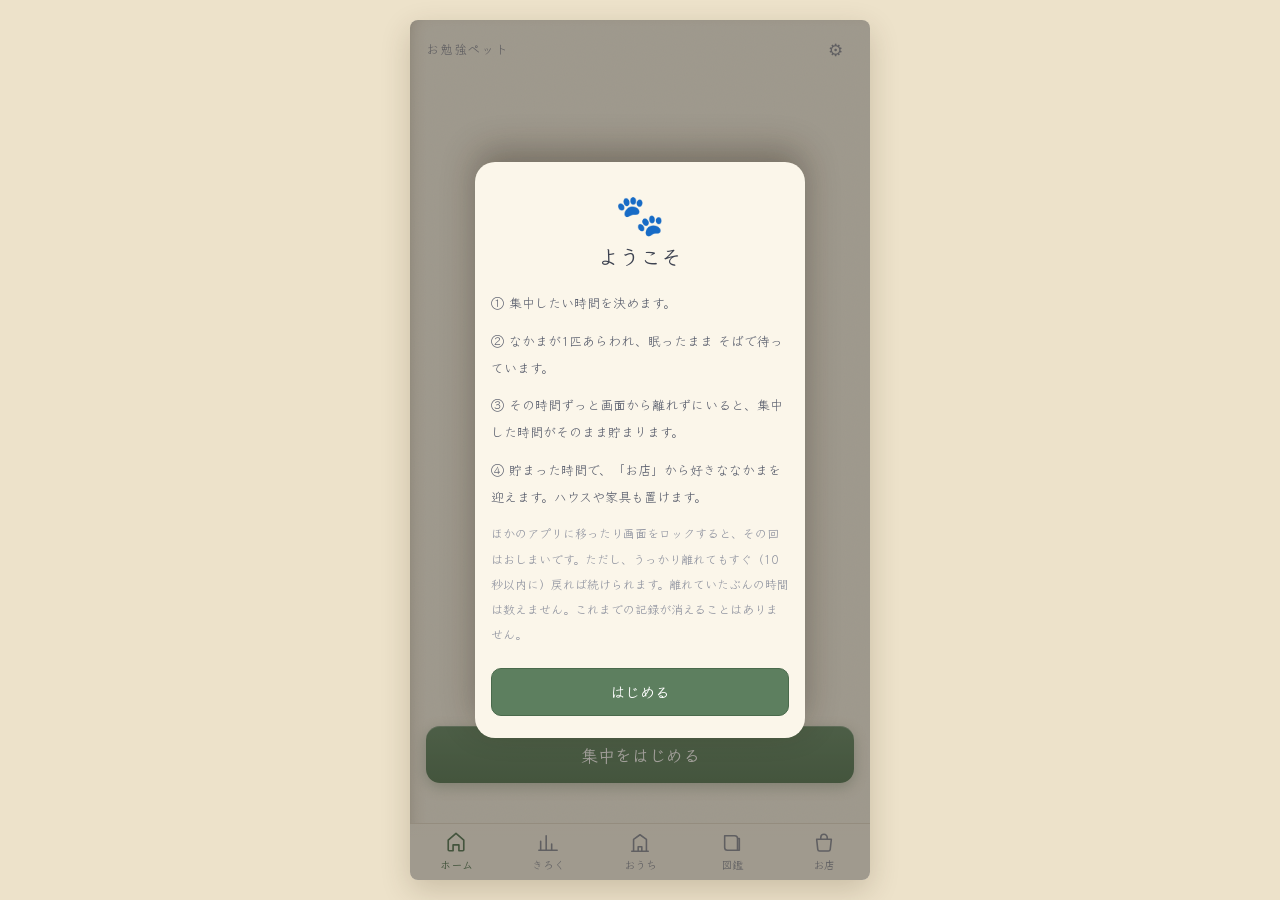
==== index.html @ 459b59aa "キャットタワーに下から登り、てっぺんと穴の2か所で休むようにした これまでは、なかまがタワーの上へ斜めに滑っていっていた。登ったようには見えず、 空を横切って現れるだけだった。  ■ 登りかた ・まず" ====
<!doctype html>
<html lang="ja">
<head>
<meta charset="utf-8">
<meta name="viewport" content="width=device-width, initial-scale=1, viewport-fit=cover">
<title>お勉強ペット</title>
<meta name="description" content="決めた時間だけ集中する。やりきると、なかまがおうちに増えていく。">
<link rel="manifest" href="manifest.webmanifest?v=2">
<link rel="apple-touch-icon" href="apple-touch-icon.png?v=2">
<!-- iPhoneでホーム画面に追加するときの名前。manifestのshort_nameより優先され、
     HTMLはネット優先で配るので、名前を変えたときすぐ反映される -->
<meta name="apple-mobile-web-app-title" content="お勉強ペット">
<meta name="apple-mobile-web-app-capable" content="yes">
<meta name="apple-mobile-web-app-status-bar-style" content="black-translucent">
<meta name="theme-color" content="#fbf6ea">
<style>
  @import url('fonts/fonts.css');
  @font-face { font-family: 'system-fallback'; src: local(''); }

  :root {
    /* 紙 */
    --paper:    #fbf6ea;
    --paper-2:  #f5eddb;
    --paper-3:  #ede2ca;
    --edge:     rgba(122, 102, 62, 0.16);
    --edge-2:   rgba(122, 102, 62, 0.30);
    /* 墨 */
    --ink:      #3d4250;
    --ink-2:    #575c6b;
    --ink-3:    #8d919e;
    --ink-4:    rgba(122, 126, 140, 0.45);
    /* 色 */
    --accent:   #5d7f5f;
    --accent-d: #4a6a4c;
    --accent-l: #86a878;
    --gold:     #a8822f;
    --warm:     #bd6f5f;
    /* 家具の輪郭。太い濃い線でかたちを立たせる */
    --line:     #3f342c;
    /* 文字寸 */
    --t-xs: 11px; --t-sm: 12px; --t-md: 13px; --t-base: 15px;
    --t-lg: 17px; --t-xl: 21px; --t-num: 44px;
    /* 余白 */
    --s1: 4px; --s2: 8px; --s3: 12px; --s4: 16px; --s5: 22px; --s6: 30px; --s7: 40px;
    /* 角 */
    --r-sm: 10px; --r-md: 14px; --r-lg: 20px; --r-full: 999px;
    /* 影 */
    --sh-1: 0 1px 2px rgba(80, 62, 30, 0.06);
    --sh-2: 0 3px 10px rgba(80, 62, 30, 0.10);
    --sh-3: 0 10px 30px rgba(60, 46, 20, 0.20);
    --ease: cubic-bezier(0.22, 0.61, 0.36, 1);
  }

  * { box-sizing: border-box; -webkit-tap-highlight-color: transparent; }
  html, body { height: 100%; overflow: hidden; }
  /* iOSは入力欄にフォーカスすると、キーボードを避けるためページごとスクロールする。
     閉じても位置が戻らず画面が固まったように見えるので、body自体を固定して
     そもそもスクロールできないようにする */
  body {
    position: fixed;
    inset: 0;
    margin: 0;
    font-family: 'Klee One', 'system-fallback', sans-serif;
    background: var(--paper-3);
    color: var(--ink-2);
    display: flex;
    align-items: center;
    justify-content: center;
    -webkit-user-select: none;
    user-select: none;
    line-height: 1.6;
  }
  button { font-family: inherit; line-height: inherit; }

  /* ============ 本体の枠（紙） ============ */
  .book { position: relative; width: min(100vw, 460px); height: min(100vh, 860px); }
  @supports (height: 100dvh) {
    /* dvh は今まさに見えている高さ。キーボードが出ても はみ出さない */
    .book { height: min(100dvh, 860px); }
  }
  .paper {
    position: absolute; inset: 0;
    background-color: var(--paper);
    background-image:
      url("data:image/svg+xml;utf8,%3Csvg xmlns='http://www.w3.org/2000/svg' width='120' height='120'%3E%3Cfilter id='n'%3E%3CfeTurbulence type='fractalNoise' baseFrequency='0.9' numOctaves='2'/%3E%3CfeColorMatrix values='0 0 0 0 0.42 0 0 0 0 0.38 0 0 0 0 0.32 0 0 0 0.045 0'/%3E%3C/filter%3E%3Crect width='120' height='120' filter='url(%23n)'/%3E%3C/svg%3E");
    box-shadow: inset 10px 0 20px -16px rgba(90, 70, 40, 0.45), var(--sh-3);
    overflow: hidden;
    display: flex;
    flex-direction: column;
  }
  @media (min-width: 480px) { .paper { border-radius: 8px; } }

  /* ============ 上部バー ============ */
  .app-head {
    flex: none;
    display: flex; align-items: center; justify-content: space-between;
    padding: calc(10px + env(safe-area-inset-top, 0px)) var(--s4) 6px;
  }
  .app-head .brand { font-size: var(--t-md); color: var(--ink-3); letter-spacing: 0.06em; }
  .icon-btn {
    width: 38px; height: 38px;
    display: grid; place-items: center;
    font-size: var(--t-lg);
    color: var(--ink-3);
    background: transparent;
    border: none;
    border-radius: var(--r-full);
    cursor: pointer;
    transition: background 0.15s var(--ease), color 0.15s var(--ease);
  }
  .icon-btn:active { background: var(--paper-3); color: var(--ink-2); }

  /* ============ ビュー切替 ============ */
  /* z-index:0 で重なりの土台をつくる。こうしないと、部屋のなかまに付けた
     大きなz-index（奥行きを出すために座標から決めている）がシートより前に出てしまう */
  .views { flex: 1; position: relative; min-height: 0; z-index: 0; }
  .view {
    position: absolute; inset: 0;
    overflow-y: auto;
    -webkit-overflow-scrolling: touch;
    padding: 0 var(--s4) var(--s7);   /* 最後の要素が下タブに隠れないだけの余白 */
    display: none;
  }
  .view.on { display: block; }
  .view.center { display: none; }
  .view.center.on { display: flex; flex-direction: column; }
  /* 部屋が残りの高さいっぱいに広がる画面。ふつうの端末ではスクロールしない。
     ただし横向きなど画面が低いときは、部屋を潰さず最低限の高さを保ち、
     スクロールで下まで届くようにする（届かないほうが困る） */
  .view.fill { display: none; }
  .view.fill.on { display: flex; flex-direction: column; }
  .view.fill { overflow-y: auto; padding-bottom: var(--s3); }
  .view.fill .room-scene { min-height: 300px; }

  .view-title { margin: var(--s2) 0 var(--s4); font-size: var(--t-xl); color: var(--ink); font-weight: 600; }
  .view-sub { margin: -12px 0 var(--s4); font-size: var(--t-sm); color: var(--ink-3); }

  /* ============ 下部タブ ============ */
  .tabbar {
    flex: none;
    display: flex;
    border-top: 1px solid var(--edge);
    background: linear-gradient(to top, var(--paper) 70%, rgba(251, 246, 234, 0.86));
    padding-bottom: env(safe-area-inset-bottom, 0px);
    backdrop-filter: blur(6px);
  }
  .tab {
    flex: 1;
    display: flex; flex-direction: column; align-items: center; gap: 2px;
    padding: 8px 2px 6px;
    min-height: 52px;
    font-size: var(--t-xs);
    color: var(--ink-3);
    background: none; border: none;
    cursor: pointer;
    transition: color 0.18s var(--ease);
  }
  .tab svg { width: 22px; height: 22px; stroke: currentColor; fill: none; stroke-width: 1.7; stroke-linecap: round; stroke-linejoin: round; transition: transform 0.22s var(--ease); }
  .tab.on { color: var(--accent); font-weight: 600; }
  .tab.on svg { transform: translateY(-1px) scale(1.06); }
  .tab:active svg { transform: scale(0.9); }

  /* ============ ホーム ============ */
  .home-hero {
    flex: 1;
    display: flex; flex-direction: column;
    align-items: center; justify-content: center;
    gap: var(--s6);
    /* 画面が高いときに上下へ間延びしすぎないよう、余白の上限を決めておく */
    padding: clamp(var(--s4), 6vh, 56px) 0;
    min-height: 0;
  }
  .dial-pet svg { animation: petBob 3.4s ease-in-out infinite; }
  .dial { position: relative; width: min(70vw, 262px); aspect-ratio: 1; flex: none; }
  .dial svg { width: 100%; height: 100%; transform: rotate(-90deg); display: block; }
  .dial .track { fill: none; stroke: var(--paper-3); stroke-width: 13; }
  .dial .fill {
    fill: none; stroke: url(#dialGrad); stroke-width: 13; stroke-linecap: round;
    transition: stroke-dashoffset 0.8s var(--ease);
  }
  .dial-inner {
    position: absolute; inset: 0;
    display: flex; flex-direction: column; align-items: center; justify-content: center; gap: 2px;
  }
  .dial-pet { width: 68px; height: 84px; }
  .dial-pet svg { width: 100%; height: 100%; transform: none; filter: drop-shadow(0 3px 4px rgba(60, 45, 25, 0.18)); }
  .dial-pet.empty {
    display: grid; place-items: center;
    font-size: 30px; color: var(--ink-4);
  }
  .dial-num { font-size: 32px; font-weight: 700; color: var(--ink); font-variant-numeric: tabular-nums; line-height: 1.1; }
  .dial-num small { font-size: var(--t-md); font-weight: 400; color: var(--ink-3); margin-left: 2px; }
  .dial-cap { font-size: var(--t-xs); color: var(--ink-3); letter-spacing: 0.08em; }

  .week { display: flex; gap: 6px; width: 100%; max-width: 300px; flex: none; }
  .week-day { flex: 1; display: flex; flex-direction: column; align-items: center; gap: 5px; }
  .week-day .wd-label { font-size: 10px; color: var(--ink-3); }
  .week-day .wd-dot {
    width: 100%; max-width: 30px; aspect-ratio: 1;
    border-radius: var(--r-full);
    background: var(--paper-3);
    border: 1px solid var(--edge);
    display: grid; place-items: center;
    font-size: 9px; color: transparent;
    transition: background 0.3s var(--ease);
  }
  .week-day.done .wd-dot { background: var(--accent-l); border-color: var(--accent); }
  .week-day.full .wd-dot { background: var(--accent); border-color: var(--accent-d); }
  .week-day.today .wd-label { color: var(--ink); font-weight: 700; }
  .week-day.today .wd-dot { box-shadow: 0 0 0 2px var(--paper), 0 0 0 3.5px var(--edge-2); }

  .streak { font-size: var(--t-md); color: var(--ink-2); text-align: center; flex: none; min-height: 1.6em; }
  .streak b { color: var(--gold); font-size: var(--t-lg); }

  .home-foot { flex: none; padding-top: var(--s2); }

  /* ============ ボタン ============ */
  .btn-primary {
    display: block; width: 100%;
    padding: 15px;
    font-size: var(--t-lg); font-weight: 600;
    color: #fff;
    background: linear-gradient(180deg, #6d9070, var(--accent));
    border: none; border-radius: var(--r-md);
    box-shadow: 0 4px 14px rgba(80, 110, 80, 0.32), inset 0 1px 0 rgba(255, 255, 255, 0.22);
    cursor: pointer;
    transition: transform 0.12s var(--ease), box-shadow 0.12s var(--ease);
  }
  .btn-primary:active { transform: translateY(2px); box-shadow: 0 2px 6px rgba(80, 110, 80, 0.3); }
  .btn-quiet {
    padding: 11px var(--s4);
    font-size: var(--t-base);
    color: var(--ink-2);
    background: var(--paper-2);
    border: 1px solid var(--edge);
    border-radius: var(--r-sm);
    cursor: pointer;
    transition: background 0.15s var(--ease);
  }
  .btn-quiet:active { background: var(--paper-3); }
  .btn-danger { color: var(--warm); }

  /* ============ シート（下から出るモーダル） ============ */
  .modal {
    position: absolute; inset: 0; z-index: 30;
    display: flex; align-items: flex-end;
    background: rgba(34, 27, 15, 0);
    visibility: hidden;
    transition: background 0.26s var(--ease), visibility 0s linear 0.26s;
  }
  .modal.show { visibility: visible; background: rgba(34, 27, 15, 0.42); transition-delay: 0s; }
  .sheet {
    width: 100%; max-height: 86%;
    overflow-y: auto;
    background: var(--paper);
    border-radius: var(--r-lg) var(--r-lg) 0 0;
    padding: var(--s5) var(--s4) calc(var(--s5) + env(safe-area-inset-bottom, 0px));
    box-shadow: 0 -12px 34px rgba(30, 22, 10, 0.32);
    transform: translateY(102%);
    transition: transform 0.3s var(--ease);
  }
  .modal.show .sheet { transform: translateY(0); }
  .sheet::before {
    content: ''; display: block; width: 38px; height: 4px; margin: -8px auto var(--s4);
    background: var(--edge-2); border-radius: var(--r-full);
  }
  .sheet h2 { margin: 0 0 var(--s1); font-size: var(--t-xl); color: var(--ink); font-weight: 600; }
  .sheet .sub { margin: 0 0 var(--s4); font-size: var(--t-sm); color: var(--ink-3); line-height: 1.7; }
  .sheet-btns { display: flex; gap: var(--s2); align-items: center; margin-top: var(--s5); }
  .sheet-btns .spacer { flex: 1; }
  .sheet-btns .primary {
    background: var(--accent); border-color: var(--accent-d); color: #fff; font-weight: 600;
  }

  /* 中央に出るカード型モーダル */
  .modal.mid { align-items: center; justify-content: center; padding: var(--s4); }
  .modal.mid .sheet {
    width: min(88%, 330px); max-height: 84%;
    border-radius: var(--r-lg);
    text-align: center;
    transform: scale(0.9); opacity: 0;
    transition: transform 0.28s var(--ease), opacity 0.2s var(--ease);
  }
  .modal.mid.show .sheet { transform: scale(1); opacity: 1; }
  .modal.mid .sheet::before { display: none; }

  /* ============ チップ群 ============ */
  .chips { display: flex; gap: var(--s2); flex-wrap: wrap; }
  .chips button {
    flex: 1 1 auto; min-width: 66px;
    padding: 13px 6px;
    font-size: var(--t-base);
    color: var(--ink-2);
    background: var(--paper-2);
    border: 1.5px solid var(--edge);
    border-radius: var(--r-sm);
    cursor: pointer;
    transition: all 0.16s var(--ease);
  }
  .chips button.active {
    background: var(--accent); border-color: var(--accent-d); color: #fff; font-weight: 600;
    box-shadow: 0 2px 8px rgba(80, 110, 80, 0.28);
  }
  .chips.grid2 { display: grid; grid-template-columns: 1fr 1fr; }
  .field-row { display: flex; align-items: center; gap: var(--s2); margin-top: var(--s3); }
  .field-row input {
    width: 84px; padding: 11px;
    font-family: inherit; font-size: var(--t-lg); text-align: center;
    color: var(--ink-2);
    background: var(--paper-2);
    border: 1.5px solid var(--edge); border-radius: var(--r-sm);
  }
  .field-row input::placeholder { color: var(--ink-4); font-size: var(--t-md); }
  .field-row span { font-size: var(--t-md); color: var(--ink-3); }
  .text-input {
    width: 100%; padding: 13px;
    font-family: inherit; font-size: var(--t-lg);
    color: var(--ink-2);
    background: var(--paper-2);
    border: 1.5px solid var(--edge); border-radius: var(--r-sm);
  }
  .label { font-size: var(--t-sm); color: var(--ink-3); margin: var(--s4) 0 var(--s2); }

  /* ---- なかまの札（タップしたときのシート）---- */
  .name-head { display: flex; align-items: center; gap: var(--s3); margin-bottom: var(--s3); }
  .name-pet { width: 64px; height: 73px; flex: none; }
  .name-pet svg { width: 100%; height: 100%; display: block; filter: drop-shadow(0 1px 2px rgba(60, 45, 25, 0.3)); }
  .name-head-txt { min-width: 0; }
  .name-facts {
    background: var(--paper-2);
    border: 1px solid var(--edge);
    border-radius: var(--r-sm);
    padding: var(--s3);
    font-size: var(--t-md);
    line-height: 1.9;
    color: var(--ink-2);
  }
  .name-facts .nf-row { display: flex; justify-content: space-between; gap: var(--s3); }
  .name-facts .nf-key { color: var(--ink-3); flex: none; }
  .name-facts .nf-val { text-align: right; }
  /* 改名はめったにしないので、小さく控えめに置く */
  .name-edit {
    display: block; margin: var(--s3) auto 0;
    padding: 7px 14px;
    font-size: var(--t-sm);
    color: var(--ink-3);
    background: none;
    border: 1px solid var(--edge);
    border-radius: var(--r-full);
    cursor: pointer;
  }
  .name-edit:active { background: var(--paper-3); }
  #nameEditBox { margin-top: var(--s3); }

  /* ============ 知らせ ============ */
  .toast {
    position: fixed; left: 50%; z-index: 90;
    top: calc(12px + env(safe-area-inset-top, 0px));
    padding: 9px 18px;
    font-size: var(--t-md);
    color: var(--paper);
    background: rgba(56, 46, 28, 0.92);
    border-radius: var(--r-full);
    box-shadow: var(--sh-2);
    opacity: 0; pointer-events: none;
    transform: translate(-50%, -12px);
    transition: opacity 0.25s var(--ease), transform 0.25s var(--ease);
  }
  .toast.show { opacity: 1; transform: translate(-50%, 0); }

  .empty-state {
    padding: var(--s7) var(--s5);
    text-align: center;
    font-size: var(--t-md);
    line-height: 2.1;
    color: var(--ink-3);
  }
  .empty-state .es-icon { font-size: 34px; opacity: 0.4; display: block; margin-bottom: var(--s3); }

  @media (prefers-reduced-motion: reduce) {
    * { animation-duration: 0.001s !important; transition-duration: 0.001s !important; }
  }
  /* ============ 集中中の全画面 ============ */
  .session {
    position: fixed; inset: 0; z-index: 50;
    display: none;
    flex-direction: column; align-items: center; justify-content: center;
    padding: calc(env(safe-area-inset-top, 0px) + var(--s5)) var(--s5) calc(env(safe-area-inset-bottom, 0px) + var(--s5));
    background: var(--sess-bg, linear-gradient(180deg, #2f3b46, #46505a));
    transition: background 2.4s linear;
    color: #fff;
  }
  .session.show { display: flex; }
  .sess-ring { position: relative; width: min(74vw, 290px); aspect-ratio: 1; }
  .sess-ring svg.ring { width: 100%; height: 100%; transform: rotate(-90deg); display: block; }
  .sess-ring .track { fill: none; stroke: rgba(255, 255, 255, 0.16); stroke-width: 6; }
  .sess-ring .fill {
    fill: none; stroke: rgba(255, 255, 255, 0.9); stroke-width: 6; stroke-linecap: round;
    transition: stroke-dashoffset 1s linear;
  }
  .sess-pet {
    position: absolute; inset: 0;
    display: grid; place-items: center;
  }
  .sess-pet svg { width: 48%; height: 48%; filter: drop-shadow(0 6px 10px rgba(0, 0, 0, 0.3)); }
  .sess-time {
    margin-top: var(--s5);
    font-size: var(--t-num); font-weight: 700;
    font-variant-numeric: tabular-nums;
    letter-spacing: 0.02em;
    text-shadow: 0 2px 8px rgba(0, 0, 0, 0.2);
  }
  .sess-label { font-size: var(--t-md); opacity: 0.72; margin-top: -2px; }
  .sess-note {
    margin-top: var(--s6);
    font-size: var(--t-sm); opacity: 0.6;
    text-align: center; line-height: 1.9; max-width: 250px;
  }
  .sess-give-up {
    margin-top: var(--s5);
    padding: 12px 26px;
    font-size: var(--t-md);
    color: rgba(255, 255, 255, 0.72);
    background: rgba(255, 255, 255, 0.1);
    border: 1px solid rgba(255, 255, 255, 0.2);
    border-radius: var(--r-full);
    cursor: pointer;
  }
  .sess-give-up:active { background: rgba(255, 255, 255, 0.18); }
  /* なでたときに ふわっと浮かぶハート */
  .sess-heart {
    position: absolute; z-index: 2;
    font-size: 20px; pointer-events: none;
    animation: heartFloat 1.5s ease-out forwards;
  }
  @keyframes heartFloat {
    0%   { transform: translate(-50%, 0) scale(0.5); opacity: 0; }
    22%  { transform: translate(-50%, -14px) scale(1.1); opacity: 1; }
    100% { transform: translate(-50%, -74px) scale(0.85); opacity: 0; }
  }
  .sess-pet { cursor: pointer; }
  .sess-pet.pat svg { animation: petPat 0.5s ease-out; }
  @keyframes petPat {
    0%, 100% { transform: scale(1) rotate(0); }
    30%      { transform: scale(1.06) rotate(-3deg); }
    65%      { transform: scale(0.98) rotate(3deg); }
  }
  /* 途中の出来事や節目を、静かに1行で知らせる */
  .sess-caption {
    margin-top: var(--s5);
    min-height: 3.2em;
    font-size: var(--t-md);
    text-align: center; line-height: 1.9; max-width: 260px;
    opacity: 0.55;
    transition: opacity 0.9s var(--ease);
  }
  .sess-caption.fade { opacity: 0; }
  .sess-caption b { display: block; font-weight: 600; opacity: 0.95; }
  .sess-pats {
    margin-top: 2px; font-size: var(--t-xs); opacity: 0.4;
    min-height: 1.4em;
  }
  /* 音の入切。画面を離れずに触れるものが1つあると、間がもつ */
  .sess-sound {
    position: absolute; z-index: 3;
    top: calc(env(safe-area-inset-top, 0px) + 12px);
    right: 14px;
    width: 42px; height: 42px;
    display: grid; place-items: center;
    font-size: 17px;
    color: rgba(255, 255, 255, 0.75);
    background: rgba(255, 255, 255, 0.1);
    border: 1px solid rgba(255, 255, 255, 0.2);
    border-radius: var(--r-full);
    cursor: pointer;
  }
  .sess-sound:active { background: rgba(255, 255, 255, 0.2); }
  .sess-sound.on { color: #fff; background: rgba(255, 255, 255, 0.22); }

  .sess-warn {
    position: absolute; left: 50%; transform: translateX(-50%);
    top: calc(env(safe-area-inset-top, 0px) + 16px);
    padding: 9px 18px;
    font-size: var(--t-md);
    color: #fff;
    background: rgba(189, 111, 95, 0.94);
    border-radius: var(--r-full);
    opacity: 0; transition: opacity 0.3s var(--ease);
    pointer-events: none;
  }
  .sess-warn.show { opacity: 1; }

  /* ============ きろく ============ */
  .stat-row { display: grid; grid-template-columns: repeat(3, 1fr); gap: var(--s2); }
  .stat {
    background: var(--paper-2);
    border: 1px solid var(--edge);
    border-radius: var(--r-md);
    padding: var(--s3) var(--s2);
    text-align: center;
  }
  .stat .st-label { font-size: 10px; color: var(--ink-3); letter-spacing: 0.06em; }
  .stat .st-value { font-size: var(--t-xl); font-weight: 700; color: var(--ink); font-variant-numeric: tabular-nums; line-height: 1.3; }
  .stat .st-value small { font-size: var(--t-sm); font-weight: 400; color: var(--ink-3); }

  .card {
    background: var(--paper-2);
    border: 1px solid var(--edge);
    border-radius: var(--r-md);
    padding: var(--s4);
    margin-top: var(--s3);
  }
  .card h3 { margin: 0 0 var(--s3); font-size: var(--t-md); color: var(--ink-3); font-weight: 400; letter-spacing: 0.06em; }

  .bars { display: flex; align-items: flex-end; gap: 6px; height: 116px; }
  .bar-col { flex: 1; display: flex; flex-direction: column; align-items: center; justify-content: flex-end; height: 100%; gap: 5px; }
  .bar-col .bc-min { font-size: 9px; color: var(--ink-3); font-variant-numeric: tabular-nums; min-height: 1.2em; }
  .bar-col .bc-bar {
    width: 100%; max-width: 26px;
    border-radius: 5px 5px 2px 2px;
    background: linear-gradient(180deg, var(--accent-l), var(--accent));
    min-height: 3px;
    transition: height 0.6s var(--ease);
  }
  .bar-col .bc-bar.zero { background: var(--paper-3); border: 1px solid var(--edge); }
  .bar-col .bc-day { font-size: 10px; color: var(--ink-3); }
  .bar-col.today .bc-day { color: var(--ink); font-weight: 700; }

  .log-list { display: flex; flex-direction: column; gap: 2px; }
  .log-row {
    display: flex; align-items: center; gap: var(--s3);
    padding: 8px 2px;
    border-bottom: 1px solid var(--edge);
  }
  .log-row:last-child { border-bottom: none; }
  .log-row .lr-pet { width: 33px; height: 37px; flex: none; }
  .log-row .lr-pet svg { width: 100%; height: 100%; filter: drop-shadow(0 1px 1.5px rgba(60, 45, 25, 0.3)); }
  .log-row .lr-main { flex: 1; min-width: 0; }
  .log-row .lr-name { font-size: var(--t-md); color: var(--ink); font-weight: 600; }
  .log-row .lr-meta { font-size: var(--t-xs); color: var(--ink-3); }
  .log-row .lr-min { font-size: var(--t-sm); color: var(--gold); font-variant-numeric: tabular-nums; flex: none; }

  /* ============ 図鑑・家具のカード ============ */
  .grid {
    display: grid;
    grid-template-columns: repeat(auto-fill, minmax(96px, 1fr));
    gap: var(--s2);
  }
  .g-card {
    background: var(--paper-2);
    border: 1px solid var(--edge);
    border-radius: var(--r-md);
    padding: var(--s3) var(--s1) var(--s2);
    text-align: center;
    display: flex; flex-direction: column; align-items: center; gap: 2px;
  }
  /* 白っぽい毛色（三毛猫・ペルシャなど）は紙の地に溶けてしまうので、うすい影で輪郭を出す */
  .g-card svg { width: 59px; height: 66px; filter: drop-shadow(0 1px 1.5px rgba(60, 45, 25, 0.34)); }
  .g-card.locked svg { filter: grayscale(1) brightness(0.86); opacity: 0.42; }
  /* 毛色をえらぶシートでは、まだ迎えていない子も本当の色で見せる（見比べて選ぶ場所なので） */
  #colorGrid .g-card.locked svg { filter: drop-shadow(0 1px 1.5px rgba(60, 45, 25, 0.34)); opacity: 0.92; }
  #colorGrid .g-card.locked .gc-name { color: var(--ink-2); }
  .g-card .gc-name { font-size: 10px; color: var(--ink-3); line-height: 1.35; min-height: 2.4em; padding: 0 2px; }
  .g-card.owned .gc-name { color: var(--ink); font-weight: 600; }
  .g-card .gc-mark { font-size: 10px; color: var(--accent); margin-top: auto; padding-top: 4px; }
  .g-card .gc-buy {
    width: calc(100% - 8px); margin-top: auto;
    padding: 7px 2px;
    font-size: 10px; color: #fff;
    background: var(--gold);
    border: none; border-radius: var(--r-sm);
    cursor: pointer;
  }
  .g-card .gc-buy:disabled { background: var(--paper-3); color: var(--ink-4); border: 1px solid var(--edge); }

  /* 図鑑の区切り見出し。ひと並びのなかで「品種」と「雑種の毛色」の境目を示す */
  .grid-head {
    grid-column: 1 / -1;
    display: flex; align-items: center; gap: var(--s2);
    margin: var(--s3) 0 2px;
    font-size: var(--t-sm); color: var(--ink-3); letter-spacing: 0.08em;
  }
  .grid-head:first-child { margin-top: 0; }
  /* 犬や鳥が増えても迷わないよう、まず種類でひとくくりにする */
  .species-head {
    font-size: 15px; color: var(--ink-1); margin: 22px 0 2px;
    padding-bottom: 6px; border-bottom: 1.5px solid var(--edge);
  }
  .species-head:first-child { margin-top: 0; }
  .species-head::after { display: none; }
  .species-head + .grid-head { margin-top: 10px; }
  .grid-head::after {
    content: ''; flex: 1; height: 1px; background: var(--edge);
  }
  .grid-head b { font-weight: 400; color: var(--ink-4); letter-spacing: 0; }

  /* 貯まった時間の帯 */
  .wallet {
    display: flex; align-items: center; justify-content: space-between;
    padding: 10px var(--s3);
    margin-bottom: var(--s3);
    background: var(--paper-2);
    border: 1px solid var(--edge);
    border-radius: var(--r-sm);
    font-size: var(--t-sm); color: var(--ink-3);
  }
  .wallet b { font-size: var(--t-lg); color: var(--gold); }

  /* ============ おうち（部屋） ============ */
  .room-tabs { display: flex; gap: var(--s1); margin-bottom: var(--s3); }
  .room-tabs button {
    flex: 1; min-width: 0;
    padding: 9px 1px;
    font-size: var(--t-xs);   /* 5部屋あるので、狭い端末でも「リビング」が省略されない字寸にする */
    white-space: nowrap; overflow: hidden; text-overflow: ellipsis;
    color: var(--ink-3);
    background: transparent;
    border: none; border-bottom: 2px solid transparent;
    cursor: pointer;
    transition: color 0.16s var(--ease), border-color 0.16s var(--ease);
  }
  .room-tabs button.active { color: var(--ink); font-weight: 600; border-bottom-color: var(--accent); }

  /* ハウスは部屋のなかに置くものになったので、棚ではなく重ねる層として扱う */
  .room-houses { position: absolute; inset: 0; }

  /* 部屋は残りの高さいっぱい。中身は絶対配置なので、min-height:0 で縮めるようにしておく */
  .room-scene { position: relative; overflow: hidden; border-radius: var(--r-md); box-shadow: var(--sh-1); flex: 1; min-height: 0; }
  /* ハウスは棚のカードではなく、部屋のなかに置いてあるものとして描く */
  .room-house-obj { position: absolute; cursor: pointer; text-align: center; }
  .room-house-obj .rh-art { width: 100%; margin: 0 auto; }
  .room-house-obj .rh-art svg { width: 100%; height: 100%; display: block; filter: drop-shadow(0 2px 3px rgba(60, 45, 25, 0.3)); }
  .room-house-obj .rh-cap {
    font-size: 9px; height: 12px; color: #5d4a2e; font-weight: 700;
    text-shadow: 0 1px 0 rgba(255, 255, 255, 0.65); line-height: 1.2;
    /* 1匹ぶんのハウスは幅が46pxしかなく、名前が2行に折れて絵から離れてしまう。
       はみ出させてでも1行に収める（真ん中ぞろえなので左右へ均等に出る） */
    white-space: nowrap;
  }
  .room-house-obj:active { transform: translateY(1px); }
  /* 部屋は1点透視の箱として描く。奥の壁・左右の壁・床の4面があると、
     置いたものが「床の上に立っている」ことが目で分かる。
     --wall-h（床が始まる高さ）と --bi（奥の壁が左右にせまくなる幅）はJSが入れる */
  .room-scene { --wall-h: 190px; --bi: 0px; }
  .room-wall, .room-side, .room-floor-bg { position: absolute; inset: 0; }
  .room-wall {
    background: var(--wall-bg);
    clip-path: polygon(var(--bi) 0, calc(100% - var(--bi)) 0,
                       calc(100% - var(--bi)) var(--wall-h), var(--bi) var(--wall-h));
  }
  /* 左右の壁。奥へ向かってすぼまる面なので、明るさを変えて奥の壁と見分ける */
  .room-side { background: var(--wall-bg); }
  .room-side.left {
    filter: brightness(0.945);
    clip-path: polygon(0 0, var(--bi) 0, var(--bi) var(--wall-h), 0 100%);
  }
  .room-side.right {
    filter: brightness(0.88);
    clip-path: polygon(100% 0, calc(100% - var(--bi)) 0,
                       calc(100% - var(--bi)) var(--wall-h), 100% 100%);
  }
  .room-floor-bg {
    background: var(--floor-bg);
    clip-path: polygon(var(--bi) var(--wall-h), calc(100% - var(--bi)) var(--wall-h),
                       100% 100%, 0 100%);
  }
  /* 床板。奥の一点へ集まる線をJSが引く。これがいちばん奥ゆきを感じさせる */
  .room-floor-lines { position: absolute; inset: 0; pointer-events: none; }
  .room-floor-lines svg { width: 100%; height: 100%; display: block; }
  /* 幅木。壁と床のつなぎ目にこれがあると、部屋が箱として立って見える */
  .room-baseboard {
    position: absolute; left: 0; right: 0; top: calc(var(--wall-h) - 9px); height: 9px;
    pointer-events: none; background: rgba(63, 52, 44, 0.17);
    border-bottom: 1.5px solid rgba(63, 52, 44, 0.3);
    clip-path: polygon(var(--bi) 0, calc(100% - var(--bi)) 0, calc(100% - var(--bi)) 100%, var(--bi) 100%);
  }
  /* 壁と床の境目に影を落として、床が奥へ続いて見えるようにする */
  .room-floor-shade {
    position: absolute; left: 0; right: 0; top: var(--wall-h); height: 46px;
    pointer-events: none;
    background: linear-gradient(180deg, rgba(60, 45, 25, 0.16), rgba(60, 45, 25, 0));
    clip-path: polygon(var(--bi) 0, calc(100% - var(--bi)) 0, 100% 100%, 0 100%);
  }
  .room-scene {
    --wall-bg: linear-gradient(180deg, #e9e0c8, #ddd0ae);
    --floor-bg: linear-gradient(180deg, #c4a06d, #cfae7d);
  }
  .room-scene.room-kitchen { --wall-bg: linear-gradient(180deg, #dce8e6, #c9dbd6); --floor-bg: linear-gradient(180deg, #c3d0cc, #d2dcd9); }
  .room-scene.room-bedroom { --wall-bg: linear-gradient(180deg, #e6dce8, #d8c9dd); --floor-bg: linear-gradient(180deg, #cdbad1, #dbcbde); }
  .room-scene.room-genkan { --wall-bg: linear-gradient(180deg, #e2ded2, #cfc7b4); --floor-bg: linear-gradient(180deg, #bdb59d, #cbc4ae); }

  /* 庭は屋外なので、壁と床ではなく空と芝生にする。空の色は窓の外と同じ変数を使う。
     囲まれた部屋ではないので、左右の壁・床板・境目の影は出さない */
  .room-scene.room-garden .room-side,
  .room-scene.room-garden .room-floor-lines,
  .room-scene.room-garden .room-baseboard,
  .room-scene.room-garden .room-floor-shade { display: none; }
  .room-scene.room-garden .room-wall {
    background: linear-gradient(180deg, var(--sky-top, #a9d6ea), var(--sky-bot, #dfeed8));
    transition: background 2s linear;
  }
  .room-scene.room-garden .room-floor-bg {
    background:
      repeating-linear-gradient(96deg, rgba(255, 255, 255, 0.07) 0 3px, transparent 3px 9px),
      repeating-linear-gradient(90deg, #8fbb6d 0, #8fbb6d 26px, #86b365 26px, #86b365 52px);
    filter: brightness(var(--land-lit, 1));
    transition: filter 2s linear;
  }
  .room-scene.room-garden .room-cloud,
  .room-scene.room-garden .room-hedge,
  .room-scene.room-garden .room-tree,
  .room-scene.room-garden .room-fence,
  .room-scene.room-garden .room-flowerbed,
  .room-scene.room-garden .room-pond {
    filter: brightness(var(--land-lit, 1));
    transition: filter 2s linear;
  }
  /* 庭の星。夜だけ見える */
  .room-garden-sky { position: absolute; top: 0; left: 0; right: 0; height: 190px; pointer-events: none; }

  /* 家具はぜんぶ自分で買って置くものにした。ここに残っているのは
     部屋そのもの（窓・ドア）と、庭の草木・空・芝生 */
  .room-window, .room-door, .room-rug,
  .room-sun, .room-cloud, .room-hedge, .room-fence,
  .room-tree, .room-flowerbed, .room-pond, .room-garden-sky { display: none; }
  .room-scene.room-garden .room-garden-sky,
  .room-scene.room-garden .room-sun,
  .room-scene.room-garden .room-cloud,
  .room-scene.room-garden .room-hedge,
  .room-scene.room-garden .room-fence,
  .room-scene.room-garden .room-tree,
  .room-scene.room-garden .room-flowerbed,
  .room-scene.room-garden .room-rug,
  .room-scene.room-garden .room-pond { display: block; }
  /* 窓は玄関と庭をのぞく部屋に出る。玄関は窓ではなくドア */
  .room-scene.room-living .room-window,
  .room-scene.room-kitchen .room-window,
  .room-scene.room-bedroom .room-window { display: block; }
  .room-scene.room-genkan .room-door { display: block; }

  /* ---- 窓の外（今の時刻に合わせた空）----
     空の色・太陽や月の位置は、JSが #roomScene に置く変数から受け取る。
     同じ変数を玄関のドアのガラスと、庭の空でも使う */
  .room-window {
    /* 窓は壁の上のほうに掛ける。壁の高さに合わせて大きさも変えないと、
       画面の低い端末で壁からはみ出して上が切れてしまう */
    position: absolute; top: calc(var(--wall-h) * 0.1); width: 80px; height: 94px;
    transform-origin: 50% 0; transform: scale(var(--wall-k, 1));
    border: 4px solid #f3ece0; border-radius: 5px;
    box-shadow: 0 2px 8px rgba(60, 45, 25, 0.2), inset 0 0 0 1px rgba(120, 100, 60, 0.18);
    overflow: hidden;
    background: #26324e;
  }
  /* 部屋ごとに家具とぶつからない場所へ置く */
  .room-scene.room-living .room-window { right: calc(var(--bi) + 18px); }
  .room-scene.room-kitchen .room-window { left: 50%; margin-left: -40px; }
  .room-scene.room-bedroom .room-window { left: 50%; margin-left: -40px; }

  .rw-sky {
    position: absolute; inset: 0;
    background: linear-gradient(180deg, var(--sky-top, #26324e), var(--sky-bot, #7fb8dd));
    transition: background 2s linear;
  }
  .rw-stars { position: absolute; inset: 0; opacity: var(--star-op, 0); transition: opacity 2s linear; }
  .rw-stars i {
    position: absolute; width: 2px; height: 2px; border-radius: 50%;
    background: #fff; box-shadow: 0 0 3px rgba(255, 255, 255, 0.9);
  }
  .rw-stars i:nth-child(1) { left: 16%; top: 14%; }
  .rw-stars i:nth-child(2) { left: 62%; top: 9%; }
  .rw-stars i:nth-child(3) { left: 38%; top: 26%; }
  .rw-stars i:nth-child(4) { left: 80%; top: 20%; width: 1.5px; height: 1.5px; }
  .rw-stars i:nth-child(5) { left: 25%; top: 40%; width: 1.5px; height: 1.5px; }
  .rw-stars i:nth-child(6) { left: 70%; top: 36%; }
  /* 太陽か月。時刻にあわせて弧を描くように動く */
  .rw-orb {
    position: absolute; width: 17px; height: 17px; border-radius: 50%;
    left: var(--orb-x, 50%); top: var(--orb-y, 30%);
    transform: translate(-50%, -50%);
    background: var(--orb-bg, #f7dd8a);
    box-shadow: 0 0 12px 3px var(--orb-glow, rgba(247, 221, 138, 0.6));
    transition: left 2s linear, top 2s linear, background 2s linear, box-shadow 2s linear;
  }
  /* 遠くの丘 */
  .rw-hill {
    position: absolute; left: -12%; right: -12%; bottom: -14px; height: 34px;
    background: radial-gradient(ellipse at 30% 100%, #4e7a52 0 60%, transparent 61%),
      radial-gradient(ellipse at 72% 100%, #436d48 0 55%, transparent 56%);
    filter: brightness(var(--land-lit, 1));
    transition: filter 2s linear;
  }
  /* 桟 */
  .rw-bars::before, .rw-bars::after { content: ''; position: absolute; background: rgba(243, 236, 224, 0.92); }
  .rw-bars::before { left: 50%; top: 0; bottom: 0; width: 3px; transform: translateX(-50%); }
  .rw-bars::after { top: 46%; left: 0; right: 0; height: 3px; }

  /* ---- 玄関のドア ---- */
  .room-door {
    /* ドアは床まで届いているのがあたりまえ。下端を床の線にそろえたうえで、
       壁の高さに合わせて縮める（縮む中心を下端にすると、床に着いたまま小さくなる） */
    position: absolute; left: 50%; margin-left: -46px;
    top: calc(var(--wall-h) - 161px);
    width: 92px; height: 152px;
    transform-origin: 50% 100%; transform: scale(var(--wall-k, 1));
    background: linear-gradient(100deg, #b58a5c, #a37a4e 55%, #96703f);
    border: 3px solid #7d5c38; border-radius: 4px 4px 2px 2px;
    box-shadow: 0 4px 10px rgba(60, 45, 25, 0.28), inset 0 0 0 6px rgba(255, 255, 255, 0.06);
  }
  /* ドアの上半分にはめたガラス。ここにも外の空が映る */
  .rd-pane {
    position: absolute; left: 14px; right: 14px; top: 14px; height: 58px;
    border: 3px solid #d8bb94; border-radius: 3px;
    overflow: hidden;
    background: #26324e;
  }
  .rd-pane .rw-orb { width: 12px; height: 12px; }
  .rd-knob {
    position: absolute; right: 11px; top: 50%; width: 10px; height: 10px;
    margin-top: -5px; border-radius: 50%;
    background: radial-gradient(circle at 35% 35%, #f3e3b0, #c9a24e);
    box-shadow: 0 1px 2px rgba(50, 35, 15, 0.5);
  }
  /* 下半分の彫り込み */
  .room-door::after {
    content: ''; position: absolute; left: 16px; right: 16px; top: 86px; bottom: 16px;
    border: 2px solid rgba(90, 66, 38, 0.5); border-radius: 3px;
  }
  /* ---- 庭 ---- */
  /* 庭の太陽（夜は月）。窓の外と同じ時刻から位置を決める。
     ただし庭の空は高さ190pxの帯なので、窓の%とは別に px でもらう */
  .room-sun {
    position: absolute; width: 38px; height: 38px;
    left: var(--orb-x, 76%); top: var(--orb-y-sky, 40px);
    transform: translate(-50%, -50%);
    background: var(--orb-bg, #f7dd8a); border-radius: 50%;
    box-shadow: 0 0 0 9px var(--orb-glow, rgba(247, 221, 138, 0.28)), 0 0 26px var(--orb-glow, rgba(247, 221, 138, 0.7));
    transition: left 2s linear, top 2s linear, background 2s linear, box-shadow 2s linear;
  }
  .room-cloud {
    position: absolute; height: 15px; border-radius: 999px;
    background: rgba(255, 255, 255, 0.85);
    animation: cloudDrift 46s linear infinite;
  }
  .room-cloud::before, .room-cloud::after {
    content: ''; position: absolute; bottom: 2px;
    background: rgba(255, 255, 255, 0.85); border-radius: 50%;
  }
  .room-cloud.c1 { top: 40px; left: 18px; width: 52px; animation-duration: 54s; }
  .room-cloud.c1::before { left: 9px; width: 20px; height: 20px; }
  .room-cloud.c1::after { left: 26px; width: 15px; height: 15px; }
  .room-cloud.c2 { top: 80px; left: 96px; width: 40px; animation-duration: 72s; animation-delay: -18s; opacity: 0.75; }
  .room-cloud.c2::before { left: 7px; width: 16px; height: 16px; }
  .room-cloud.c2::after { left: 21px; width: 12px; height: 12px; }
  /* 端で急に切れると雲に見えないので、出入りぎわは薄くする */
  @keyframes cloudDrift {
    0%   { transform: translateX(-70px); opacity: 0; }
    12%  { opacity: 0.85; }
    88%  { opacity: 0.85; }
    100% { transform: translateX(300px); opacity: 0; }
  }
  /* 遠くの生垣。空と芝生の境目をやわらげる */
  .room-hedge {
    position: absolute; left: -6px; right: -6px; top: 150px; height: 42px;
    background: radial-gradient(circle at 10px 22px, #6f9e57 0 13px, transparent 14px) repeat-x 0 0 / 26px 42px,
      linear-gradient(180deg, #6f9e57, #5e8b49);
    border-radius: 0 0 4px 4px;
  }
  /* 白い柵 */
  .room-fence {
    position: absolute; left: 0; right: 0; top: 178px; height: 26px;
    background:
      repeating-linear-gradient(90deg, #f5f0e2 0 7px, transparent 7px 22px),
      linear-gradient(180deg, transparent 6px, #f5f0e2 6px, #f5f0e2 10px, transparent 10px),
      linear-gradient(180deg, transparent 17px, #f5f0e2 17px, #f5f0e2 21px, transparent 21px);
    filter: drop-shadow(0 2px 2px rgba(60, 70, 40, 0.2));
  }
  /* 木。幹の上に葉のかたまりを3つ重ねる */
  .room-tree { position: absolute; right: 16px; top: 96px; width: 92px; height: 108px; }
  .room-tree::before {
    content: ''; position: absolute; bottom: 0; left: 41px; width: 12px; height: 46px;
    background: linear-gradient(90deg, #8a6a48, #a3805a); border-radius: 3px;
  }
  .room-tree::after {
    content: ''; position: absolute; top: 0; left: 16px; width: 62px; height: 62px;
    background: #6ea45f; border-radius: 50%;
    box-shadow: -14px 20px 0 -8px #7fb16c, 16px 22px 0 -6px #5f9450, 0 2px 6px rgba(50, 70, 40, 0.2);
  }
  /* 花壇。柵のすぐ下、なかまが歩く広場より上に置く */
  .room-flowerbed { position: absolute; left: 10px; top: 200px; width: 96px; height: 24px; }
  .room-flowerbed::before {
    content: ''; position: absolute; bottom: 0; left: 0; right: 0; height: 11px;
    background: #9a7550; border-radius: 6px; box-shadow: 0 2px 3px rgba(50, 60, 30, 0.18);
  }
  .room-flowerbed::after {
    content: ''; position: absolute; bottom: 7px; left: 7px; width: 8px; height: 8px;
    background: #e07a94; border-radius: 50%;
    box-shadow: 18px -3px 0 #f0c05a, 36px 1px 0 #d96f8c, 54px -4px 0 #e8b6d2, 72px 0 0 #f0c05a;
  }
  /* 池 */
  .room-pond {
    position: absolute; right: 14px; top: 198px; width: 78px; height: 32px;
    background: radial-gradient(ellipse at 40% 35%, #a8d8e6 0%, #7bbdd4 60%, #63a7c1 100%);
    border-radius: 50%;
    box-shadow: 0 0 0 3px #c7b48a, inset 0 3px 6px rgba(255, 255, 255, 0.45);
  }
  .room-pond::before, .room-pond::after {
    content: ''; position: absolute; border-radius: 50%;
    border: 1.5px solid rgba(255, 255, 255, 0.5);
  }
  .room-pond::before { left: 20px; top: 8px; width: 20px; height: 8px; }
  .room-pond::after { left: 44px; top: 18px; width: 12px; height: 6px; }

  /* 部屋の敷物はお店で買うラグにしたので、ここに残っているのは庭の芝生だけ。
     刈りそろえた広場で、なかまが遊ぶ場所の目印になる */
  .room-rug {
    position: absolute; left: 50%; top: 210px; bottom: 12px; transform: translateX(-50%);
    width: 92%; border-radius: 50%;
    background: radial-gradient(ellipse at center, #a2cb7d 0%, #a2cb7d 64%, #94c06e 65%, #94c06e 100%);
    box-shadow: 0 2px 5px rgba(50, 70, 40, 0.1);
  }

  /* 家具となかまは同じ面に置き、下にいるものほど手前に重ねる（奥行きを出すため） */
  .room-furniture { position: absolute; inset: 0; }
  .room-furn { position: absolute; cursor: pointer; }
  .room-furn svg { width: 100%; height: 100%; display: block; filter: drop-shadow(0 2px 3px rgba(60, 45, 25, 0.28)); }
  /* 指でつまんで動かせるようにする。touch-action を切らないと、
     引っぱったときにページのほうがスクロールしてしまう */
  .room-furn, .room-house-obj { touch-action: none; }
  .room-furn:active { transform: translateY(1px); }
  .room-furn.dragging, .room-house-obj.dragging {
    transition: none; opacity: 0.92; transform: none;
    filter: drop-shadow(0 8px 12px rgba(60, 45, 25, 0.42));
  }
  .room-pets { position: absolute; inset: 0; }
  /* 歩く速さは1匹ずつ違うので、移動にかかる時間は --walk-ms で個別に渡す */
  .room-pet {
    position: absolute; text-align: center; cursor: pointer; width: 58px;
    /* 奥へ行くほど小さく見せる。縮める中心は足もと（そこが床に着いている点）。
       上下左右の移動と同じ速さで大きさも変えないと、歩きながら伸び縮みして見える */
    transform-origin: 50% 57px;
    transition: left var(--walk-ms, 1200ms) linear, top var(--walk-ms, 1200ms) linear,
                transform var(--walk-ms, 1200ms) linear, opacity 0.2s linear;
  }
  .room-pet .rp-fig {
    display: block; width: 57px; height: 57px; margin: 0 auto;
    animation: petBreathe 2.6s ease-in-out infinite;
    animation-delay: var(--pet-delay, 0s);
  }
  /* 進む向きに体を向ける。左へ行くときだけ左右反転する */
  .room-pet.flip .rp-fig { transform: scaleX(-1); }
  /* 歩いているあいだは、呼吸よりも速く上下にはずむ */
  .room-pet.walking .rp-fig { animation: petStep 0.42s ease-in-out infinite; }
  .room-pet.flip.walking .rp-fig { animation: petStepFlip 0.42s ease-in-out infinite; }
  .room-pet:active .rp-fig { animation: none; transform: scale(0.94); }
  .room-pet.flip:active .rp-fig { transform: scaleX(-1) scale(0.94); }
  .room-pet svg { width: 100%; height: 100%; display: block; filter: drop-shadow(0 3px 3px rgba(60, 45, 25, 0.25)); }
  /* 箱のなかに入っているあいだは、名前が箱の絵にかぶるので出さない */
  .room-pet.nesting .pc-name, .room-pet.nesting .pc-breed { visibility: hidden; }
  .room-pet .pc-name { font-size: 10px; color: #6b4a20; font-weight: 700; text-shadow: 0 1px 0 rgba(255, 255, 255, 0.6); line-height: 1.2; }
  .room-pet .pc-breed { font-size: 8px; color: #7a6a4a; line-height: 1.2; }
  @keyframes petBreathe { 0%, 100% { transform: translateY(0) scaleY(1); } 50% { transform: translateY(-2px) scaleY(1.02); } }
  @keyframes petStep { 0%, 100% { transform: translateY(0) rotate(-2deg); } 50% { transform: translateY(-4px) rotate(2deg); } }
  @keyframes petStepFlip { 0%, 100% { transform: scaleX(-1) translateY(0) rotate(2deg); } 50% { transform: scaleX(-1) translateY(-4px) rotate(-2deg); } }
  /* つめとぎ中は体をのばして前後にこする */
  .room-pet.scratching .rp-fig { animation: petScratch 0.5s ease-in-out infinite; }
  @keyframes petScratch {
    0%, 100% { transform: translateY(-4px) scaleY(1.08) rotate(-3deg); }
    50%      { transform: translateY(-7px) scaleY(1.12) rotate(3deg); }
  }
  /* けんか中は小刻みに揺れる。取っ組み合いは描かず、もくもくで隠す */
  .room-pet.squabbling .rp-fig { animation: petSquabble 0.2s ease-in-out infinite; }
  .room-pet.flip.squabbling .rp-fig { animation: petSquabbleFlip 0.2s ease-in-out infinite; }
  @keyframes petSquabble {
    0%, 100% { transform: translateX(-2px) rotate(-5deg); }
    50%      { transform: translateX(2px) rotate(5deg); }
  }
  @keyframes petSquabbleFlip {
    0%, 100% { transform: scaleX(-1) translateX(-2px) rotate(5deg); }
    50%      { transform: scaleX(-1) translateX(2px) rotate(-5deg); }
  }
  /* 勝った子は胸を張ってはずむ */
  .room-pet.won .rp-fig { animation: petWin 0.5s ease-in-out 2; }
  .room-pet.flip.won .rp-fig { animation: petWinFlip 0.5s ease-in-out 2; }
  @keyframes petWin {
    0%, 100% { transform: translateY(0) scale(1); }
    40%      { transform: translateY(-9px) scale(1.06); }
  }
  @keyframes petWinFlip {
    0%, 100% { transform: scaleX(-1) translateY(0) scale(1); }
    40%      { transform: scaleX(-1) translateY(-9px) scale(1.06); }
  }
  /* 負けた子はしゅんと縮む */
  .room-pet.lost .rp-fig { animation: petLose 0.55s ease-out forwards; }
  .room-pet.flip.lost .rp-fig { animation: petLoseFlip 0.55s ease-out forwards; }
  @keyframes petLose { to { transform: translateY(4px) scale(0.9); } }
  @keyframes petLoseFlip { to { transform: scaleX(-1) translateY(4px) scale(0.9); } }
  /* 勝ち負けのしるし */
  .room-mark {
    position: absolute; pointer-events: none;
    font-size: 13px; font-weight: 700; color: #6b5334;
    text-shadow: 0 1px 0 rgba(255, 255, 255, 0.75);
    animation: markRise 1.8s ease-out forwards;
  }
  @keyframes markRise {
    0%   { transform: translateY(4px); opacity: 0; }
    20%  { transform: translateY(-2px); opacity: 1; }
    100% { transform: translateY(-22px); opacity: 0; }
  }
  /* けんかのもくもく */
  .room-puff { position: absolute; width: 64px; height: 50px; pointer-events: none; }
  .room-puff svg { width: 100%; height: 100%; display: block; animation: puffShake 0.26s ease-in-out infinite; }
  .room-puff.pop { animation: puffPop 0.32s var(--ease); }
  @keyframes puffPop { from { transform: scale(0.35); opacity: 0; } to { transform: scale(1); opacity: 1; } }
  @keyframes puffShake {
    0%, 100% { transform: rotate(-4deg) scale(1); }
    50%      { transform: rotate(4deg) scale(1.07); }
  }
  /* ごはん中はうつむいて上下する */
  .room-pet.eating .rp-fig { animation: petEat 0.72s ease-in-out infinite; }
  @keyframes petEat {
    0%, 100% { transform: translateY(0) rotate(0); }
    50%      { transform: translateY(4px) scaleY(0.94); }
  }
  .tail {
    transform-box: view-box; transform-origin: 38px 55px;   /* 枠に余白を足したぶん(+1,+1)ずらす */
    animation: tailSway 1.7s ease-in-out infinite;
    animation-delay: var(--pet-delay, 0s);
  }
  @keyframes tailSway { 0%, 100% { transform: rotate(-6deg); } 50% { transform: rotate(7deg); } }
  /* 家具を置くときだけ出るマス目。なかまより前（なかまは足もとの高さで最大500）*/
  .room-grid { position: absolute; inset: 0; z-index: 600; }
  /* マスは床の一区画。奥ほどせまい台形になるので、形はJSが切り抜きで与える */
  .rg-cell {
    position: absolute; margin: 0; padding: 0; -webkit-appearance: none; appearance: none;
    background: rgba(255, 255, 255, 0.26); border: 1.5px dashed rgba(63, 52, 44, 0.42);
    cursor: pointer;
  }
  .rg-cell:active { background: rgba(255, 255, 255, 0.5); }
  .rg-cell.taken { background: rgba(63, 52, 44, 0.14); border-style: solid; opacity: 0.5; cursor: default; }
  /* 指で動かしている最中のマス目。たたく対象ではないので、指の下を素通りさせる */
  .rg-cell.drag { pointer-events: none; background: rgba(255, 255, 255, 0.12); }
  /* いま指がのっているマス。ここに置けるなら緑、ふさがっていれば赤 */
  .rg-cell.drag.drop {
    background: rgba(122, 178, 100, 0.5); border: 2.5px solid #4e8a3a; opacity: 1;
  }
  .rg-cell.drag.drop.no {
    background: rgba(202, 116, 100, 0.42); border-color: #b0604e;
  }
  .place-bar {
    position: absolute; left: 8px; right: 8px; top: 8px; z-index: 601;
    display: flex; align-items: center; gap: 10px;
    padding: 9px 10px 9px 13px; border-radius: 12px;
    background: rgba(255, 253, 248, 0.96); border: 1px solid var(--edge);
    box-shadow: 0 4px 14px rgba(63, 52, 44, 0.16);
    font-size: 13px; color: var(--ink-1);
  }
  .place-bar[hidden] { display: none; }
  .place-bar span { flex: 1; min-width: 0; }
  .place-bar button {
    flex: none; -webkit-appearance: none; appearance: none; cursor: pointer;
    padding: 6px 12px; border-radius: 999px;
    border: 1px solid var(--edge); background: var(--paper-3); color: var(--ink-2); font-size: 13px;
  }
  .room-empty {
    position: absolute; top: 218px; left: 0; right: 0;
    margin: 0; padding: 0 var(--s5);
    text-align: center; font-size: var(--t-md); line-height: 2; color: #6b5a3a;
    text-shadow: 0 1px 0 rgba(255, 255, 255, 0.5);
  }

  /* ペットSVGの内部パーツ */
  .pet-body { transform-box: fill-box; transform-origin: bottom center; transition: transform 0.5s ease; }
  .pet-eyes, .pet-zzz, .pet-heart, .pet-sleep { transition: opacity 0.5s ease; }

  @media (prefers-reduced-motion: reduce) {
    /* 上の全体指定は時間を詰めるだけなので、くり返し動くものは個別に止める
       （詰めただけだと、雲のような無限アニメーションは逆に高速でちらつく） */
    /* 詳細度で負けると止まらないので、動きのつく組み合わせを明示して打ち消す */
    .room-pet, .room-pet .rp-fig, .tail, .room-cloud,
    .room-pet.walking .rp-fig, .room-pet.flip.walking .rp-fig,
    .room-pet.scratching .rp-fig, .room-pet.eating .rp-fig,
    .room-pet.squabbling .rp-fig, .room-pet.flip.squabbling .rp-fig,
    .room-puff, .room-puff.pop, .room-puff svg { animation: none; }
    .room-cloud { opacity: 0.85; }
  }
</style>
</head>
<body>
<div class="toast" id="toast"></div>

<div class="book">
  <div class="paper">

    <div class="app-head">
      <span class="brand">お勉強ペット</span>
      <button type="button" class="icon-btn" id="settingsBtn" aria-label="設定">⚙</button>
    </div>

    <div class="views">

      <!-- ============ ホーム ============ -->
      <div class="view center on" id="viewHome">
        <div class="home-hero">
          <div class="dial">
            <svg viewBox="0 0 200 200" aria-hidden="true">
              <defs>
                <linearGradient id="dialGrad" x1="0" y1="0" x2="1" y2="1">
                  <stop offset="0%" stop-color="#86a878"/>
                  <stop offset="100%" stop-color="#5d7f5f"/>
                </linearGradient>
              </defs>
              <circle class="track" cx="100" cy="100" r="86"/>
              <circle class="fill" id="dialFill" cx="100" cy="100" r="86"/>
            </svg>
            <div class="dial-inner">
              <div class="dial-pet" id="dialPet"></div>
              <div class="dial-num" id="dialNum">0<small>分</small></div>
              <div class="dial-cap" id="dialCap">きょうの集中</div>
            </div>
          </div>

          <div class="week" id="weekStrip"></div>
          <div class="streak" id="streakLine"></div>
        </div>
        <div class="home-foot">
          <button type="button" class="btn-primary" id="startBtn">集中をはじめる</button>
        </div>
      </div>

      <!-- ============ きろく ============ -->
      <div class="view" id="viewRecord">
        <h2 class="view-title">きろく</h2>
        <div class="stat-row">
          <div class="stat"><div class="st-label">きょう</div><div class="st-value" id="statToday">-</div></div>
          <div class="stat"><div class="st-label">この7日</div><div class="st-value" id="statWeek">-</div></div>
          <div class="stat"><div class="st-label">つづけて</div><div class="st-value" id="statStreak">-</div></div>
        </div>
        <div class="card">
          <h3>この7日間</h3>
          <div class="bars" id="barChart"></div>
        </div>
        <div class="card">
          <h3>ぜんぶで</h3>
          <div class="stat-row">
            <div class="stat" style="background:transparent;border:none;padding:0"><div class="st-label">集中した時間</div><div class="st-value" id="statTotal">-</div></div>
            <div class="stat" style="background:transparent;border:none;padding:0"><div class="st-label">なかま</div><div class="st-value" id="statPets">-</div></div>
            <div class="stat" style="background:transparent;border:none;padding:0"><div class="st-label">いちばん長く</div><div class="st-value" id="statBest">-</div></div>
          </div>
        </div>
        <div class="card">
          <h3>さいきんの集中</h3>
          <div class="log-list" id="logList"></div>
        </div>
      </div>

      <!-- ============ おうち ============ -->
      <div class="view fill" id="viewHouse">
        <div class="room-tabs" id="roomTabs">
          <button type="button" data-room="genkan">玄関</button>
          <button type="button" class="active" data-room="living">リビング</button>
          <button type="button" data-room="kitchen">キッチン</button>
          <button type="button" data-room="bedroom">寝室</button>
          <button type="button" data-room="garden">庭</button>
        </div>
        <div class="room-scene room-living" id="roomScene">
          <div class="room-wall"></div>
          <div class="room-side left"></div>
          <div class="room-side right"></div>
          <div class="room-window">
            <div class="rw-sky"></div>
            <div class="rw-stars"><i></i><i></i><i></i><i></i><i></i><i></i></div>
            <div class="rw-orb"></div>
            <div class="rw-hill"></div>
            <div class="rw-bars"></div>
          </div>
          <div class="room-door">
            <div class="rd-pane">
              <div class="rw-sky"></div>
              <div class="rw-stars"><i></i><i></i><i></i></div>
              <div class="rw-orb"></div>
            </div>
            <div class="rd-knob"></div>
          </div>
          <div class="room-garden-sky"><div class="rw-stars"><i></i><i></i><i></i><i></i><i></i><i></i></div></div>
          <div class="room-sun"></div>
          <div class="room-cloud c1"></div>
          <div class="room-cloud c2"></div>
          <div class="room-floor-bg"></div>
          <div class="room-floor-lines" id="roomFloorLines"></div>
          <div class="room-floor-shade"></div>
          <div class="room-baseboard"></div>
          <!-- 生垣・木・柵は地面をまたいで立つので、床より後ろに書いて隠れないようにする -->
          <div class="room-hedge"></div>
          <div class="room-tree"></div>
          <div class="room-fence"></div>
          <div class="room-rug" id="roomRug"></div>
          <!-- 花壇と池は芝生の上に置くものなので、床と広場より後ろに書いて重ねる -->
          <div class="room-flowerbed"></div>
          <div class="room-pond"></div>
          <div class="room-houses" id="roomHouses"></div>
          <div class="room-furniture" id="roomFurniture"></div>
          <div class="room-pets" id="roomPets"></div>
          <div class="room-empty" id="roomEmpty" style="display:none;"></div>
          <!-- 家具を置くときだけ出るマス目。なかまより前に出す必要があるので同じ部屋のなかに置く -->
          <div class="room-grid" id="roomGrid" hidden></div>
          <div class="place-bar" id="placeBar" hidden>
            <span id="placeBarText"></span>
            <button type="button" id="placeCancel">とりやめ</button>
          </div>
        </div>
      </div>

      <!-- ============ 図鑑 ============ -->
      <div class="view" id="viewRoster">
        <h2 class="view-title">図鑑</h2>
        <div class="wallet">集めたなかま<b id="walletRoster">-</b></div>
        <div class="grid" id="rosterGrid"></div>
      </div>

      <!-- ============ お店 ============ -->
      <div class="view" id="viewShop">
        <h2 class="view-title">お店</h2>
        <div class="wallet">貯まった時間<b id="walletShop">-</b></div>
        <div class="grid" id="shopGrid"></div>
      </div>

    </div>

    <nav class="tabbar" id="tabbar">
      <button type="button" class="tab on" data-view="home">
        <svg viewBox="0 0 24 24"><path d="M12 3l8 7v10a1 1 0 0 1-1 1h-4v-6H9v6H5a1 1 0 0 1-1-1V10z"/></svg>
        <span>ホーム</span>
      </button>
      <button type="button" class="tab" data-view="record">
        <svg viewBox="0 0 24 24"><path d="M4 20V10M10 20V4M16 20v-7M22 20H2"/></svg>
        <span>きろく</span>
      </button>
      <button type="button" class="tab" data-view="house">
        <svg viewBox="0 0 24 24"><path d="M3 21h18M5 21V8l7-5 7 5v13M10 21v-5h4v5"/></svg>
        <span>おうち</span>
      </button>
      <button type="button" class="tab" data-view="roster">
        <svg viewBox="0 0 24 24"><path d="M4 4h11a3 3 0 0 1 3 3v13H7a3 3 0 0 1-3-3zM18 7h2v13H7"/></svg>
        <span>図鑑</span>
      </button>
      <button type="button" class="tab" data-view="shop">
        <svg viewBox="0 0 24 24"><path d="M4 8h16l-1.2 11a2 2 0 0 1-2 1.8H7.2a2 2 0 0 1-2-1.8zM8.5 8V6a3.5 3.5 0 0 1 7 0v2"/></svg>
        <span>お店</span>
      </button>
    </nav>

    <!-- ============ 時間を決める ============ -->
    <div class="modal" id="pickerModal">
      <div class="sheet">
        <h2>何分、集中しますか？</h2>
        <p class="sub">はじめたら、この画面のままでいてください。ほかのアプリに移ったり画面をロックすると、その回はおしまいです（すぐ戻れば続けられます）。</p>
        <div class="chips" id="durationChips">
          <button type="button" data-min="15">15分</button>
          <button type="button" data-min="25">25分</button>
          <button type="button" data-min="45">45分</button>
          <button type="button" data-min="60">60分</button>
        </div>
        <div class="field-row">
          <input type="number" id="customMinutes" min="1" max="180" inputmode="numeric" placeholder="じゆう">
          <span>分（1〜180）</span>
        </div>
        <div class="sheet-btns">
          <button type="button" class="btn-quiet" id="pickerCancel">とじる</button>
          <span class="spacer"></span>
          <button type="button" class="btn-quiet primary" id="pickerStart">はじめる</button>
        </div>
      </div>
    </div>

    <!-- ============ 結果 ============ -->
    <div class="modal mid" id="resultModal">
      <div class="sheet" id="resultCard">
        <div id="resultPetSlot" style="height:96px"></div>
        <h2 id="resultTitle" style="margin-bottom:6px"></h2>
        <p class="sub" id="resultBody" style="margin-bottom:0"></p>
        <div class="sheet-btns" style="flex-direction:column;gap:var(--s2)">
          <button type="button" class="btn-quiet primary" id="resultAgain" style="width:100%">もう一回</button>
          <button type="button" class="btn-quiet" id="resultClose" style="width:100%">とじる</button>
        </div>
      </div>
    </div>

    <!-- ============ 設定 ============ -->
    <div class="modal" id="settingsModal">
      <div class="sheet">
        <h2>設定</h2>
        <p class="sub">お勉強ペットのこと</p>
        <div class="label">1日の目あて</div>
        <div class="chips" id="goalChips">
          <button type="button" data-goal="30">30分</button>
          <button type="button" data-goal="60">60分</button>
          <button type="button" data-goal="90">90分</button>
          <button type="button" data-goal="120">120分</button>
        </div>
        <div class="label">あそびかた</div>
        <p class="sub" style="margin-bottom:var(--s4)">時間を決めて集中をはじめると、なかまが1匹あらわれて そばで待っています。その時間ずっとこの画面から離れずにいると、集中した分だけ時間が貯まります。貯まった時間で「お店」から好きななかまを迎え、ハウスや家具を置いて おうちをつくっていきます。</p>
        <div class="label">ひかえ（バックアップ）</div>
        <p class="sub" id="backupStatus" style="margin-bottom:var(--s2)"></p>
        <div style="display:flex;flex-direction:column;gap:var(--s2)">
          <button type="button" class="btn-quiet" id="exportBtn">ひかえをファイルに書き出す</button>
          <button type="button" class="btn-quiet" id="importBtn">ひかえファイルから戻す</button>
        </div>
        <input id="importInput" type="file" accept="application/json,.json" style="display:none">

        <div class="label">そのほか</div>
        <div style="display:flex;flex-direction:column;gap:var(--s2)">
          <button type="button" class="btn-quiet" id="howtoBtn">はじめの説明をもう一度みる</button>
          <button type="button" class="btn-quiet" id="privacyBtn">プライバシーポリシー</button>
          <button type="button" class="btn-quiet btn-danger" id="resetBtn">なかまと記録をぜんぶ消す</button>
        </div>
        <div class="sheet-btns">
          <span class="spacer"></span>
          <button type="button" class="btn-quiet primary" id="settingsClose">とじる</button>
        </div>
      </div>
    </div>

    <!-- ============ 名前をつける ============ -->
    <div class="modal" id="nameModal">
      <div class="sheet">
        <div class="name-head">
          <div class="name-pet" id="namePetSlot"></div>
          <div class="name-head-txt">
            <h2 id="nameTitle" style="margin:0 0 2px"></h2>
            <p class="sub" id="nameModalSub" style="margin:0"></p>
          </div>
        </div>
        <div class="name-facts" id="nameFacts"></div>
        <button type="button" class="name-edit" id="nameHouseBtn">🏠 すみかをかえる</button>
        <button type="button" class="name-edit" id="nameEditBtn">✏️ 名前をかえる</button>
        <div id="nameEditBox">
          <input type="text" id="nameInput" class="text-input" maxlength="12" placeholder="なまえ（空でもOK）">
        </div>
        <div class="sheet-btns">
          <button type="button" class="btn-quiet" id="nameCancel">とじる</button>
          <span class="spacer"></span>
          <button type="button" class="btn-quiet primary" id="nameSave">きめる</button>
        </div>
      </div>
    </div>

    <!-- ============ 置いてあるハウスをどうするか ============ -->
    <div class="modal" id="houseModal">
      <div class="sheet">
        <h2 id="houseTitle">ハウス</h2>
        <p class="sub" id="houseSub"></p>
        <div class="chips grid2">
          <button type="button" id="houseExpand">広げる</button>
          <button type="button" id="houseMove">動かす</button>
        </div>
        <div class="sheet-btns">
          <span class="spacer"></span>
          <button type="button" class="btn-quiet" id="houseClose">とじる</button>
        </div>
      </div>
    </div>

    <!-- ============ なかまをどのハウスに住まわせるか ============ -->
    <div class="modal" id="livesModal">
      <div class="sheet">
        <h2 id="livesTitle">どのハウスに住みますか？</h2>
        <p class="sub" id="livesSub"></p>
        <div class="chips" id="livesChips"></div>
        <div class="sheet-btns">
          <span class="spacer"></span>
          <button type="button" class="btn-quiet" id="livesClose">とじる</button>
        </div>
      </div>
    </div>

    <!-- ============ 置いてある家具をどうするか ============ -->
    <div class="modal" id="furnModal">
      <div class="sheet">
        <h2 id="furnTitle">家具</h2>
        <p class="sub">動かすか、しまうかをえらんでください。</p>
        <div class="chips grid2">
          <button type="button" id="furnMove">動かす</button>
          <button type="button" id="furnStore">しまう</button>
        </div>
        <div class="sheet-btns">
          <span class="spacer"></span>
          <button type="button" class="btn-quiet" id="furnClose">とじる</button>
        </div>
      </div>
    </div>

    <!-- ============ 毛色を選ぶ ============ -->
    <div class="modal" id="colorModal">
      <div class="sheet">
        <h2 id="colorTitle"></h2>
        <p class="sub" id="colorSub"></p>
        <div class="wallet">貯まった時間<b id="walletColor">-</b></div>
        <div class="grid" id="colorGrid"></div>
        <div class="sheet-btns">
          <span class="spacer"></span>
          <button type="button" class="btn-quiet" id="colorClose">とじる</button>
        </div>
      </div>
    </div>

    <!-- ============ はじめの説明 ============ -->
    <div class="modal mid" id="introModal">
      <div class="sheet">
        <div style="font-size:40px;line-height:1.4">🐾</div>
        <h2 style="margin-bottom:var(--s4)">ようこそ</h2>
        <div style="text-align:left;font-size:var(--t-md);line-height:2.1;color:var(--ink-2)">
          <p style="margin:0 0 10px">① 集中したい時間を決めます。</p>
          <p style="margin:0 0 10px">② なかまが1匹あらわれ、眠ったまま そばで待っています。</p>
          <p style="margin:0 0 10px">③ その時間ずっと画面から離れずにいると、集中した時間がそのまま貯まります。</p>
          <p style="margin:0 0 10px">④ 貯まった時間で、「お店」から好きななかまを迎えます。ハウスや家具も置けます。</p>
          <p style="margin:0;color:var(--ink-3);font-size:var(--t-sm)">ほかのアプリに移ったり画面をロックすると、その回はおしまいです。ただし、うっかり離れてもすぐ（10秒以内に）戻れば続けられます。離れていたぶんの時間は数えません。これまでの記録が消えることはありません。</p>
        </div>
        <div class="sheet-btns">
          <button type="button" class="btn-quiet primary" id="introClose" style="width:100%">はじめる</button>
        </div>
      </div>
    </div>

  </div>
</div>

<!-- ============ 集中中の全画面 ============ -->
<div class="session" id="sessionScreen">
  <div class="sess-warn" id="sessWarn">あぶなかった。もどってこられました</div>
  <button type="button" class="sess-sound" id="sessSoundBtn" aria-label="雨の音">♪</button>
  <div class="sess-ring">
    <svg class="ring" viewBox="0 0 240 240" aria-hidden="true">
      <circle class="track" cx="120" cy="120" r="110"/>
      <circle class="fill" id="sessFill" cx="120" cy="120" r="110"/>
    </svg>
    <div class="sess-pet" id="sessPetSlot"></div>
  </div>
  <div class="sess-time" id="sessTime">00:00</div>
  <div class="sess-label" id="sessLabel"></div>
  <div class="sess-caption" id="sessCaption">この画面のまま、そばにいてあげて。<br>そっと なでることもできます。</div>
  <div class="sess-pats" id="sessPats"></div>
  <button type="button" class="sess-give-up" id="giveUpBtn">やめる</button>
</div>

<script>
(function () {
  'use strict';

  var $ = function (id) { return document.getElementById(id); };

  // ---- 知らせ ----
  var toastTimer = 0;
  function toast(msg) {
    var el = $('toast');
    el.textContent = msg;
    el.classList.add('show');
    clearTimeout(toastTimer);
    toastTimer = setTimeout(function () { el.classList.remove('show'); }, 1400);
  }

  // ---- localStorage の入口をここに集約する ----
  // iOS のプライベートモードやストレージ制限では getItem すら SecurityError を投げることがある。
  // 直に触ると起動処理の途中で落ちてタブ初期化も Service Worker 登録も走らなくなるため、
  // 読み書きは必ずこの3つを通し、失敗時は既定値で動き続けられるようにする
  function lsGet(key, fallback) {
    try {
      var v = localStorage.getItem(key);
      return (v === null || v === undefined) ? fallback : v;
    } catch (e) { return fallback; }
  }
  function lsSet(key, value) {
    try { localStorage.setItem(key, value); return true; }
    catch (e) { return false; }
  }
  function lsRemove(key) {
    try { localStorage.removeItem(key); return true; }
    catch (e) { return false; }
  }

  // ---- ペット。種類・品種はセッションごとにランダム。progress(0〜1)で「眠り→目覚め→懐く」を表す ----
  var PET_TYPES = ['cat'];
  var PET_VARIANTS = {
    // breed=図鑑に並ぶ「品種」、tone=その品種のなかの毛色（1色だけの品種はnull）、
    // pedigree=血統のある品種かどうか（値段が変わる）。keyは保存に使う固定IDなので変えない
    cat: [
      // ---- 品種 ----
      { key: 'american-shorthair', breed: 'アメリカンショートヘア', tone: 'シルバータビー', pedigree: true, color: '#b8b0a0', pattern: 'tabby' },
      { key: 'ash-brown',          breed: 'アメリカンショートヘア', tone: 'ブラウンタビー', pedigree: true, color: '#a98b63', pattern: 'tabby' },
      { key: 'russian-blue',       breed: 'ロシアンブルー',         tone: null,             pedigree: true, color: '#8a97a0', pattern: 'solid' },
      { key: 'scottish-fold',      breed: 'スコティッシュフォールド', tone: 'シルバー',     pedigree: true, color: '#c9bfae', pattern: 'fold' },
      { key: 'fold-cream',         breed: 'スコティッシュフォールド', tone: 'クリーム',     pedigree: true, color: '#e6d7bb', pattern: 'fold' },
      { key: 'maine-coon',         breed: 'メインクーン',           tone: 'ブラウンタビー', pedigree: true, color: '#a37a4e', pattern: 'tufted-tabby' },
      { key: 'coon-black',         breed: 'メインクーン',           tone: 'ブラック',       pedigree: true, color: '#5a534b', pattern: 'tufted-solid', eye: '#e9c257' },
      { key: 'coon-cream',         breed: 'メインクーン',           tone: 'クリーム',       pedigree: true, color: '#e0cfae', pattern: 'tufted-tabby' },
      { key: 'persian',            breed: 'ペルシャ',               tone: 'ホワイト',       pedigree: true, color: '#f3ece0', pattern: 'fluffy' },
      { key: 'persian-cream',      breed: 'ペルシャ',               tone: 'クリーム',       pedigree: true, color: '#e8d9bd', pattern: 'fluffy' },
      { key: 'persian-grey',       breed: 'ペルシャ',               tone: 'グレー',         pedigree: true, color: '#b2adaa', pattern: 'fluffy' },
      { key: 'siamese',            breed: 'シャム',                 tone: 'シールポイント', pedigree: true, color: '#f0e6d2', pattern: 'points', accent: '#5a4030' },
      { key: 'siamese-choco',      breed: 'シャム',                 tone: 'チョコポイント', pedigree: true, color: '#f2e8d8', pattern: 'points', accent: '#7a5642' },
      { key: 'siamese-blue',       breed: 'シャム',                 tone: 'ブルーポイント', pedigree: true, color: '#eceae4', pattern: 'points', accent: '#6b7480' },
      { key: 'bengal',             breed: 'ベンガル',               tone: 'ブラウン',       pedigree: true, color: '#e0a952', pattern: 'spots' },
      { key: 'bengal-snow',        breed: 'ベンガル',               tone: 'スノー',         pedigree: true, color: '#ece0cc', pattern: 'spots' },
      { key: 'abyssinian',         breed: 'アビシニアン',           tone: 'ルディ',         pedigree: true, color: '#b06a3f', pattern: 'solid' },
      { key: 'aby-red',            breed: 'アビシニアン',           tone: 'レッド',         pedigree: true, color: '#c98352', pattern: 'solid' },
      { key: 'aby-blue',           breed: 'アビシニアン',           tone: 'ブルー',         pedigree: true, color: '#9a9490', pattern: 'solid' },
      { key: 'aby-fawn',           breed: 'アビシニアン',           tone: 'フォーン',       pedigree: true, color: '#cbb69a', pattern: 'solid' },
      { key: 'somali-ruddy',       breed: 'ソマリ',                 tone: 'ルディ',         pedigree: true, color: '#b06a3f', pattern: 'fluffy' },
      { key: 'somali-red',         breed: 'ソマリ',                 tone: 'レッド',         pedigree: true, color: '#c98352', pattern: 'fluffy' },
      { key: 'somali-blue',        breed: 'ソマリ',                 tone: 'ブルー',         pedigree: true, color: '#9a9490', pattern: 'fluffy' },
      { key: 'somali-fawn',        breed: 'ソマリ',                 tone: 'フォーン',       pedigree: true, color: '#cbb69a', pattern: 'fluffy' },
      { key: 'british-shorthair',  breed: 'ブリティッシュショートヘア', tone: 'ブルー',     pedigree: true, color: '#a3a89c', pattern: 'round' },
      { key: 'bsh-cream',          breed: 'ブリティッシュショートヘア', tone: 'クリーム',   pedigree: true, color: '#ded0b4', pattern: 'round' },
      // 短足。からだつきを shape で変える
      { key: 'munchkin-tabby',     breed: 'マンチカン',             tone: '茶トラ',         pedigree: true, color: '#dda05a', pattern: 'mackerel', shape: 'short' },
      { key: 'munchkin-grey',      breed: 'マンチカン',             tone: 'グレー',         pedigree: true, color: '#a3a89c', pattern: 'solid',    shape: 'short' },
      { key: 'munchkin-cream',     breed: 'マンチカン',             tone: 'クリーム',       pedigree: true, color: '#e6d7bb', pattern: 'solid',    shape: 'short' },
      { key: 'ragdoll-seal',       breed: 'ラグドール',             tone: 'シールポイント', pedigree: true, color: '#f2ece0', pattern: 'points-fluffy', accent: '#6b4c3a', eye: '#8fb8dd' },
      { key: 'ragdoll-blue',       breed: 'ラグドール',             tone: 'ブルーポイント', pedigree: true, color: '#eceae4', pattern: 'points-fluffy', accent: '#6b7480', eye: '#8fb8dd' },
      { key: 'exotic-cream',       breed: 'エキゾチックショートヘア', tone: 'クリーム',      pedigree: true, color: '#e8d9bd', pattern: 'flat', shape: 'flat' },
      { key: 'exotic-grey',        breed: 'エキゾチックショートヘア', tone: 'グレー',        pedigree: true, color: '#b2adaa', pattern: 'flat', shape: 'flat' },
      { key: 'sphynx',             breed: 'スフィンクス',           tone: null,             pedigree: true, color: '#e2bfae', pattern: 'sphynx', shape: 'sphynx' },
      // ---- 日本でよく見る雑種の毛色。トラ3種は同じ縞で地の色だけが違う（実際そうなっている）----
      { key: 'calico',    breed: '三毛猫',   tone: null, pedigree: false, color: '#f3ece0', pattern: 'calico' },
      { key: 'chatora',   breed: '茶トラ',   tone: null, pedigree: false, color: '#dda05a', pattern: 'mackerel' },
      { key: 'kijitora',  breed: 'キジトラ', tone: null, pedigree: false, color: '#8d7a5e', pattern: 'mackerel' },
      { key: 'sabatora',  breed: 'サバトラ', tone: null, pedigree: false, color: '#9aa2a6', pattern: 'mackerel' },
      { key: 'kuro',      breed: '黒猫',     tone: null, pedigree: false, color: '#4e4740', pattern: 'solid', eye: '#e9c257' },
      { key: 'shiro',     breed: '白猫',     tone: null, pedigree: false, color: '#f7f2e8', pattern: 'solid' },
      { key: 'hachiware', breed: 'ハチワレ', tone: null, pedigree: false, color: '#4e4740', pattern: 'hachiware', eye: '#c8d48a' },
      { key: 'sabi',      breed: 'サビ猫',   tone: null, pedigree: false, color: '#c9884a', pattern: 'tortie' },
      { key: 'chashiro',  breed: '茶白',     tone: null, pedigree: false, color: '#dda05a', pattern: 'bicolor' },
      { key: 'kijishiro', breed: 'キジ白',   tone: null, pedigree: false, color: '#8d7a5e', pattern: 'mackerel-bicolor' },
      { key: 'sabashiro', breed: 'サバ白',   tone: null, pedigree: false, color: '#9aa2a6', pattern: 'mackerel-bicolor' },
      { key: 'buchi',     breed: '黒白ブチ', tone: null, pedigree: false, color: '#f7f2e8', pattern: 'buchi', tail: '#3b342c' },
      { key: 'cream',     breed: 'クリーム', tone: null, pedigree: false, color: '#eccfa0', pattern: 'solid' }
    ],
    // name は「固有の品種名」。無い子は SPECIES_NAME と tone を組み合わせて呼ぶ。
    // tone は毛色の呼び名で、品種名を持たない子を図鑑で見分けるためのもの
  };
  var SPECIES_NAME = { cat: '猫' };
  var LINE = '#3f342c';
  var clipSeq = 0;   // 模様の切り抜きに使うIDの連番   // 絵の輪郭。太めの濃い線でかたちを立たせる

  function petVariant(type, key) {
    var list = PET_VARIANTS[type] || [];
    for (var i = 0; i < list.length; i++) if (list[i].key === key) return list[i];
    return null;
  }
  function petLabel(type, key) {
    var v = petVariant(type, key);
    if (!v) return SPECIES_NAME[type] || '';
    return v.breed + (v.tone ? '・' + v.tone : '');
  }
  // 図鑑に並ぶ品種を、出てくる順に重複なく返す
  function breedList(type) {
    var seen = {}, out = [];
    (PET_VARIANTS[type] || []).forEach(function (v) {
      if (seen[v.breed]) { seen[v.breed].push(v); return; }
      seen[v.breed] = [v];
      out.push({ breed: v.breed, pedigree: !!v.pedigree, colors: seen[v.breed] });
    });
    return out;
  }
  // 集中のあいだ そばにいる子。自分のなかまがいればその中から、
  // まだ1匹もいなければ「遊びに来た子」として適当な猫を出す
  function sessionPet() {
    var mine = readGarden();
    if (mine.length) {
      var g = mine[Math.floor(Math.random() * mine.length)];
      return { type: g.type, key: g.key };
    }
    return pickPet();
  }
  function pickPet() {
    var type = PET_TYPES[Math.floor(Math.random() * PET_TYPES.length)];
    var variants = PET_VARIANTS[type];
    return { type: type, key: variants[Math.floor(Math.random() * variants.length)].key };
  }
  function catPattern(pattern, c, accent) {
    switch (pattern) {
      case 'tabby':
        return '<path d="M17 44 Q25 41 33 44 M16 50 Q25 47 34 50" stroke="rgba(0,0,0,0.38)" stroke-width="2.2" fill="none" stroke-linecap="round"/>' +
          '<path d="M20 21 L25 15 L30 21" stroke="rgba(0,0,0,0.42)" stroke-width="2" fill="none" stroke-linecap="round"/>';
      case 'tufted-tabby':
        return '<path d="M17 45 Q25 42 33 45 M17 51 Q25 48 33 51" stroke="rgba(0,0,0,0.32)" stroke-width="2.2" fill="none" stroke-linecap="round"/>';
      case 'spots':
        return ['14,42', '22,46', '30,43', '36,48', '18,54', '28,56', '34,52'].map(function (pt) {
          var xy = pt.split(',');
          return '<ellipse cx="' + xy[0] + '" cy="' + xy[1] + '" rx="3.2" ry="2.4" fill="rgba(0,0,0,0.4)"/>';
        }).join('');
      // キジ白・サバ白。トラの縞に、口もと・胸もと・あしの白が重なる
      case 'mackerel-bicolor':
        return catPattern('mackerel', c) + catPattern('bicolor', c);
      // 黒白ブチ。白い地に黒いぶちが乗る（ハチワレとは白の抜け方が違う）
      case 'buchi':
        return '<path d="M11 22 Q9 32 13 38 Q22 36 21.5 21 Q16 17 11 22 Z" fill="#3b342c"/>' +
          '<ellipse cx="33" cy="44" rx="9" ry="8" fill="#3b342c"/>' +
          '<ellipse cx="16" cy="52" rx="6.5" ry="5.5" fill="#3b342c"/>';
      // ラグドール。ポイントに長毛のふさふさを重ねる
      case 'points-fluffy':
        return catPattern('points', c, accent) + catPattern('fluffy', c);
      // 以下、体からわざとはみ出す飾り（耳のポイント・耳の房・長毛のふさふさ）は
      // outsidePattern が描く。ここには口もとなど、体のなかに収まるぶんだけを残す
      // エキゾチックショートヘアのぺちゃ顔。ほおのふくらみを描く
      case 'flat':
        return '<ellipse cx="16.5" cy="30" rx="5" ry="4.4" fill="#fff" opacity="0.16"/>' +
          '<ellipse cx="33.5" cy="30" rx="5" ry="4.4" fill="#fff" opacity="0.16"/>';
      // スフィンクス。毛が無いぶん、額と首すじのしわを描く
      case 'sphynx':
        return '<path d="M19 17.5 Q25 15.5 31 17.5 M20 21 Q25 19.5 30 21" stroke="rgba(90,60,55,0.45)" stroke-width="1.1" fill="none" stroke-linecap="round"/>' +
          '<path d="M17 38 Q25 41 33 38" stroke="rgba(90,60,55,0.3)" stroke-width="1.2" fill="none" stroke-linecap="round"/>';
      // シャムのポイント。ここは口もとだけ（耳は outsidePattern）
      case 'points':
        return '<ellipse cx="25" cy="32.5" rx="7.5" ry="5.6" fill="' + (accent || '#5a4030') + '" opacity="0.78"/>';
      // メインクーンのブラック。縞は出さない（房は earPattern が描く）
      case 'tufted-solid':
        return '';
      // 長毛のふさふさは体の外へ出るのが姿なので、ここでは何も描かない（outsidePattern が描く）
      case 'fluffy':
        return '';
      // 茶トラ・キジトラ・サバトラに共通の縞。背中から脇へ流れる細い横縞と、額の「M」
      case 'mackerel':
        return '<path d="M14 41 Q25 38 36 41 M13 47 Q25 44 37 47 M14.5 53 Q25 50.5 35.5 53" ' +
            'stroke="rgba(0,0,0,0.34)" stroke-width="2.3" fill="none" stroke-linecap="round"/>' +
          // 頂点は線の太さの半分（約1.05）だけ頭の円（上端 y=13）より内側に置く。
          // 外に出すと切り抜きで先端が平らに欠ける
          '<path d="M19.5 20 L25 14.2 L30.5 20" stroke="rgba(0,0,0,0.42)" stroke-width="2.1" fill="none" stroke-linecap="round" stroke-linejoin="round"/>' +
          '<path d="M16.5 23 L21 21.4 M33.5 23 L29 21.4" stroke="rgba(0,0,0,0.3)" stroke-width="1.8" fill="none" stroke-linecap="round"/>';
      // ハチワレ。額の真ん中から鼻すじへ白が抜け、口もと・胸もと・あしも白い
      case 'hachiware':
        return '<path d="M25 13.5 L20.6 27 Q25 30.5 29.4 27 Z" fill="#f7f2e8"/>' +
          '<ellipse cx="25" cy="32.6" rx="8" ry="5.6" fill="#f7f2e8"/>' +
          '<ellipse cx="25" cy="52" rx="9" ry="8.6" fill="#f7f2e8"/>';   // 白いあしは outsidePattern
      // 茶白。口もと・胸もと・あしが白い
      case 'bicolor':
        return '<ellipse cx="25" cy="32.6" rx="8.5" ry="6" fill="#f7f2e8"/>' +
          '<ellipse cx="25" cy="52" rx="9.5" ry="8.6" fill="#f7f2e8"/>';   // 白いあしは outsidePattern
      // サビ猫。茶の地に黒がまだらに混ざる
      case 'tortie':
        return ['13,44,5,4', '20.5,40,4.2,3.4', '30,45,5.4,4.4', '35.5,52,4.6,3.6',
                '18,54,5,4', '27.5,56,4.6,3.4', '23,48,3.6,3']
          .map(function (s) {
            var p = s.split(',');
            return '<ellipse cx="' + p[0] + '" cy="' + p[1] + '" rx="' + p[2] + '" ry="' + p[3] + '" fill="#3b342c" opacity="0.86"/>';
          }).join('') +
          '<path d="M18.5 16.5 Q15 24 17.2 30 Q22 29 22.8 19.5 Z" fill="#3b342c" opacity="0.86"/>';
      case 'calico':
        // 体の左右に茶と黒のぶち、頭には片側だけ黒のぶち。
        // 顔（鼻・ひげ・目）は上に重なるので、頭のぶちは左寄りに小さく置いて潰さない
        return '<ellipse cx="14" cy="47" rx="6" ry="9" fill="#e0a952"/>' +
          '<ellipse cx="34" cy="50" rx="6.5" ry="8" fill="#3a332a"/>' +
          '<path d="M16 19 Q13 26 15 31 Q20 30 21 22 Z" fill="#3a332a"/>';
      default:
        return '';
    }
  }
  // 体や頭の形から、わざとはみ出させる飾り。ここは切り抜かない。
  // ・メインクーンの房は耳の先から飛び出しているのが正しい姿
  // ・シャム系のポイントは耳の先まで濃い（耳は頭の円より上にある）
  // ・長毛のふさふさは体の輪郭の外へ流れる
  function pointEars(accent) {
    var pt = accent || '#5a4030';
    return '<path d="M12.5 25 L15.5 8 L23.5 20 Z" fill="' + pt + '"/>' +
      '<path d="M37.5 25 L34.5 8 L26.5 20 Z" fill="' + pt + '"/>';
  }
  // 白い前あし。体の楕円より下にあるので、切り抜きに入れると下半分が欠ける。
  // 形も位置も本体の前あしと同じなので、そのまま重ねて塗り替えるだけでよい
  function whitePaws() {
    return '<ellipse cx="16.5" cy="58.5" rx="5" ry="4.2" fill="#f7f2e8" stroke="' + LINE + '" stroke-width="1.8"/>' +
      '<ellipse cx="33.5" cy="58.5" rx="5" ry="4.2" fill="#f7f2e8" stroke="' + LINE + '" stroke-width="1.8"/>';
  }
  function fluffyTufts(c) {
    return '<path d="M9 40 q-4 -2 -3 -7 M8 47 q-4 1 -4 -4 M9 54 q-4 3 -6 0 ' +
      'M41 40 q4 -2 3 -7 M42 47 q4 1 4 -4 M41 54 q4 3 6 0" ' +
      'stroke="' + c + '" stroke-width="2.4" fill="none" stroke-linecap="round"/>';
  }
  function outsidePattern(pattern, c, accent) {
    switch (pattern) {
      case 'tufted-tabby':
      case 'tufted-solid':
        return '<path d="M14 16 L10 8 M36 16 L40 8" stroke="' + c + '" stroke-width="2.6" stroke-linecap="round"/>';
      case 'bicolor':
      case 'hachiware':
      case 'mackerel-bicolor': return whitePaws();
      case 'points': return pointEars(accent);
      case 'fluffy': return fluffyTufts(c);
      case 'points-fluffy': return pointEars(accent) + fluffyTufts(c);
      default: return '';
    }
  }
  function petBody(type, c, pattern, accent, shape, tail) {
    switch (type) {
      case 'cat':
        var clipId = 'petclip' + (++clipSeq);
        // shape でからだつきを変える。short=短足（マンチカン）、flat=ぺちゃ顔、sphynx=無毛で耳が大きい
        var isShort = shape === 'short', isFlat = shape === 'flat', isSphynx = shape === 'sphynx';
        var ears = (pattern === 'fold')
          ? '<ellipse cx="16" cy="17" rx="5" ry="3.6" fill="' + c + '" stroke="' + LINE + '" stroke-width="1.8"/>' +
            '<ellipse cx="34" cy="17" rx="5" ry="3.6" fill="' + c + '" stroke="' + LINE + '" stroke-width="1.8"/>'
          : isSphynx
          ? '<path d="M9.5 26 L13 2.5 L25.5 18 Z" fill="' + c + '" stroke="' + LINE + '" stroke-width="2" stroke-linejoin="round"/>' +
            '<path d="M40.5 26 L37 2.5 L24.5 18 Z" fill="' + c + '" stroke="' + LINE + '" stroke-width="2" stroke-linejoin="round"/>' +
            '<path d="M13.5 22 L15 9 L21.5 17 Z" fill="#e8b4b0" opacity="0.75"/>' +
            '<path d="M36.5 22 L35 9 L28.5 17 Z" fill="#e8b4b0" opacity="0.75"/>'
          : '<path d="M12 25 L15.5 7 L24 20 Z" fill="' + c + '" stroke="' + LINE + '" stroke-width="2" stroke-linejoin="round"/>' +
            '<path d="M38 25 L34.5 7 L26 20 Z" fill="' + c + '" stroke="' + LINE + '" stroke-width="2" stroke-linejoin="round"/>' +
            '<path d="M15.8 21 L17.2 12.5 L20.6 18.5 Z" fill="#f2b6bd"/>' +
            '<path d="M34.2 21 L32.8 12.5 L29.4 18.5 Z" fill="#f2b6bd"/>';
        var bodyRx = isShort ? 17.5 : (pattern === 'round' || isFlat) ? 17 : 15.5;
        var bodyRy = isShort ? 11.5 : 13.5;
        var bodyCy = isShort ? 49.5 : 47;
        var pawCy = isShort ? 58 : 58.5;
        var pawRy = isShort ? 3 : 4.2;
        var tailC = tail || c;
        return (
          // しっぽ。太い線で輪郭を引き、その上に色をのせて縁取りにする
          '<path class="tail" d="M34 55 Q48 54 47.5 42 Q47 33 40.5 30.5" fill="none" stroke="' + LINE + '" stroke-width="9.5" stroke-linecap="round"/>' +
          '<path class="tail" d="M34 55 Q48 54 47.5 42 Q47 33 40.5 30.5" fill="none" stroke="' + tailC + '" stroke-width="6" stroke-linecap="round"/>' +
          // 前あし
          '<ellipse cx="16.5" cy="' + pawCy + '" rx="5" ry="' + pawRy + '" fill="' + c + '" stroke="' + LINE + '" stroke-width="1.8"/>' +
          '<ellipse cx="33.5" cy="' + pawCy + '" rx="5" ry="' + pawRy + '" fill="' + c + '" stroke="' + LINE + '" stroke-width="1.8"/>' +
          // 体。下を暗く、胸もとを明るくして丸みを出す
          '<ellipse cx="25" cy="' + bodyCy + '" rx="' + bodyRx + '" ry="' + bodyRy + '" fill="' + c + '" stroke="' + LINE + '" stroke-width="2"/>' +
          '<ellipse cx="25" cy="' + (bodyCy + 8.5) + '" rx="' + (bodyRx - 3) + '" ry="4.5" fill="#000" opacity="0.09"/>' +
          '<ellipse cx="25" cy="' + (bodyCy + 1) + '" rx="8.5" ry="7" fill="#fff" opacity="0.2"/>' +
          ears +
          // 頭
          '<circle cx="25" cy="26" r="13" fill="' + c + '" stroke="' + LINE + '" stroke-width="2"/>' +
          // 模様は体と頭の両方にかかる（額の縞・シャムの面など）ので、必ず頭を描いたあとに重ねる
          // 体や頭にのる模様は、体の形からはみ出すことがある（三毛猫のぶち等）。
          // 体＋頭の形で切り抜いて、必ず内側に収める
          '<clipPath id="' + clipId + '">' +
            '<ellipse cx="25" cy="' + bodyCy + '" rx="' + bodyRx + '" ry="' + bodyRy + '"/>' +
            '<circle cx="25" cy="26" r="13"/>' +
          '</clipPath>' +
          '<g clip-path="url(#' + clipId + ')">' + catPattern(pattern, c, accent) + '</g>' +
          // わざとはみ出させる飾りは切り抜かない
          outsidePattern(pattern, c, accent) +
          '<ellipse cx="19.5" cy="19.5" rx="4.6" ry="3" fill="#fff" opacity="0.22"/>' +
          // ぺちゃ顔は口もとを横に広く、低く
          '<ellipse cx="25" cy="' + (isFlat ? 32.5 : 31.5) + '" rx="' + (isFlat ? 9 : 7) + '" ry="' + (isFlat ? 4 : 4.6) + '" fill="#fff" opacity="0.26"/>' +
          // 鼻・口もと・ひげ・ほお
          '<path d="M22.6 ' + (isFlat ? 30.4 : 29.4) + ' L27.4 ' + (isFlat ? 30.4 : 29.4) + ' L25 ' + (isFlat ? 32.6 : 32.3) + ' Z" fill="#d4747a" stroke="' + LINE + '" stroke-width="0.8" stroke-linejoin="round"/>' +
          '<path d="M25 32.3 q-2.6 3 -5 1.5 M25 32.3 q2.6 3 5 1.5" stroke="' + LINE + '" stroke-width="1.2" fill="none" stroke-linecap="round"/>' +
          // 無毛の子はひげを描かない
          (isSphynx ? '' : '<path d="M13 27 L3.5 25 M13 30 L3.5 31.5 M37 27 L46.5 25 M37 30 L46.5 31.5" stroke="' + LINE + '" stroke-width="1" opacity="0.5" stroke-linecap="round"/>') +
          '<ellipse cx="15.6" cy="30.6" rx="3.2" ry="2" fill="#f4a3ae" opacity="0.72"/>' +
          '<ellipse cx="34.4" cy="30.6" rx="3.2" ry="2" fill="#f4a3ae" opacity="0.72"/>'
        );
    }
    return '';
  }
  // 顔（目・閉じた目）の高さ。種類ごとに頭の位置が違うので個別に持つ
  var FACE_Y = { cat: 25 };
  // 目。色の指定がなければ黒目、あればその色の虹彩に縦長の瞳孔を描く
  function eyeArt(fy, eye) {
    if (!eye) {
      return '<ellipse cx="20" cy="' + fy + '" rx="2.4" ry="2.9" fill="' + LINE + '"/>' +
        '<ellipse cx="30" cy="' + fy + '" rx="2.4" ry="2.9" fill="' + LINE + '"/>' +
        '<circle cx="20.9" cy="' + (fy - 1) + '" r="0.9" fill="#fff"/>' +
        '<circle cx="30.9" cy="' + (fy - 1) + '" r="0.9" fill="#fff"/>';
    }
    return '<ellipse cx="20" cy="' + fy + '" rx="2.6" ry="3.1" fill="' + eye + '" stroke="' + LINE + '" stroke-width="0.7"/>' +
      '<ellipse cx="30" cy="' + fy + '" rx="2.6" ry="3.1" fill="' + eye + '" stroke="' + LINE + '" stroke-width="0.7"/>' +
      '<ellipse cx="20" cy="' + fy + '" rx="1" ry="2.2" fill="' + LINE + '"/>' +
      '<ellipse cx="30" cy="' + fy + '" rx="1" ry="2.2" fill="' + LINE + '"/>' +
      '<circle cx="21.1" cy="' + (fy - 1.4) + '" r="0.75" fill="#fff"/>' +
      '<circle cx="31.1" cy="' + (fy - 1.4) + '" r="0.75" fill="#fff"/>';
  }
  function petSVG(type, key) {
    var v = petVariant(type, key) || { color: '#c9b8a0', pattern: 'solid' };
    var fy = FACE_Y[type] || 26;
    // 描く範囲は 0〜50 / 0〜62 だが、しっぽの輪郭（太い線）や前あし、ひげが
    // そのすぐ外まで出る。切れないよう、まわりに余白をとった枠にする
    return '<svg viewBox="-1 -1 55 66" xmlns="http://www.w3.org/2000/svg">' +
      '<text class="pet-zzz" x="31" y="' + (fy - 16) + '" font-size="10" fill="#8a8d99">Zzz</text>' +
      '<g class="pet-body">' + petBody(type, v.color, v.pattern, v.accent, v.shape, v.tail) + '</g>' +
      // 眠っているあいだの閉じた目。のっぺらぼうに見えないよう、起きた目と入れ替える
      '<g class="pet-sleep"><path d="M16.8 ' + fy + ' q3.2 3.2 6.4 0 M26.8 ' + fy + ' q3.2 3.2 6.4 0" ' +
        'stroke="' + LINE + '" stroke-width="1.7" fill="none" stroke-linecap="round"/></g>' +
      // 起きているときの目。つやを一点いれると生きて見える。
      // 黒っぽい毛色は目が地に溶けるので、その子だけ瞳の色を持たせて縦長の瞳孔を描く
      '<g class="pet-eyes" opacity="0">' + eyeArt(fy, v.eye) + '</g>' +
      '<g class="pet-heart" opacity="0" transform="translate(25,8) scale(0.4)"><path d="M0 4 C -6 -3, -14 2, 0 12 C 14 2, 6 -3, 0 4 Z" fill="#e0788a"/></g>' +
    '</svg>';
  }
  // 中身を petSVG に差し替え、progress の見た目まで当てて <svg> を返す
  function fillPet(host, type, key, progress, withHeart) {
    host.innerHTML = petSVG(type, key);
    var svg = host.querySelector('svg');
    paintPet(svg, progress, withHeart);
    return svg;
  }
  // progress(0〜1): 0.3未満=眠っている(Zzz・閉じた目)、それ以上=目を開けて起きる、0.95以上=懐いてハート。
  // ハートは「いま懐いた」瞬間の合図なので、集中中と結果のときだけ出す。
  // おうちや図鑑に並ぶ子は落ち着いた状態なので、withHeart を渡さず出さない
  function paintPet(svgEl, progress, withHeart) {
    if (!svgEl) return;
    var t = Math.max(0, Math.min(1, progress));
    var asleep = t < 0.3;
    var body = svgEl.querySelector('.pet-body');
    if (body) body.style.transform = 'scaleY(' + (0.85 + 0.15 * Math.min(1, t / 0.4)).toFixed(3) + ')';
    var zzz = svgEl.querySelector('.pet-zzz'), sleep = svgEl.querySelector('.pet-sleep'),
        eyes = svgEl.querySelector('.pet-eyes'), heart = svgEl.querySelector('.pet-heart');
    if (zzz) zzz.style.opacity = asleep ? 1 : 0;
    if (sleep) sleep.style.opacity = asleep ? 1 : 0;
    if (eyes) eyes.style.opacity = asleep ? 0 : 1;
    if (heart) heart.style.opacity = (withHeart && t >= 0.95) ? 1 : 0;
  }
  function sadPet(svgEl) {
    if (!svgEl) return;
    paintPet(svgEl, 0);
    svgEl.querySelectorAll('.pet-body').forEach(function (el) {
      el.style.transition = 'filter 0.8s ease';
      el.style.filter = 'grayscale(1) brightness(0.82)';
    });
  }

  // ---- 保存 ----
  // pf:garden = [{id, minutes, completedAt, type, key, name, source}]
  // source: 'session'=集中して懐いた / 'shop'=貯まった時間で迎えた（minutesは0）
  function coreValid(g) {
    return g && typeof g === 'object' &&
      typeof g.id === 'string' && g.id &&
      Number.isFinite(g.minutes) && g.minutes >= 0 && g.minutes <= 180 &&
      Number.isFinite(g.completedAt);
  }
  function petFieldsValid(g) {
    return PET_TYPES.indexOf(g.type) !== -1 && !!petVariant(g.type, g.key);
  }
  function hashStr(s) {
    var h = 0;
    for (var i = 0; i < s.length; i++) h = (h * 31 + s.charCodeAt(i)) >>> 0;
    return h;
  }
  function deriveLegacyPet(id) {
    var h = hashStr(id);
    var type = PET_TYPES[h % PET_TYPES.length];
    var variants = PET_VARIANTS[type];
    return { type: type, key: variants[Math.floor(h / PET_TYPES.length) % variants.length].key };
  }
  // 読めなかった記録の控え。書き出し・復元は pf: で始まる印をぜんぶ運ぶので、
  // 控えもいっしょについてくる
  // 退避できたかどうかを返す。控えに書けなかったのに整えた側を書き戻すと、
  // 本体からも控えからも消えてしまうので、呼ぶ側はこの返り値を見てから書き戻すこと
  function stashDropped(key, dropped) {
    if (!dropped || !dropped.length) return true;
    var bak = [];
    try { bak = JSON.parse(lsGet(key, '[]')); } catch (e) { bak = []; }
    if (!Array.isArray(bak)) bak = [];
    return lsSet(key, JSON.stringify(bak.concat(dropped).slice(-200)));
  }
  function readGarden() {
    try {
      var raw = JSON.parse(lsGet('pf:garden', '[]'));
      if (!Array.isArray(raw)) return [];
      var dropped = raw.filter(function (g) { return !coreValid(g); });
      var filtered = raw.filter(coreValid);
      var changed = false;
      var out = filtered.map(function (g) {
        var type = g.type, key = g.key, origin = null;
        if (!petFieldsValid(g)) {
          // いま出していない種類・品種。消さずに猫として見せるが、
          // 元の記録は origin に取っておき、保存し直すときに書き戻す。
          // こうしておけば、種類を増やしたときにそのまま元の姿へ戻せる
          var p = deriveLegacyPet(g.id);
          type = p.type; key = p.key;
          origin = { type: g.type, key: g.key };
        }
        var name = (typeof g.name === 'string') ? g.name.slice(0, 12) : '';
        var source = (g.source === 'shop') ? 'shop' : 'session';
        var minutes = (source === 'shop') ? 0 : g.minutes;
        if (g.name !== name || g.source !== source || g.minutes !== minutes) changed = true;
        var paid = (Number.isFinite(g.paid) && g.paid > 0 && g.paid <= MAX_MILEAGE) ? g.paid : null;
        // 住まいは「どのハウスに所属させるか」。決めていない子は null（おまかせ）
        var house = (typeof g.house === 'string' && g.house) ? g.house : null;
        return { id: g.id, minutes: minutes, completedAt: g.completedAt, type: type, key: key, name: name, source: source, origin: origin, paid: paid, house: house };
      });
      // 読めなかった記録を捨てて上書きすると、原因が一時的なものでも二度と戻せない。
      // 捨てるぶんは必ず控えに退避してから、整えた側を書き戻す
      var stashed = stashDropped('pf:garden:bak', dropped);
      if (stashed && (changed || dropped.length)) writeGarden(out);
      return out;
    } catch (e) { return []; }
  }
  // 保存するときは、見せかけで猫にした子を元の種類へ戻して書く。
  // 名前をつけるなど別の理由で保存し直しても、元の記録が消えないようにするため
  function writeGarden(arr) {
    var stored = arr.map(function (g) {
      var o = {
        id: g.id, minutes: g.minutes, completedAt: g.completedAt,
        type: g.origin ? g.origin.type : g.type,
        key: g.origin ? g.origin.key : g.key,
        name: g.name, source: g.source
      };
      if (Number.isFinite(g.paid) && g.paid > 0) o.paid = g.paid;
      if (g.house) o.house = g.house;
      return o;
    });
    return lsSet('pf:garden', JSON.stringify(stored));
  }
  // paid = 迎えるのに使った時間。値段の決め方を変えても、
  // 迎えたときにいくら払ったかは変わらないので、そのときの額を記録に残す
  // ---- 勉強した記録 ----
  // 前は「集中し終えるとランダムでなかまが1匹もらえる」作りで、その子の記録が
  // そのまま勉強の記録も兼ねていた。もらえる仕組みをやめたので、
  // 勉強したことは なかまと切りはなして、ここに積む
  function sessValid(x) {
    return x && typeof x === 'object' && typeof x.id === 'string' && x.id &&
      Number.isFinite(x.minutes) && x.minutes > 0 && x.minutes <= 600 &&
      Number.isFinite(x.completedAt) && x.completedAt > 0;
  }
  function readSessionsRaw() {
    try {
      var raw = JSON.parse(lsGet('pf:sessions', '[]'));
      return Array.isArray(raw) ? raw.filter(sessValid) : [];
    } catch (e) { return []; }
  }
  // もらえる仕組みだったころの記録は、なかまのほうに残っている。
  // そこから勉強の記録を作り直して、これまでの積み上げが消えないようにする。
  // なかま自体はそのまま残す（すでに迎えた子を取り上げることはしない）
  function readSessions() {
    var out = readSessionsRaw();
    if (lsGet('pf:sessmig', '')) return out;
    var seen = {};
    out.forEach(function (x) { seen[x.id] = true; });
    var add = [];
    readGarden().forEach(function (g) {
      if (g.source === 'shop' || !g.minutes) return;
      var id = 's' + g.id;
      if (seen[id]) return;
      add.push({ id: id, minutes: g.minutes, completedAt: g.completedAt });
    });
    var merged = out.concat(add).sort(function (a, b) { return a.completedAt - b.completedAt; });
    // 移し替えられなかったときは印を立てない。次に開いたときにやり直す
    if (writeSessions(merged)) lsSet('pf:sessmig', '1');
    return merged;
  }
  function writeSessions(arr) {
    return lsSet('pf:sessions', JSON.stringify(arr.map(function (x) {
      return { id: x.id, minutes: x.minutes, completedAt: x.completedAt };
    })));
  }
  function addSession(minutes) {
    var arr = readSessions();
    arr.push({
      id: 's' + Date.now().toString(36) + Math.random().toString(36).slice(2, 6),
      minutes: minutes, completedAt: Date.now()
    });
    return writeSessions(arr);
  }

  function addToGarden(minutes, pet, source, paid) {
    var arr = readGarden();
    var rec = {
      id: 'g' + Date.now().toString(36) + Math.random().toString(36).slice(2, 6),
      minutes: minutes, completedAt: Date.now(), type: pet.type, key: pet.key,
      name: '', source: source || 'session'
    };
    if (Number.isFinite(paid) && paid > 0) rec.paid = paid;
    arr.push(rec);
    // 迎えた直後に名前をつけられるよう、どの子を足したか分かるように返す。
    // 失敗時は null なので、これまでどおり真偽値としても使える
    return writeGarden(arr) ? rec : null;
  }
  function renameGardenEntry(id, name) {
    var arr = readGarden();
    var hit = false;
    var clean = (name || '').trim().slice(0, 12);
    arr.forEach(function (g) { if (g.id === id) { g.name = clean; hit = true; } });
    if (!hit) return false;
    return writeGarden(arr);
  }

  // ---- 貯まった時間（分単位。値段は60分きざみ）----
  // 図鑑でなかまを迎える値段。血統のある品種は2時間、雑種の毛色は1時間
  var PRICE_PEDIGREE = 120, PRICE_MIX = 60;
  function petPrice(type, key) {
    var v = petVariant(type, key);
    return (v && v.pedigree) ? PRICE_PEDIGREE : PRICE_MIX;
  }
  var MAX_MILEAGE = Number.MAX_SAFE_INTEGER;
  function readMileage() {
    var raw = lsGet('pf:mileage', '0');
    if (!/^\d+$/.test(raw)) return 0;
    var v = parseInt(raw, 10);
    return (Number.isSafeInteger(v) && v >= 0 && v <= MAX_MILEAGE) ? v : 0;
  }
  function addMileage(minutes) {
    return lsSet('pf:mileage', String(Math.min(MAX_MILEAGE, readMileage() + minutes)));
  }
  function spendMileage(cost) {
    var v = readMileage();
    if (v < cost) return false;
    return lsSet('pf:mileage', String(v - cost));
  }
  // 「なかまを増やす」と「時間を引く」は別々の保存になるため、片方だけ成功する事故がありうる。
  // 先に増やして、引くのに失敗したら増やしたぶんを取り消す（残高が減らないまま品物だけ増えるのを防ぐ）
  function buyPet(type, key) {
    var price = petPrice(type, key);
    if (readMileage() < price) return false;
    var before = readGarden();
    var rec = addToGarden(0, { type: type, key: key }, 'shop', price);
    if (!rec) return null;
    if (!spendMileage(price)) { writeGarden(before); return null; }
    // 1匹目を迎えたときだけ、その子に合ったハウスを1つ贈る
    if (!before.length) grantFirstHouse(rec);
    return rec;
  }

  // ---- 1日の目あて ----
  var GOALS = [30, 60, 90, 120];
  function readGoal() {
    var v = parseInt(lsGet('pf:goal', '60'), 10);
    return GOALS.indexOf(v) !== -1 ? v : 60;
  }
  function writeGoal(v) {
    if (GOALS.indexOf(v) === -1) return;
    lsSet('pf:goal', String(v));
  }

  // 置き場所は部屋を区切ったマス目で持つ。部屋の広さは端末で変わるので、
  // 描くときに今の広さから実寸へ直す。どの端末でも同じ置き方に見える
  var GRID_COLS = 6, GRID_ROWS = 4;
  function isCellNum(n, max) {
    return typeof n === 'number' && isFinite(n) && n === Math.floor(n) && n >= 0 && n < max;
  }

  // ---- 部屋・ハウス ----
  var ROOMS = [
    { key: 'genkan', name: '玄関' }, { key: 'living', name: 'リビング' },
    { key: 'kitchen', name: 'キッチン' }, { key: 'bedroom', name: '寝室' },
    { key: 'garden', name: '庭' }
  ];
  var HOUSE_TYPES = {
    cat: { name: '猫ハウス', color: '#c98a52' }
  };
  // 部屋の下限の高さ。ハウスも家具も自分でマスに置くので、置いた数で高さは変わらない。
  // 大きくしすぎると背の低い端末でおうちが縦にスクロールしてしまうので、
  // ここは最低限にとどめ、あとは画面の高さいっぱいに広がるのにまかせる
  var ROOM_MIN_H = 280;
  // ハウスは1匹ぶんから始めて、あとから1匹ずつ広げる。広げると見た目も大きくなる
  var HOUSE_CAP_MAX = 6;
  var HOUSE_PRICE = 60;
  var HOUSE_EXPAND_PRICE = 40;
  var OLD_HOUSE_CAPACITY = 3;   // 前は1軒に3匹まで入った
  function isRoomKey(k) { return ROOMS.some(function (r) { return r.key === k; }); }
  function isCapNum(n) {
    return typeof n === 'number' && n === Math.floor(n) && n >= 1 && n <= HOUSE_CAP_MAX;
  }
  // 形がまともかどうかだけを見る（種類が今あるかどうかは別で判断する）
  function houseShapeValid(h) {
    return h && typeof h === 'object' && typeof h.id === 'string' && h.id &&
      typeof h.species === 'string' && h.species && isRoomKey(h.room) &&
      isCellNum(h.col, GRID_COLS) && isCellNum(h.row, GRID_ROWS) && isCapNum(h.cap) &&
      typeof h.no === 'number' && h.no >= 1;
  }
  // 前は部屋の奥に自動で並べていて、置き場所も広さも持っていなかった。
  // マス目と広さを補って、これまで置いたハウスがそのまま使えるようにする
  function houseMigrate(h, i) {
    if (!h || typeof h !== 'object') return h;
    return {
      id: h.id, species: h.species, room: h.room, col: h.col, row: h.row,
      // すでに置いてあるハウスは3匹ぶんのまま。あとから狭くすると住んでいる子が追い出される
      cap: isCapNum(h.cap) ? h.cap : OLD_HOUSE_CAPACITY,
      no: (typeof h.no === 'number' && h.no >= 1) ? h.no : i + 1
    };
  }
  // 置き場所を持たない古い記録に、その部屋のあいているマスを配る。
  // 番号順に決め打ちすると、同じく移し替えられた家具（左おく＝0,0 など）と必ず重なるので、
  // すでに使われているマスを先に集めてから、空いているところへ入れる
  function fillHouseCells(list) {
    var taken = {};
    var key = function (room, col, row) { return room + ':' + col + ',' + row; };
    var mark = function (room, col, row) { taken[key(room, col, row)] = true; };
    readFurniture().forEach(function (f) { mark(f.room, f.col, f.row); });
    list.forEach(function (h) {
      if (h && isRoomKey(h.room) && isCellNum(h.col, GRID_COLS) && isCellNum(h.row, GRID_ROWS)) {
        mark(h.room, h.col, h.row);
      }
    });
    return list.map(function (h) {
      if (!h || typeof h !== 'object') return h;
      if (isCellNum(h.col, GRID_COLS) && isCellNum(h.row, GRID_ROWS)) return h;
      if (!isRoomKey(h.room)) return h;
      var col = 0, row = 0;
      outer:
      for (var r = 0; r < GRID_ROWS; r++) {
        for (var c = 0; c < GRID_COLS; c++) {
          if (!taken[key(h.room, c, r)]) { col = c; row = r; break outer; }
        }
      }
      // ぜんぶ埋まっていたら重なってしまうが、置き場所を決められずに消すよりはよい
      mark(h.room, col, row);
      h.col = col; h.row = row;
      return h;
    });
  }
  function isLivingSpecies(s) { return PET_TYPES.indexOf(s) !== -1; }
  function houseNeedsFix(h) {
    return !h || typeof h !== 'object' ||
      !isCellNum(h.col, GRID_COLS) || !isCellNum(h.row, GRID_ROWS) ||
      !isCapNum(h.cap) || typeof h.no !== 'number' || h.no < 1;
  }
  function readHousesRaw() {
    try {
      var raw = JSON.parse(lsGet('pf:houses', '[]'));
      if (!Array.isArray(raw)) return [];
      var need = raw.some(houseNeedsFix);
      var migrated = fillHouseCells(raw.map(houseMigrate));
      var out = [], dropped = [];
      migrated.forEach(function (h, i) {
        if (houseShapeValid(h)) out.push(h); else dropped.push(raw[i]);
      });
      // 読めなかったハウスは、あとで書き込むときにまとめて消えてしまう。
      // なかまの記録と同じで、捨てるぶんは必ず控えに退避してから、整えた側を書き戻す。
      // 書き戻さずに残すと、描き直すたびに同じ記録を控えへ足しつづけ、
      // 控えの上限にぶつかって前に退避した別の記録を押し出してしまう
      var stashedH = stashDropped('pf:houses:bak', dropped);
      // 補った置き場所もここで書き戻す。読むたびに空きマスを数え直していると、
      // 家具を1つ置いただけで古いハウスが別のマスへ勝手に動いてしまう
      if (stashedH && (need || dropped.length)) lsSet('pf:houses', JSON.stringify(out));
      return out;
    } catch (e) { return []; }
  }
  function houseName(h) { return (HOUSE_TYPES[h.species] || {}).name || 'ハウス'; }
  function houseLabel(h) { return houseName(h) + h.no; }
  // 1匹ぶんふえるごとに横へ広がり、屋根もその幅なりに高くなる。
  // 絵と同じ寸法で置くので、入り口やとびらの大きさは広さによらず一定に見える
  var HOUSE_CAP_H = 12;   // 絵の下に出す名前ぶんの高さ
  function houseSize(cap) {
    var n = Math.max(1, Math.min(HOUSE_CAP_MAX, cap || 1));
    var art = 42 + (n - 1) * 3;
    // h は名前もふくめた全体の高さ。ここを絵だけの高さにすると、
    // いちばん下の段に建てたとき名前が部屋の外にはみ出して切れる
    return { w: 42 + (n - 1) * 15, art: art, h: art + HOUSE_CAP_H };
  }
  // 画面に出すのは、いま扱っている種類のハウスだけ
  function readHouses() {
    return readHousesRaw().filter(function (h) { return isLivingSpecies(h.species); });
  }
  // 出していない種類のハウスも保存には残す。種類を増やしたときに戻ってくるように
  function writeHouses(arr) {
    var hidden = readHousesRaw().filter(function (h) { return !isLivingSpecies(h.species); });
    return lsSet('pf:houses', JSON.stringify(hidden.concat(arr)));
  }
  // 通し番号は消したハウスの番号を使い回さない。「猫ハウス2」がいつまでも同じ小屋を指すように
  function nextHouseNo() {
    var mx = 0;
    readHousesRaw().forEach(function (h) { if (h.no > mx) mx = h.no; });
    return mx + 1;
  }
  function newHouse(species, room, col, row) {
    return {
      id: 'h' + Date.now().toString(36) + Math.random().toString(36).slice(2, 6),
      species: species, room: room, col: col, row: row, cap: 1, no: nextHouseNo()
    };
  }
  function buyHouse(species, room, col, row) {
    if (PET_TYPES.indexOf(species) === -1 || !isRoomKey(room)) return false;
    if (!isCellNum(col, GRID_COLS) || !isCellNum(row, GRID_ROWS)) return false;
    if (cellTaken(room, col, row, null)) return false;
    if (readMileage() < HOUSE_PRICE) return false;
    var h = newHouse(species, room, col, row);
    if (!writeHouses(readHouses().concat([h]))) return false;
    // 家具と同じで、2つ開いていると同じマスにかち合うことがある。
    // 書いたあとに読み直して、自分のぶんが1つだけ残っているのを確かめてから払う
    var after = readHouses();
    var mine = after.filter(function (x) { return x.id === h.id; }).length;
    var here = after.filter(function (x) { return x.room === room && x.col === col && x.row === row; }).length;
    if (mine !== 1 || here !== 1) { pullOutHouse(h.id); return false; }
    if (!spendMileage(HOUSE_PRICE)) { pullOutHouse(h.id); return false; }
    return true;
  }
  function pullOutHouse(id) {
    writeHouses(readHouses().filter(function (h) { return h.id !== id; }));
  }
  // 1匹ぶん広げる。広げたぶんは戻せない（狭くすると住んでいる子が追い出される）。
  // 買うときと同じ順で、先に広げて、ねらいどおりになったのを見てから払う。
  // 先に払うと、書き込みに失敗したときや別の画面と かち合ったときに引かれ損になる
  function expandHouse(id) {
    var before = readHouses();
    var h = before.filter(function (x) { return x.id === id; })[0];
    if (!h || h.cap >= HOUSE_CAP_MAX) return false;
    if (readMileage() < HOUSE_EXPAND_PRICE) return false;
    var want = h.cap + 1;
    var arr = before.map(function (x) {
      if (x.id !== id) return x;
      return { id: x.id, species: x.species, room: x.room, col: x.col, row: x.row, cap: want, no: x.no };
    });
    if (!writeHouses(arr)) return false;
    var after = readHouses().filter(function (x) { return x.id === id; })[0];
    if (!after || after.cap !== want) return false;   // 別の画面に上書きされた。払わない
    if (!spendMileage(HOUSE_EXPAND_PRICE)) { setHouseCap(id, h.cap); return false; }
    return true;
  }
  function setHouseCap(id, cap) {
    var arr = readHouses().map(function (x) {
      if (x.id !== id) return x;
      return { id: x.id, species: x.species, room: x.room, col: x.col, row: x.row, cap: cap, no: x.no };
    });
    writeHouses(arr);
  }
  // はじめて なかまを迎えたときに、その子に合ったハウスを1つだけ贈る。
  // まだ1匹もいないうちに配ると、当たらなかった種類のハウスがずっと空のままに
  // なってしまうので、1匹目が決まってから渡す
  function grantFirstHouse(pet) {
    if (lsGet('pf:gift', '')) return false;   // 贈るのは1回きり
    if (readHouses().length) { lsSet('pf:gift', '1'); return false; }
    var arr = [newHouse(pet.type, 'living', 2, 1)];
    if (!writeHouses(arr)) return false;
    lsSet('pf:gift', '1');
    return true;
  }
  function moveHouse(id, room, col, row) {
    if (!isRoomKey(room) || !isCellNum(col, GRID_COLS) || !isCellNum(row, GRID_ROWS)) return false;
    if (cellTaken(room, col, row, id)) return false;
    var arr = readHouses();
    var hit = false;
    arr.forEach(function (h) { if (h.id === id) { h.room = room; h.col = col; h.row = row; hit = true; } });
    if (!hit) return false;
    return writeHouses(arr);
  }
  // 住まいの割りふり。
  // 1) 自分でハウスを選んだ子を先に入れる（選んだ先が消えた・満員なら自動にまわす）
  // 2) 残りは新しい子から順に、置いた順のハウスへ詰める
  // 入りきらない子は unhoused（リビングをうろうろする）
  function assignPetsToHouses(garden, houses) {
    var byId = {};
    houses.forEach(function (h) { byId[h.id] = h; });
    var occupants = {};
    houses.forEach(function (h) { occupants[h.id] = []; });
    var rest = [];
    // 新しい子ほど先に住まいを取れるようにする（並びは gardenの逆順）
    garden.slice().reverse().forEach(function (g) {
      var h = g.house ? byId[g.house] : null;
      if (h && h.species === g.type && occupants[h.id].length < h.cap) occupants[h.id].push(g);
      else rest.push(g);
    });
    var housesBySpecies = {};
    houses.forEach(function (h) { (housesBySpecies[h.species] = housesBySpecies[h.species] || []).push(h); });
    var unhoused = [];
    rest.forEach(function (g) {
      var hs = housesBySpecies[g.type] || [];
      var into = null;
      for (var i = 0; i < hs.length; i++) {
        if (occupants[hs[i].id].length < hs[i].cap) { into = hs[i]; break; }
      }
      if (into) occupants[into.id].push(g);
      else unhoused.push(g);
    });
    return { occupants: occupants, unhoused: unhoused };
  }
  // なかまの住まいを決める（houseId が空なら「おまかせ」に戻す）
  function setPetHouse(petId, houseId) {
    var houses = readHouses();
    if (houseId && !houses.some(function (h) { return h.id === houseId; })) return false;
    var arr = readGarden();
    var hit = false;
    arr.forEach(function (g) {
      if (g.id !== petId) return;
      hit = true;
      g.house = houseId || null;
    });
    if (!hit) return false;
    return writeGarden(arr);
  }
  // ---- 家具 ----
  // 置いて終わりの飾りではなく、なかまの行き先になるもの。
  // 猫はときどき家具をめざして歩き、そこで登る・丸まる・爪をとぐ・食べる
  // use があるものは なかまが自分で使いに行く。無いものは置いて眺めるだけの飾り。
  // group はお店での並び。部屋ごとの決まりは無く、どれをどの部屋に置いてもよい
  var FURNITURE = {
    // perch は休める場所。fy は「絵の上から何割の高さに足をつくか」。
    // shrink があるところは、なかがくぼんでいて そこへ入りこむ場所（奥まるので小さく見える）。
    // キャットタワーは てっぺんの見晴らし台と、真ん中の箱のなかの2か所
    // 休める場所は2つ。てっぺんの見晴らし台と、真ん中の丸い穴のなか。
    // 穴のほうは、なかへ入って顔だけをのぞかせる（face に穴の位置と大きさを割合で書く）
    tower:     { name: 'キャットタワー',   price: 30, use: 'climb',   w: 52,  h: 150,
                 perch: [{ fy: 0.147 },
                          // from は、穴へ入る前に立つ高さ（箱の下の踏み台）
                          { face: { fx: 0.5, fy: 0.4333, fr: 0.2115, from: 0.587 } }],
                 group: 'なかまの道具' },
    cushion:   { name: 'クッション',       price: 15, use: 'sleep',   w: 46,  h: 22, group: 'なかまの道具' },
    scratch:   { name: 'つめとぎ',         price: 15, use: 'scratch', w: 24,  h: 56, group: 'なかまの道具' },
    bowl:      { name: 'ごはん皿',         price: 20, use: 'eat',     w: 36,  h: 16, group: 'なかまの道具' },
    sofa:      { name: 'ソファ',           price: 25, use: 'sleep',   w: 96,  h: 70, group: 'へやの家具' },
    rug:       { name: 'ラグ',             price: 12, use: 'sleep',   w: 92,  h: 44, group: 'へやの家具' },
    plant:     { name: '観葉植物',         price: 10, use: null,      w: 34,  h: 60, group: 'へやの家具' },
    vase:      { name: '花びん',           price: 8,  use: null,      w: 26,  h: 44, group: 'へやの家具' },
    lamp:      { name: 'スタンドライト',   price: 10, use: null,      w: 22,  h: 32, group: 'へやの家具' },
    counter:   { name: 'キッチン台',       price: 22, use: 'climb',   w: 86,  h: 60,
                 perch: [{ fy: 0.13 }], group: 'へやの家具' },
    shelf:     { name: '食器だな',         price: 12, use: null,      w: 80,  h: 34, group: 'へやの家具' },
    fridge:    { name: '冷蔵庫',           price: 25, use: null,      w: 46,  h: 124, group: 'へやの家具' },
    bed:       { name: 'ベッド',           price: 25, use: 'sleep',   w: 88,  h: 70, group: 'へやの家具' },
    nightstand:{ name: 'ナイトテーブル',   price: 10, use: null,      w: 30,  h: 30, group: 'へやの家具' },
    wardrobe:  { name: 'クローゼット',     price: 25, use: 'climb',   w: 54,  h: 140,
                 perch: [{ fy: 0.03 }], group: 'へやの家具' },
    shoebox:   { name: 'くつばこ',         price: 18, use: 'climb',   w: 68,  h: 74,
                 perch: [{ fy: 0.05 }], group: 'へやの家具' },
    umbrella:  { name: 'かさ立て',         price: 8,  use: null,      w: 26,  h: 54, group: 'へやの家具' },
    doormat:   { name: '玄関マット',       price: 8,  use: 'sleep',   w: 76,  h: 26, group: 'へやの家具' }
  };
  var FURN_GROUPS = ['なかまの道具', 'へやの家具'];
  // 前は4か所の決め打ちだった。そのころ置いたものを近いマスへ移しておく
  var OLD_SPOT_CELL = { nw: [0, 0], ne: [4, 0], sw: [0, 2], se: [4, 2] };
  function isFurnKind(k) { return Object.prototype.hasOwnProperty.call(FURNITURE, k); }
  function furnValid(f) {
    return f && typeof f === 'object' && typeof f.id === 'string' && f.id &&
      isFurnKind(f.kind) && isRoomKey(f.room) &&
      isCellNum(f.col, GRID_COLS) && isCellNum(f.row, GRID_ROWS);
  }
  function furnMigrate(f) {
    if (!f || typeof f !== 'object' || f.col !== undefined) return f;
    var cell = typeof f.spot === 'string' ? OLD_SPOT_CELL[f.spot] : null;
    if (!cell) return f;
    return { id: f.id, kind: f.kind, room: f.room, col: cell[0], row: cell[1] };
  }
  function readFurniture() {
    try {
      var raw = JSON.parse(lsGet('pf:furniture', '[]'));
      return Array.isArray(raw) ? raw.map(furnMigrate).filter(furnValid) : [];
    } catch (e) { return []; }
  }
  function writeFurniture(arr) { return lsSet('pf:furniture', JSON.stringify(arr)); }
  // 1マスにひとつまで（重ねて置けてしまうと何が置いてあるか分からなくなる）。
  // ハウスと家具は同じマス目を分け合う。動かすときは自分自身のマスを数えない
  function cellTaken(room, col, row, exceptId) {
    var hit = function (x) { return x.room === room && x.col === col && x.row === row && x.id !== exceptId; };
    return readFurniture().some(hit) || readHouses().some(hit);
  }
  function buyFurniture(kind, room, col, row) {
    if (!isFurnKind(kind) || !isRoomKey(room) || !isCellNum(col, GRID_COLS) || !isCellNum(row, GRID_ROWS)) return false;
    if (cellTaken(room, col, row, null)) return false;
    var price = FURNITURE[kind].price;
    if (readMileage() < price) return false;
    var id = 'f' + Date.now().toString(36) + Math.random().toString(36).slice(2, 6);
    var before = readFurniture();
    if (!writeFurniture(before.concat([{ id: id, kind: kind, room: room, col: col, row: row }]))) return false;
    // 同じアプリを2つ開いていると、読んでから書くまでのあいだに向こうが書くことがある。
    // そうなると後から書いたほうが相手を消してしまうので、書いたあとに読み直して、
    // 自分のぶんが1つだけ残っていることを確かめてから時間を払う。
    // 確かめに落ちたら自分のぶんだけ引き上げる（丸ごと戻すと相手の家具まで消してしまう）
    var after = readFurniture();
    var mine = after.filter(function (f) { return f.id === id; }).length;
    var here = after.filter(function (f) { return f.room === room && f.col === col && f.row === row; }).length;
    if (mine !== 1 || here !== 1) { pullOutFurniture(id); return false; }
    if (!spendMileage(price)) { pullOutFurniture(id); return false; }     // 引けなければ置いたぶんも戻す
    return true;
  }
  function pullOutFurniture(id) {
    writeFurniture(readFurniture().filter(function (f) { return f.id !== id; }));
  }
  // 置いたあとも動かせる。買い直しではないので時間はかからない
  function moveFurniture(id, room, col, row) {
    if (!isRoomKey(room) || !isCellNum(col, GRID_COLS) || !isCellNum(row, GRID_ROWS)) return false;
    if (cellTaken(room, col, row, id)) return false;
    var arr = readFurniture(), found = false;
    var out = arr.map(function (f) {
      if (f.id !== id) return f;
      found = true;
      return { id: f.id, kind: f.kind, room: room, col: col, row: row };
    });
    if (!found) return false;
    return writeFurniture(out);
  }
  function removeFurniture(id) {
    var arr = readFurniture();
    var out = arr.filter(function (f) { return f.id !== id; });
    if (out.length === arr.length) return false;
    return writeFurniture(out);
  }
  // 部屋の備え付けだったもの。前はどの部屋にも勝手に出ていたが、
  // お店で買って好きなマスに置くものにした。色は前の見た目を引き継いでいる
  function roomFurnSVG(kind, L) {
    var sw = ' stroke="' + L + '" stroke-width="2" stroke-linejoin="round"';
    var sw15 = ' stroke="' + L + '" stroke-width="1.5" stroke-linejoin="round"';
    switch (kind) {
      // ソファ。背もたれ・肘掛け・座面を別の面として重ねて厚みを出す
      case 'sofa':
        return '<svg viewBox="0 0 96 70" xmlns="http://www.w3.org/2000/svg">' +
          '<rect x="4" y="6" width="88" height="30" rx="8" fill="#b3c6de"' + sw + '/>' +
          '<rect x="2" y="18" width="17" height="46" rx="8" fill="#b8cae0"' + sw + '/>' +
          '<rect x="77" y="18" width="17" height="46" rx="8" fill="#a5bbd7"' + sw + '/>' +
          '<rect x="14" y="32" width="68" height="16" rx="5" fill="#a3bad9"' + sw + '/>' +
          '<rect x="14" y="46" width="68" height="16" rx="5" fill="#7e97ba"' + sw + '/>' +
        '</svg>';
      // 床に敷くラグ。まるく、ふちを濃くする
      case 'rug':
        return '<svg viewBox="0 0 92 44" xmlns="http://www.w3.org/2000/svg">' +
          '<ellipse cx="46" cy="22" rx="44" ry="20" fill="#cddab3"' + sw + '/>' +
          '<ellipse cx="46" cy="22" rx="35" ry="13.5" fill="#dbe6c9"/>' +
        '</svg>';
      // 観葉植物。葉が鉢の口までおりていて、はなれて見えない
      case 'plant':
        return '<svg viewBox="0 0 34 60" xmlns="http://www.w3.org/2000/svg">' +
          '<path d="M17 40 q-14 -6 -13 -21 q13 1 13 21 Z" fill="#83b872"' + sw + '/>' +
          '<path d="M17 40 q14 -6 13 -21 q-13 1 -13 21 Z" fill="#61985a"' + sw + '/>' +
          '<path d="M17 40 q-4 -14 0 -26 q4 12 0 26 Z" fill="#72a866"' + sw15 + '/>' +
          '<path d="M5 37 h24 l-3 20 a3 3 0 0 1 -3 2 h-12 a3 3 0 0 1 -3 -2 Z" fill="#cb9c6c"' + sw + '/>' +
          '<path d="M17 37 h12 l-3 20 a3 3 0 0 1 -3 2 h-6 Z" fill="#000" opacity="0.12"/>' +
        '</svg>';
      // 花びん。玄関に置くと空気が変わる
      case 'vase':
        return '<svg viewBox="0 0 26 44" xmlns="http://www.w3.org/2000/svg">' +
          '<path d="M13 22 q-7 -5 -6 -12 q6 1 6 12 Z" fill="#7fae6c"' + sw15 + '/>' +
          '<path d="M13 22 q6 -6 6.5 -14 q-5 3 -6.5 14 Z" fill="#8fbf7a"' + sw15 + '/>' +
          '<circle cx="7" cy="10" r="4.5" fill="#e8899a"' + sw15 + '/>' +
          '<circle cx="18.5" cy="7" r="4" fill="#f0b45e"' + sw15 + '/>' +
          '<path d="M7 20 h12 q4 6 3 13 a5 5 0 0 1 -5 8 h-8 a5 5 0 0 1 -5 -8 q-1 -7 3 -13 Z" fill="#9fc6d8"' + sw + '/>' +
          '<path d="M13 20 h6 q4 6 3 13 a5 5 0 0 1 -5 8 h-4 Z" fill="#000" opacity="0.12"/>' +
        '</svg>';
      // スタンドライト
      case 'lamp':
        return '<svg viewBox="0 0 22 32" xmlns="http://www.w3.org/2000/svg">' +
          '<rect x="9" y="14" width="4" height="14" fill="#a3805a"' + sw15 + '/>' +
          '<ellipse cx="11" cy="29" rx="7" ry="2.6" fill="#a3805a"' + sw15 + '/>' +
          '<path d="M4 15 L7 3 h8 l3 12 Z" fill="#ffe08a"' + sw + '/>' +
        '</svg>';
      // キッチン台。天板を明るく、前板を暗くして厚みを見せる
      case 'counter':
        return '<svg viewBox="0 0 86 60" xmlns="http://www.w3.org/2000/svg">' +
          '<rect x="3" y="8" width="80" height="18" rx="4" fill="#f6f0e4"' + sw + '/>' +
          '<rect x="3" y="24" width="80" height="32" rx="4" fill="#d9cdb4"' + sw + '/>' +
          '<ellipse cx="22" cy="16" rx="8" ry="4" fill="#8f9489"' + sw15 + '/>' +
          '<ellipse cx="52" cy="16" rx="8" ry="4" fill="#8f9489"' + sw15 + '/>' +
          '<path d="M10 40 H76" stroke="rgba(63,52,44,0.35)" stroke-width="2"/>' +
        '</svg>';
      // 食器だな。棚板の上にびんと鉢がのっている
      case 'shelf':
        return '<svg viewBox="0 0 80 34" xmlns="http://www.w3.org/2000/svg">' +
          '<rect x="8" y="4" width="14" height="18" rx="2" fill="#d96a5e"' + sw15 + '/>' +
          '<rect x="34" y="7" width="14" height="15" rx="2" fill="#8fbf7a"' + sw15 + '/>' +
          '<circle cx="62" cy="15" r="7" fill="#e8c98a"' + sw15 + '/>' +
          '<rect x="2" y="21" width="76" height="9" rx="3" fill="#b98a5f"' + sw + '/>' +
        '</svg>';
      // 冷蔵庫
      case 'fridge':
        return '<svg viewBox="0 0 46 124" xmlns="http://www.w3.org/2000/svg">' +
          '<rect x="3" y="3" width="40" height="118" rx="5" fill="#f6f0e4"' + sw + '/>' +
          '<path d="M23 3 h15 a5 5 0 0 1 5 5 v108 a5 5 0 0 1 -5 5 H23 Z" fill="#000" opacity="0.1"/>' +
          '<path d="M3 44 H43" stroke="' + L + '" stroke-width="2" opacity="0.55"/>' +
          '<rect x="33" y="22" width="4" height="14" rx="2" fill="#8f7a5c"' + sw15 + '/>' +
          '<rect x="33" y="54" width="4" height="14" rx="2" fill="#8f7a5c"' + sw15 + '/>' +
        '</svg>';
      // ベッド。掛けぶとん・折り返し・まくら
      case 'bed':
        return '<svg viewBox="0 0 88 70" xmlns="http://www.w3.org/2000/svg">' +
          '<rect x="3" y="8" width="82" height="34" rx="8" fill="#e59fab"' + sw + '/>' +
          '<rect x="3" y="40" width="82" height="22" rx="8" fill="#c97b8a"' + sw + '/>' +
          '<rect x="9" y="34" width="70" height="16" rx="5" fill="#eee2f0"' + sw + '/>' +
          '<rect x="9" y="12" width="28" height="20" rx="6" fill="#fbf6ea"' + sw + '/>' +
        '</svg>';
      // ナイトテーブル
      case 'nightstand':
        return '<svg viewBox="0 0 30 30" xmlns="http://www.w3.org/2000/svg">' +
          '<rect x="2" y="4" width="26" height="7" rx="3" fill="#dcc094"' + sw + '/>' +
          '<rect x="2" y="9" width="26" height="19" rx="3" fill="#c9a876"' + sw + '/>' +
          '<rect x="11" y="17" width="8" height="3" rx="1.5" fill="' + L + '" opacity="0.55"/>' +
        '</svg>';
      // クローゼット。とびらが2枚
      case 'wardrobe':
        return '<svg viewBox="0 0 54 140" xmlns="http://www.w3.org/2000/svg">' +
          '<rect x="3" y="3" width="48" height="134" rx="5" fill="#d8c6de"' + sw + '/>' +
          '<rect x="7" y="9" width="17" height="122" rx="3" fill="#ece2ee"' + sw15 + '/>' +
          '<rect x="30" y="9" width="17" height="122" rx="3" fill="#c9b2d2"' + sw15 + '/>' +
          '<rect x="19.5" y="64" width="3.5" height="13" rx="1.8" fill="#7c5f86"' + sw15 + '/>' +
          '<rect x="31" y="64" width="3.5" height="13" rx="1.8" fill="#7c5f86"' + sw15 + '/>' +
        '</svg>';
      // くつばこ。3段
      case 'shoebox':
        return '<svg viewBox="0 0 68 74" xmlns="http://www.w3.org/2000/svg">' +
          '<rect x="3" y="3" width="62" height="12" rx="4" fill="#d9b884"' + sw + '/>' +
          '<rect x="3" y="13" width="62" height="58" rx="4" fill="#c9a876"' + sw + '/>' +
          '<path d="M9 32 H59 M9 52 H59" stroke="rgba(63,52,44,0.42)" stroke-width="2"/>' +
        '</svg>';
      // かさ立て。かさが1本ささっている
      case 'umbrella':
        return '<svg viewBox="0 0 26 54" xmlns="http://www.w3.org/2000/svg">' +
          '<path d="M16 34 L13 9" stroke="#5a4a30" stroke-width="2.4" stroke-linecap="round"/>' +
          '<path d="M13 9 q-4 0 -4 3" stroke="#5a4a30" stroke-width="2" fill="none" stroke-linecap="round"/>' +
          '<path d="M4 12 q9 -12 19 -4 q-9 5 -19 4 Z" fill="#c9564a"' + sw15 + '/>' +
          '<path d="M4 22 h18 q2 5 1.5 20 a5 5 0 0 1 -5 9 h-11 a5 5 0 0 1 -5 -9 q-0.5 -15 1.5 -20 Z" fill="#8b9aa4"' + sw + '/>' +
          '<path d="M13 22 h9 q2 5 1.5 20 a5 5 0 0 1 -5 9 h-5.5 Z" fill="#000" opacity="0.14"/>' +
        '</svg>';
      // 玄関マット
      case 'doormat':
        return '<svg viewBox="0 0 76 26" xmlns="http://www.w3.org/2000/svg">' +
          '<rect x="2" y="3" width="72" height="20" rx="5" fill="#a3a89c"' + sw + '/>' +
          '<rect x="8" y="8" width="60" height="10" rx="3" fill="#8a8f7f"/>' +
        '</svg>';
      default:
        return '';
    }
  }
  function furnitureSVG(kind) {
    var L = LINE;
    var art = roomFurnSVG(kind, L);
    if (art) return art;
    if (kind === 'tower') {
      return '<svg viewBox="0 0 52 150" xmlns="http://www.w3.org/2000/svg">' +
        // 土台
        '<rect x="6" y="134" width="40" height="12" rx="3" fill="#c9a876" stroke="' + L + '" stroke-width="2"/>' +
        // 下の柱。ここは爪とぎの巻き柱になっている
        '<rect x="21" y="98" width="10" height="38" fill="#b08f66" stroke="' + L + '" stroke-width="2"/>' +
        '<path d="M22 102 h8 M22 108 h8 M22 114 h8 M22 120 h8 M22 126 h8 M22 132 h8" ' +
          'stroke="rgba(63,52,44,0.3)" stroke-width="1.4" stroke-linecap="round"/>' +
        // 途中の踏み台
        '<rect x="4" y="88" width="44" height="12" rx="3" fill="#d9b98a" stroke="' + L + '" stroke-width="2"/>' +
        // 中の柱と、丸い穴のあいた箱。この穴からなかへ入って顔をのぞかせる
        '<rect x="21" y="62" width="10" height="28" fill="#b08f66" stroke="' + L + '" stroke-width="2"/>' +
        '<rect x="6" y="50" width="40" height="30" rx="4" fill="#e0c091" stroke="' + L + '" stroke-width="2"/>' +
        '<circle cx="26" cy="65" r="11" fill="#3b2f24" stroke="' + L + '" stroke-width="1.6"/>' +
        '<circle cx="26" cy="66.5" r="8.5" fill="#000" opacity="0.22"/>' +
        // 上の柱と、いちばん上の見晴らし台
        '<rect x="21" y="26" width="10" height="26" fill="#b08f66" stroke="' + L + '" stroke-width="2"/>' +
        '<ellipse cx="26" cy="22" rx="19" ry="9" fill="#e6cba0" stroke="' + L + '" stroke-width="2"/>' +
        '<ellipse cx="26" cy="20.5" rx="12" ry="5" fill="#000" opacity="0.1"/>' +
      '</svg>';
    }
    if (kind === 'cushion') {
      return '<svg viewBox="0 0 46 22" xmlns="http://www.w3.org/2000/svg">' +
        '<ellipse cx="23" cy="12" rx="21" ry="9" fill="#d98a97" stroke="' + L + '" stroke-width="2"/>' +
        '<ellipse cx="23" cy="10" rx="14" ry="5" fill="#000" opacity="0.12"/>' +
      '</svg>';
    }
    if (kind === 'scratch') {
      return '<svg viewBox="0 0 24 56" xmlns="http://www.w3.org/2000/svg">' +
        '<rect x="3" y="46" width="18" height="8" rx="2" fill="#c9a876" stroke="' + L + '" stroke-width="2"/>' +
        '<rect x="7" y="4" width="10" height="44" rx="3" fill="#d8c49a" stroke="' + L + '" stroke-width="2"/>' +
        '<path d="M8 12 h8 M8 20 h8 M8 28 h8 M8 36 h8" stroke="rgba(63,52,44,0.35)" stroke-width="1.4"/>' +
      '</svg>';
    }
    return '<svg viewBox="0 0 36 16" xmlns="http://www.w3.org/2000/svg">' +
      '<ellipse cx="18" cy="9" rx="16" ry="6" fill="#8fb6d9" stroke="' + L + '" stroke-width="2"/>' +
      '<ellipse cx="18" cy="8" rx="10" ry="3" fill="#c9564a" opacity="0.5"/>' +
    '</svg>';
  }

  // 広げるほど横に伸びる。入り口の数がそのまま「何匹入れるか」になっていて、
  // 見ただけで広さが分かるようにしてある
  function houseSVG(species, cap) {
    var t = HOUSE_TYPES[species] || { color: '#c9b8a0' };
    var n = Math.max(1, Math.min(HOUSE_CAP_MAX, cap || 1));
    var size = houseSize(n);
    var W = size.w, H = size.art;
    var eave = H * 0.42;          // 屋根の裾。幅なりに屋根も高くなる
    var top = H * 0.40, bot = H - 4;   // 本体の上下
    var bl = 7, br = W - 7;
    // 入り口は なかまの大きさなので、ハウスが広がっても大きさは変えない。
    // 数がそのまま「何匹入れるか」になる
    var doors = '';
    var dl = 13, dr = W - 13;
    for (var i = 0; i < n; i++) {
      var cx = (n === 1) ? W / 2 : dl + (dr - dl) * (i / (n - 1));
      doors += '<path d="M' + (cx - 5) + ' ' + bot + ' v-7 a5 5 0 0 1 10 0 v7 Z" fill="#41352b" ' +
        'stroke="' + LINE + '" stroke-width="1.6" stroke-linejoin="round"/>';
    }
    return '<svg viewBox="0 0 ' + W + ' ' + H + '" xmlns="http://www.w3.org/2000/svg">' +
      // 本体（左を明るく、右を暗くして角の立体感を出す）
      '<path d="M' + bl + ' ' + top + ' H' + br + ' V' + (bot - 2) +
        ' a2 2 0 0 1 -2 2 h-' + (br - bl - 4) + ' a2 2 0 0 1 -2 -2 Z" ' +
        'fill="' + t.color + '" stroke="' + LINE + '" stroke-width="2" stroke-linejoin="round"/>' +
      '<path d="M' + (W / 2) + ' ' + top + ' H' + br + ' V' + (bot - 2) +
        ' a2 2 0 0 1 -2 2 H' + (W / 2) + ' Z" fill="#000" opacity="0.12"/>' +
      // 屋根
      '<path d="M3 ' + eave + ' L' + (W / 2) + ' 4 L' + (W - 3) + ' ' + eave + ' Z" fill="' + t.color + '" ' +
        'stroke="' + LINE + '" stroke-width="2" stroke-linejoin="round" style="filter:brightness(0.88)"/>' +
      doors +
    '</svg>';
  }

  // ---- 表記 ----
  function fmtDate(ms) {
    var d = new Date(ms);
    return (d.getMonth() + 1) + '/' + d.getDate();
  }
  function fmtClock(sec) {
    var m = Math.floor(sec / 60), s = sec % 60;
    return String(m).padStart(2, '0') + ':' + String(s).padStart(2, '0');
  }
  function fmtHours(totalMin) {
    var h = Math.floor(totalMin / 60), m = totalMin % 60;
    return h > 0 ? h + '時間' + (m ? m + '分' : '') : m + '分';
  }
  // 大きな数字＋小さな単位。統計タイルで使う
  function fmtStat(totalMin) {
    var h = Math.floor(totalMin / 60), m = totalMin % 60;
    if (h > 0) return h + '<small>時間</small>' + (m ? m + '<small>分</small>' : '');
    return m + '<small>分</small>';
  }

  // ---- 日付と集計 ----
  var WEEKDAY = ['日', '月', '火', '水', '木', '金', '土'];
  // その日の0時を表すキー（ローカル時刻。日をまたぐ集計の基準）
  function dayStart(ms) {
    var d = new Date(ms);
    d.setHours(0, 0, 0, 0);
    return d.getTime();
  }
  // 前後の日の0時。86400000msの足し引きだと夏時間の切替日に1時間ずれて
  // その日のキーと一致しなくなる（連続日数が途切れる・棒が抜ける）ので、必ず暦日で動かす
  function addDays(dayMs, n) {
    var d = new Date(dayMs);
    d.setDate(d.getDate() + n);
    d.setHours(0, 0, 0, 0);
    return d.getTime();
  }
  // 集中して得た記録だけを日ごとの合計分に畳む（shopで迎えた子は集中ではないので除く）。
  // 23:50に始めて日をまたいだ回は、またいだ境目で分けて両日に振り分ける
  // （開始時刻は保存していないので、終了時刻と長さから逆算する）
  function minutesByDay(sessions) {
    var map = {};
    sessions.forEach(function (g) {
      if (!g.minutes) return;
      var endMs = g.completedAt;
      var startMs = endMs - g.minutes * 60000;
      var cursor = dayStart(startMs);
      while (cursor < endMs) {
        var next = addDays(cursor, 1);
        var overlapMs = Math.min(endMs, next) - Math.max(startMs, cursor);
        if (overlapMs > 0) map[cursor] = (map[cursor] || 0) + overlapMs / 60000;
        cursor = next;
      }
    });
    // 分は表示のたびに丸めるのではなく、ここで一度だけ整数にそろえる
    Object.keys(map).forEach(function (k) { map[k] = Math.round(map[k]); });
    return map;
  }
  // 今日から数えて何日続いているか。今日がまだ0分でも、昨日まで続いていればその数を見せる
  function calcStreak(map) {
    var today = dayStart(Date.now());
    var cursor = map[today] > 0 ? today : addDays(today, -1);
    var n = 0;
    while (map[cursor] > 0) { n++; cursor = addDays(cursor, -1); }
    return n;
  }
  // 直近7日（古い→新しい、末尾が今日）
  function last7Days(map) {
    var today = dayStart(Date.now());
    var out = [];
    for (var i = 6; i >= 0; i--) {
      var t = addDays(today, -i);
      out.push({ t: t, minutes: map[t] || 0, label: WEEKDAY[new Date(t).getDay()], isToday: i === 0 });
    }
    return out;
  }

  // ============ ホーム ============
  var DIAL_CIRC = 2 * Math.PI * 86;
  function renderHome() {
    var garden = readGarden();
    var map = minutesByDay(readSessions());
    var today = map[dayStart(Date.now())] || 0;
    var goal = readGoal();

    var fill = $('dialFill');
    fill.style.strokeDasharray = DIAL_CIRC;
    fill.style.strokeDashoffset = DIAL_CIRC * (1 - Math.min(1, today / goal));

    $('dialNum').innerHTML = today + '<small>分</small>';
    $('dialCap').textContent = today >= goal ? '目あて達成！' : 'きょうの集中 / ' + goal + '分';

    // 中央には最後になかまになった子。まだ誰もいなければ足あとだけ置く
    var host = $('dialPet');
    if (garden.length) {
      var last = garden[garden.length - 1];
      host.className = 'dial-pet';
      fillPet(host, last.type, last.key, 1);
    } else {
      host.className = 'dial-pet empty';
      host.textContent = '🐾';
    }

    var strip = $('weekStrip');
    strip.innerHTML = '';
    last7Days(map).forEach(function (d) {
      var col = document.createElement('div');
      col.className = 'week-day' + (d.minutes > 0 ? ' done' : '') + (d.minutes >= goal ? ' full' : '') + (d.isToday ? ' today' : '');
      var lab = document.createElement('div');
      lab.className = 'wd-label';
      lab.textContent = d.label;
      var dot = document.createElement('div');
      dot.className = 'wd-dot';
      dot.title = d.minutes + '分';
      col.appendChild(lab);
      col.appendChild(dot);
      strip.appendChild(col);
    });

    var streak = calcStreak(map);
    $('streakLine').innerHTML = streak > 0
      ? '<b>' + streak + '日</b> つづいています'
      : (readSessions().length ? 'きょうから、また はじめよう' : 'はじめの1回を、はじめよう');
  }

  // ============ きろく ============
  function renderRecord() {
    var garden = readGarden();
    var sessions = readSessions();
    var map = minutesByDay(sessions);
    var days = last7Days(map);
    var today = map[dayStart(Date.now())] || 0;
    var weekMin = days.reduce(function (s, d) { return s + d.minutes; }, 0);
    var totalMin = sessions.reduce(function (s, g) { return s + g.minutes; }, 0);
    var best = sessions.reduce(function (m, g) { return Math.max(m, g.minutes); }, 0);

    $('statToday').innerHTML = fmtStat(today);
    $('statWeek').innerHTML = fmtStat(weekMin);
    $('statStreak').innerHTML = calcStreak(map) + '<small>日</small>';
    $('statTotal').innerHTML = fmtStat(totalMin);
    $('statPets').innerHTML = garden.length + '<small>匹</small>';
    $('statBest').innerHTML = best ? fmtStat(best) : '-';

    // 棒の高さは「その週の最大」か「目あて」の大きいほうを天井にする（1回だけの日が突出しないように）
    var ceiling = Math.max(readGoal(), days.reduce(function (m, d) { return Math.max(m, d.minutes); }, 0), 1);
    var chart = $('barChart');
    chart.innerHTML = '';
    days.forEach(function (d) {
      var col = document.createElement('div');
      col.className = 'bar-col' + (d.isToday ? ' today' : '');
      var min = document.createElement('div');
      min.className = 'bc-min';
      min.textContent = d.minutes ? d.minutes : '';
      var bar = document.createElement('div');
      bar.className = 'bc-bar' + (d.minutes ? '' : ' zero');
      bar.style.height = d.minutes ? Math.max(4, Math.round(d.minutes / ceiling * 78)) + 'px' : '4px';
      var day = document.createElement('div');
      day.className = 'bc-day';
      day.textContent = d.label;
      col.appendChild(min);
      col.appendChild(bar);
      col.appendChild(day);
      chart.appendChild(col);
    });

    // 一覧は「集中した回」。なかまはお店で迎えるものになったので、ここには並べない
    var list = $('logList');
    list.innerHTML = '';
    var recent = sessions.slice(-12).reverse();
    if (!recent.length) {
      list.innerHTML = '<div class="empty-state" style="padding:var(--s4) 0">まだ 集中した記録がありません。</div>';
      return;
    }
    recent.forEach(function (x) {
      var row = document.createElement('div');
      row.className = 'log-row';
      var main = document.createElement('div');
      main.className = 'lr-main';
      var d = new Date(x.completedAt);
      var nm = document.createElement('div');
      nm.className = 'lr-name';
      nm.textContent = (d.getMonth() + 1) + '月' + d.getDate() + '日（' + WEEKDAY[d.getDay()] + '）';
      var meta = document.createElement('div');
      meta.className = 'lr-meta';
      // 右に分数が出るので、ここではくり返さない
      meta.textContent = String(d.getHours()).padStart(2, '0') + ':' +
        String(d.getMinutes()).padStart(2, '0') + ' まで';
      main.appendChild(nm);
      main.appendChild(meta);
      var min = document.createElement('div');
      min.className = 'lr-min';
      min.textContent = x.minutes + '分';
      row.appendChild(main);
      row.appendChild(min);
      list.appendChild(row);
    });
  }

  // ============ おうち ============
  // 部屋は1点透視の箱として扱う。
  //   奥ゆき t: 0=いちばん奥（壁ぎわ）/ 1=いちばん手前
  //   横 u:   0=左端 / 1=右端
  // 奥へ行くほど床は狭く、置いたものは小さく、間隔も詰まって見える。
  // この決まりを1か所に閉じこめて、家具もハウスもなかまも同じ空間に立たせる
  var ROOM_BACK_INSET = 0.13;   // 奥の壁は左右にこれだけ引っこむ（画面幅に対する割合）
  var DEPTH_POW = 1.45;         // 奥ほど詰まって見えるよう、奥ゆきを曲げる強さ
  var SCALE_BACK = 0.92, SCALE_FRONT = 1.45;   // 奥と手前での大きさの比
  var WALL_RATIO = 0.38;        // 部屋の高さのうち、壁が占める割合
  var roomSpace = null;         // いまの部屋の寸法。歩く処理からも見る

  var WALL_REF = 255;   // このくらいの壁の高さを目安に、家具の大きさを決めてある
  function makeRoomSpace(sceneW, sceneH, isGarden) {
    var refWall = Math.round(Math.min(Math.max(sceneH * WALL_RATIO, 140), 260));
    // 庭は屋外で、生垣と柵が地平線の役をしている。そこに高さを合わせる
    var wallH = isGarden ? 190 : refWall;
    return {
      w: sceneW, h: sceneH,
      wallH: Math.min(wallH, Math.max(60, sceneH - 90)),   // 床が潰れない範囲で
      inset: isGarden ? 0 : Math.round(sceneW * ROOM_BACK_INSET),
      bottom: sceneH,
      // 画面が小さいと部屋も小さくなる。置いたものの大きさを部屋に合わせないと、
      // 小さい端末でキャットタワーが天井を突きぬけたように見えてしまう。
      // 庭も同じ倍率にして、部屋を移ってもなかまの大きさが変わらないようにする
      k: refWall / WALL_REF
    };
  }
  function depthAt(t) { return Math.pow(Math.min(1, Math.max(0, t)), DEPTH_POW); }
  function floorY(sp, t) { return sp.wallH + (sp.bottom - sp.wallH) * depthAt(t); }
  function floorScale(sp, t) { return (SCALE_BACK + (SCALE_FRONT - SCALE_BACK) * depthAt(t)) * sp.k; }
  // その奥ゆきでの床の左右のはし
  function floorEdges(sp, t) {
    var d = depthAt(t);
    return { l: sp.inset * (1 - d), r: sp.w - sp.inset * (1 - d) };
  }
  function floorX(sp, t, u) {
    var e = floorEdges(sp, t);
    return e.l + (e.r - e.l) * u;
  }
  // 画面のyから奥ゆきを逆に求める（なかまが歩くときに使う）
  function tFromY(sp, y) {
    var f = (y - sp.wallH) / Math.max(1, sp.bottom - sp.wallH);
    return Math.pow(Math.min(1, Math.max(0, f)), 1 / DEPTH_POW);
  }
  // 床からはみ出さないところへ引きもどす
  function clampToFloor(sp, x, y, pad) {
    var m = pad || 0;
    var yy = Math.min(sp.bottom - m, Math.max(sp.wallH + 6, y));
    var e = floorEdges(sp, tFromY(sp, yy));
    return { x: Math.min(e.r - m, Math.max(e.l + m, x)), y: yy };
  }
  var currentRoom = (function () {
    var r = lsGet('pf:currentRoom', 'living');
    return isRoomKey(r) ? r : 'living';
  })();

  // ---- 窓の外の空（今の時刻に合わせる）----
  // 色と、太陽・月の位置を #roomScene の変数に置く。窓・玄関のドアのガラス・庭の空が
  // 同じ変数を見ているので、1か所で決めればどこも同じ時間帯になる
  var SKY_STOPS = [
    { until: 4.5,  top: '#0e1730', bot: '#28344f', star: 1,    land: 0.42 },   // 深夜
    { until: 6.5,  top: '#3d4d73', bot: '#e8a67f', star: 0.35, land: 0.72 },   // 明け方
    { until: 10,   top: '#7fb8dd', bot: '#d9ecf4', star: 0,    land: 1    },   // 朝
    { until: 15.5, top: '#69ade0', bot: '#c6e3f0', star: 0,    land: 1.04 },   // 昼
    { until: 17.5, top: '#8fb0d8', bot: '#f2d3a2', star: 0,    land: 0.98 },   // 夕方
    { until: 19.5, top: '#45426f', bot: '#e08a6a', star: 0.4,  land: 0.72 },   // 日暮れ
    { until: 24.1, top: '#0e1730', bot: '#28344f', star: 1,    land: 0.42 }    // 夜
  ];
  var SUN_UP = 5.5, SUN_DOWN = 18.5;   // このあいだが昼。外は太陽、そのほかは月
  function skyNow(date) {
    var d = date || new Date();
    var h = d.getHours() + d.getMinutes() / 60;
    var s = SKY_STOPS[SKY_STOPS.length - 1];
    for (var i = 0; i < SKY_STOPS.length; i++) {
      if (h < SKY_STOPS[i].until) { s = SKY_STOPS[i]; break; }
    }
    // 昇ってから沈むまでを 0→1 とし、弧を描くように動かす
    var day = (h >= SUN_UP && h < SUN_DOWN);
    var t = day
      ? (h - SUN_UP) / (SUN_DOWN - SUN_UP)
      : ((h - SUN_DOWN + 24) % 24) / ((24 - SUN_DOWN) + SUN_UP);
    return {
      top: s.top, bot: s.bot, star: s.star, land: s.land, isDay: day,
      x: 10 + t * 80,                             // 左から右へ
      y: 82 - Math.sin(t * Math.PI) * 62,         // 真ん中で高くなる
      orb: day ? '#f9e39a' : '#e8ecf3',
      glow: day ? 'rgba(249, 227, 154, 0.55)' : 'rgba(226, 234, 246, 0.4)'
    };
  }
  function applySky() {
    var scene = $('roomScene');
    if (!scene) return;
    var s = skyNow();
    scene.style.setProperty('--sky-top', s.top);
    scene.style.setProperty('--sky-bot', s.bot);
    scene.style.setProperty('--star-op', String(s.star));
    scene.style.setProperty('--land-lit', String(s.land));
    scene.style.setProperty('--orb-x', s.x.toFixed(1) + '%');
    scene.style.setProperty('--orb-y', s.y.toFixed(1) + '%');
    // 庭の空は高さ190pxの帯。生垣(150px〜)に埋まらないよう 14〜132px に収める
    scene.style.setProperty('--orb-y-sky', (14 + s.y / 100 * 118).toFixed(0) + 'px');
    scene.style.setProperty('--orb-bg', s.orb);
    scene.style.setProperty('--orb-glow', s.glow);
  }

  var PET_FOOT = 57;   // なかまの絵の高さ。足もとの位置を出すのに使う
  // 絵のなかで顔がどこにあるか（.rp-fig のなかの位置。単位はpx）。
  // 穴からのぞかせるとき、この丸を穴にぴたりと重ねる
  var FACE_CX = 27.2, FACE_CY = 24, FACE_R = 14;
  // 顔だけを穴に見せる。まわりは切り抜いて隠すので、体は穴の奥にあるように見える
  // 位置と大きさを、動きをつけずにその場で入れ替える
  function snapTo(el, left, top, scale, z) {
    el.style.setProperty('--walk-ms', '0ms');
    el.style.left = left + 'px';
    el.style.top = top + 'px';
    el.style.transform = 'scale(' + scale.toFixed(3) + ')';
    el.style.zIndex = String(z);
  }
  function showFaceInHole(el, f, face) {
    var hx = f.x + f.w * face.fx, hy = f.y + f.h * face.fy, hr = f.w * face.fr;
    // 穴いっぱいにすると、顔を押しつけているように見える。
    // 少し小さくして、まわりに暗いふちを残すと「奥からのぞいている」ように見える
    var k = hr * 0.82 / FACE_R;
    // 縮める中心は足もと(50%, 57px)。そこからの見え方で左上を逆算する
    snapTo(el, hx - 29 - (FACE_CX - 29) * k, hy - 57 - (FACE_CY - 57) * k, k, f.z + 1);
    el.style.clipPath = 'circle(' + FACE_R + 'px at ' + FACE_CX + 'px ' + FACE_CY + 'px)';
  }
  function clearFaceInHole(el) {
    el.style.clipPath = '';
  }
  // 足もと(x, y)を床の点に合わせて置く。奥ほど小さく見えるように縮める
  function placePet(el, x, y, sp) {
    var sc = floorScale(sp, tFromY(sp, y));
    el.style.left = (x - PET_FOOT / 2) + 'px';
    el.style.top = (y - PET_FOOT) + 'px';
    el.style.transform = 'scale(' + sc.toFixed(3) + ')';
    el.style.zIndex = String(Math.round(y));   // 足もとが手前にあるものほど上に重ねる
    return el;
  }
  function buildRoomPet(g) {
    var el = document.createElement('div');
    el.className = 'room-pet';
    el.dataset.id = g.id;
    el.style.setProperty('--pet-delay', '-' + (hashStr(g.id) % 260) / 100 + 's');   // 呼吸・しっぽ揺れをずらす
    var fig = document.createElement('div');
    fig.className = 'rp-fig';
    fillPet(fig, g.type, g.key, 1);
    el.appendChild(fig);
    var v = petVariant(g.type, g.key);
    var label = petLabel(g.type, g.key);
    if (g.name) {
      var nameEl = document.createElement('div');
      nameEl.className = 'pc-name';
      nameEl.textContent = g.name;
      el.appendChild(nameEl);
    } else if (v) {
      // 名前をつけていない子は、品種（毛色があればそれも）を小さく出す
      var breedEl = document.createElement('div');
      breedEl.className = 'pc-breed';
      breedEl.textContent = v.breed;
      el.appendChild(breedEl);
    }
    // 値段は変わりうるので、迎えたときの額が残っていない古い記録では額を出さない
    var detail = (g.source === 'shop')
      ? (g.paid ? fmtHours(g.paid) + 'で迎えた' : '貯まった時間で迎えた')
      : g.minutes + '分・' + fmtDate(g.completedAt);
    el.title = [g.name, label, detail].filter(Boolean).join(' · ');
    el.addEventListener('click', function () { openNameModal(g); });
    return el;
  }
  // ハウスも家具と同じマス目に置く。どこに建てるかは自分で決める
  function renderHousesInRoom(roomHouses, assign, sp) {
    var layer = $('roomHouses');
    layer.innerHTML = '';
    roomHouses.forEach(function (h) {
      var size = houseSize(h.cap);
      var occ = (assign.occupants[h.id] || []).length;
      var a = cellAnchor(h.col, h.row, sp);
      var el = document.createElement('div');
      el.className = 'room-house-obj';
      el.dataset.id = h.id;
      var box = standOn(el, size, a, sp);
      el.style.height = '';   // 名前のぶんは中身にまかせる
      el.innerHTML = '<div class="rh-art" style="height:' + (size.art * a.scale) + 'px">' + houseSVG(h.species, h.cap) + '</div>' +
        '<div class="rh-cap">' + houseLabel(h) + '（' + occ + '/' + h.cap + '）</div>';
      el.title = houseLabel(h) + '・引っぱって動かす／タップで広げる';
      el.addEventListener('pointerdown', function (ev) { beginDragWatch(ev, el, 'house', h.id, size); });
      layer.appendChild(el);
    });
  }

  function renderHouse() {
    // 描き直すと、いまつかんでいる要素ごと作り直されて指から離れてしまう。
    // 画面が回った・部屋を移ったなどで描き直しが入ったら、つかむのをやめる
    if (dragging) {
      dragging.el.classList.remove('dragging');
      dragging = null;
      hideDragGrid();
    }
    var garden = readGarden();
    var houses = readHouses();
    var assign = assignPetsToHouses(garden, houses);
    var scene = $('roomScene');
    var petsLayer = $('roomPets');
    var housesLayer = $('roomHouses');
    var empty = $('roomEmpty');
    petsLayer.innerHTML = '';
    housesLayer.innerHTML = '';
    scene.className = 'room-scene room-' + currentRoom;
    applySky();

    var roomHouses = houses.filter(function (h) { return h.room === currentRoom; });
    var roomHouseCount = roomHouses.length;

    // この部屋にいるなかま＝この部屋にハウスがある子＋（リビングなら）まだハウスが無い子。
    // ハウスの中でじっとしているのではなく、その部屋を自由に歩き回る
    var roomHouseIds = {};
    roomHouses.forEach(function (h) { roomHouseIds[h.id] = true; });
    var floorEntries = [];
    Object.keys(assign.occupants).forEach(function (hid) {
      if (roomHouseIds[hid]) floorEntries = floorEntries.concat(assign.occupants[hid]);
    });
    if (currentRoom === 'living') floorEntries = floorEntries.concat(assign.unhoused);

    // 歩ける範囲は、実際に描かれた部屋の大きさから決める。
    // 画面の高さいっぱいに広がるので、匹数から高さを計算することはしない
    var sceneW = scene.clientWidth || 340;
    // 部屋の高さを決めてから測る（前の部屋の高さのまま測ると空間がずれる）
    scene.style.minHeight = ROOM_MIN_H + 'px';
    var sceneH = scene.clientHeight || ROOM_MIN_H;
    var isGarden = (currentRoom === 'garden');
    var sp = makeRoomSpace(sceneW, sceneH, isGarden);
    roomSpace = sp;
    // 壁の高さと奥のせまさをCSSへ渡す。壁・左右の壁・床の形がこれで決まる
    scene.style.setProperty('--wall-h', sp.wallH + 'px');
    scene.style.setProperty('--bi', sp.inset + 'px');
    scene.style.setProperty('--wall-k', sp.k.toFixed(3));
    renderFloorLines(sp, isGarden);

    // 最初の居場所はidから決める（開くたびに散らばり方が変わらないように）。
    // ただし素直にidから1点だけ選ぶと重なることがあるので、候補をいくつか出して
    // すでに置いた子からいちばん離れているものを採る。
    // 場所は床の上の（奥ゆき・横）で決め、そこから画面の位置に直す
    var placed = [];
    floorEntries.forEach(function (g) {
      var seed = hashStr(g.id);
      var bx = 0, by = 0, bestGap = -1;
      for (var k = 0; k < 8; k++) {
        var r1 = (Math.imul(seed ^ (k * 0x9e3779b9), 0x85ebca6b) >>> 0) / 4294967296;
        var r2 = (Math.imul(seed ^ (k * 0xc2b2ae35), 0x27d4eb2f) >>> 0) / 4294967296;
        var t = 0.12 + r2 * 0.82;
        var cy = floorY(sp, t);
        var cx = floorX(sp, t, 0.08 + r1 * 0.84);
        var gap = Infinity;
        placed.forEach(function (q) {
          var d = Math.sqrt((q[0] - cx) * (q[0] - cx) + (q[1] - cy) * (q[1] - cy));
          if (d < gap) gap = d;
        });
        if (gap > bestGap) { bestGap = gap; bx = cx; by = cy; }
        if (gap >= 58) break;
      }
      placed.push([bx, by]);
      petsLayer.appendChild(placePet(buildRoomPet(g), bx, by, sp));
    });
    renderHousesInRoom(roomHouses, assign, sp);
    renderFurniture(sp);
    renderPlaceGrid();
    startPetLife(sp);

    // 家具だけ置いた部屋を「何もありません」と言わない
    var isEmpty = (roomHouseCount === 0 && floorEntries.length === 0 && furnPlaced.length === 0);
    empty.style.display = isEmpty ? 'block' : 'none';
    empty.innerHTML = garden.length === 0
      ? 'まだ なかまがいません。<br>集中して時間を貯め、「お店」で迎えてください。'
      : 'この部屋にはまだ何もありません。<br>「お店」でハウスや家具を置いてみよう。';
  }

  // ---- 家具を部屋に置く ----
  // マス目で持っているので、描くときに今の部屋の広さから実寸へ直す。
  // 端末の幅が変わっても同じ置き方に見える
  var furnPlaced = [];   // { id, kind, use, x, y, w, h } 画面に出ている実寸で持つ
  // マスの足もと（横は真ん中、奥ゆきはマスのやや手前寄り）。
  // 手前寄りにしておくと、後ろの段に置いたものと重なりにくい
  function cellAnchor(col, row, sp) {
    var t = (row + 0.82) / GRID_ROWS;
    var u = (col + 0.5) / GRID_COLS;
    return { x: floorX(sp, t, u), y: floorY(sp, t), scale: floorScale(sp, t), t: t, u: u };
  }
  // 置いたものは「床の上に立っている」ように、足もとを床の点に合わせて置く。
  // 高さは上へ伸びるので、背の高いものは壁までとどく
  function standOn(el, def, a, sp) {
    var w = def.w * a.scale, h = def.h * a.scale;
    var x = Math.min(sp.w - 2 - w / 2, Math.max(2 + w / 2, a.x));
    el.style.left = (x - w / 2) + 'px';
    el.style.top = (a.y - h) + 'px';
    el.style.width = w + 'px';
    el.style.height = h + 'px';
    el.style.zIndex = String(Math.round(a.y));   // 足もとが手前にあるものほど上に重ねる
    return { x: x - w / 2, y: a.y - h, w: w, h: h };
  }
  function renderFurniture(sp) {
    var layer = $('roomFurniture');
    layer.innerHTML = '';
    furnPlaced = [];
    readFurniture().filter(function (f) { return f.room === currentRoom; }).forEach(function (f) {
      var def = FURNITURE[f.kind];
      var a = cellAnchor(f.col, f.row, sp);
      var el = document.createElement('div');
      el.className = 'room-furn';
      el.dataset.id = f.id;
      var box = standOn(el, def, a, sp);
      el.innerHTML = furnitureSVG(f.kind);
      el.title = def.name + '・引っぱって動かす／タップでしまう';
      el.addEventListener('pointerdown', function (ev) { beginDragWatch(ev, el, 'furn', f.id, def, f.kind); });
      layer.appendChild(el);
      // なかまが使いに行く先は、画面に出ている大きさで持つ（奥のものは小さい）
      furnPlaced.push({
        id: f.id, kind: f.kind, use: def.use, perch: def.perch || [{ fy: 0.06 }],
        x: box.x, y: box.y, w: box.w, h: box.h,
        // 登ったなかまは、この家具と同じ奥ゆきにいる。大きさと重なり順はここから取る
        scale: a.scale, z: Math.round(a.y)
      });
    });
  }

  // 奥の一点へ集まる床板を引く。これがいちばん奥ゆきを感じさせる
  function renderFloorLines(sp, isGarden) {
    var host = $('roomFloorLines');
    if (isGarden) { host.innerHTML = ''; return; }
    var n = 9, out = '';
    for (var i = 1; i < n; i++) {
      var u = i / n;
      var bx = sp.inset + (sp.w - sp.inset * 2) * u;   // 奥のはし
      var fx = sp.w * u;                                // 手前のはし
      out += '<line x1="' + bx.toFixed(1) + '" y1="' + sp.wallH + '" x2="' + fx.toFixed(1) +
        '" y2="' + sp.bottom + '" stroke="rgba(60,45,25,0.13)" stroke-width="1.5"/>';
    }
    // 左右の壁と床のつなぎ目（幅木の続き）。ここが見えると床の広がりが分かる
    out += '<path d="M' + sp.inset + ' ' + sp.wallH + ' L0 ' + sp.bottom +
      ' M' + (sp.w - sp.inset) + ' ' + sp.wallH + ' L' + sp.w + ' ' + sp.bottom + '" ' +
      'stroke="rgba(63,52,44,0.3)" stroke-width="2.5" fill="none"/>';
    // 板の継ぎ目。奥ほど詰まって見えるよう、奥ゆきの決まりに合わせて置く
    for (var k = 1; k <= 4; k++) {
      var t = k / 5;
      var y = floorY(sp, t), e = floorEdges(sp, t);
      out += '<line x1="' + e.l.toFixed(1) + '" y1="' + y.toFixed(1) + '" x2="' + e.r.toFixed(1) +
        '" y2="' + y.toFixed(1) + '" stroke="rgba(60,45,25,0.08)" stroke-width="1.5"/>';
    }
    host.innerHTML = '<svg viewBox="0 0 ' + sp.w + ' ' + sp.h + '" preserveAspectRatio="none" ' +
      'xmlns="http://www.w3.org/2000/svg">' + out + '</svg>';
  }

  // ---- なかまの暮らし ----
  // 1匹ずつ別々の間合いで「歩く→ひと休み→たまに昼寝」をくり返す。
  // 全員を1つのタイマーで動かすと歩調がそろって作り物に見えるので、必ず1匹ごとに持つ
  var lifeTimers = [];
  var lifeBounds = null;
  var reduceMotion = window.matchMedia && window.matchMedia('(prefers-reduced-motion: reduce)').matches;
  var WALK_SPEED = 26;    // 1秒あたりに進むピクセル。ゆっくり歩かせる
  var CLIMB_SPEED = 16;   // 登り降りは歩くより遅い

  function stopPetLife() {
    lifeTimers.forEach(clearTimeout);
    lifeTimers = [];
    furnBusy = {}; petBusy = {};   // 途中で止めた使用中の状態を持ち越さない
    document.querySelectorAll('#roomPets > .room-pet').forEach(function (el) {
      el.classList.remove('scratching', 'eating', 'walking');
    });
  }
  function later(fn, ms) { lifeTimers.push(setTimeout(fn, ms)); }

  // なかまごとの「いまの予定」の番号。けんかなど別の出来事に取られたら番号を進め、
  // 前の予定のタイマーが後から動いて二重に歩き出すのを防ぐ
  function genOf(el) { return el.dataset.gen || '0'; }
  function bumpGen(el) {
    el.dataset.gen = String(parseInt(genOf(el), 10) + 1);
    return el.dataset.gen;
  }
  function alive(el, gen) { return el.isConnected && genOf(el) === gen; }

  // なかまの暮らしは、部屋の空間（1点透視の寸法）の上で動く
  function startPetLife(sp) {
    stopPetLife();
    lifeBounds = sp;
    if (reduceMotion) return;   // 動きを控える設定のときは、その場にいてもらう
    document.querySelectorAll('#roomPets > .room-pet').forEach(function (el) {
      el.dataset.gen = '0';
      later(function () { petAct(el, genOf(el)); }, 400 + Math.random() * 4000);   // 出だしをばらけさせる
    });
    scheduleSquabble();
  }

  // ---- けんか ----
  // ときどき2匹が near寄って小競り合いをする。取っ組み合いは描かず、もくもくで隠して
  // 終わったら気まずそうに離れる。めったに起きないほうが見たときにうれしい
  function scheduleSquabble() {
    later(function () { trySquabble(); scheduleSquabble(); }, 30000 + Math.random() * 40000);
  }
  function freePets() {
    return [].slice.call(document.querySelectorAll('#roomPets > .room-pet'))
      .filter(function (el) { return !petBusy[el.dataset.id]; });
  }
  function puffSVG() {
    return '<svg viewBox="0 0 64 50" xmlns="http://www.w3.org/2000/svg">' +
      '<circle cx="20" cy="30" r="13" fill="#efe6d2" stroke="' + LINE + '" stroke-width="2"/>' +
      '<circle cx="44" cy="30" r="14" fill="#efe6d2" stroke="' + LINE + '" stroke-width="2"/>' +
      '<circle cx="32" cy="21" r="14" fill="#efe6d2" stroke="' + LINE + '" stroke-width="2"/>' +
      '<circle cx="32" cy="27" r="16" fill="#efe6d2"/>' +
      // ぐるぐると星をのぞかせて、じゃれ合っている感じにする
      '<path d="M25 27 q4 -5 8 -1 q3 3 -1 5 q-3 1 -4 -2" stroke="' + LINE + '" stroke-width="1.8" fill="none" stroke-linecap="round"/>' +
      '<path d="M40 22 l2 4 l4 1 l-3 3 l1 4 l-4 -2 l-4 2 l1 -4 l-3 -3 l4 -1 Z" fill="#f0c05a" stroke="' + LINE + '" stroke-width="1.2" stroke-linejoin="round"/>' +
      '<circle cx="13" cy="16" r="2.6" fill="#efe6d2" stroke="' + LINE + '" stroke-width="1.5"/>' +
      '<circle cx="53" cy="14" r="3.2" fill="#efe6d2" stroke="' + LINE + '" stroke-width="1.5"/>' +
    '</svg>';
  }
  function trySquabble() {
    if (!lifeBounds || !petLifeShouldRun()) return;
    var free = freePets();
    if (free.length < 2) return;
    var i = Math.floor(Math.random() * free.length);
    var a = free[i];
    free.splice(i, 1);
    // いちばん近い子を相手に選ぶ。遠くから呼び寄せると不自然なので
    var ax = parseFloat(a.style.left) || 0, ay = parseFloat(a.style.top) || 0;
    var b = free.reduce(function (best, el) {
      var dx = (parseFloat(el.style.left) || 0) - ax, dy = (parseFloat(el.style.top) || 0) - ay;
      var d = dx * dx + dy * dy;
      return (!best || d < best.d) ? { el: el, d: d } : best;
    }, null).el;
    startSquabble(a, b);
  }
  function startSquabble(a, b) {
    var ga = bumpGen(a), gb = bumpGen(b);   // それぞれの前の予定を捨てる
    petBusy[a.dataset.id] = true;
    petBusy[b.dataset.id] = true;
    // 昼寝の途中で呼ばれることがある。目を閉じたまま滑っていかないよう起こしておく
    paintPet(a.querySelector('svg'), 1);
    paintPet(b.querySelector('svg'), 1);
    function done() {
      delete petBusy[a.dataset.id];
      delete petBusy[b.dataset.id];
    }
    var mid = settleTarget(
      ((parseFloat(a.style.left) || 0) + (parseFloat(b.style.left) || 0)) / 2,
      ((parseFloat(a.style.top) || 0) + (parseFloat(b.style.top) || 0)) / 2,
      lifeBounds);
    var mx = mid.x, my = mid.y;
    var arrived = 0;
    function onArrive() {
      if (++arrived < 2) return;
      if (!alive(a, ga) || !alive(b, gb)) { done(); return; }
      a.classList.add('squabbling');
      b.classList.add('squabbling');
      var puff = document.createElement('div');
      puff.className = 'room-puff pop';
      puff.style.left = (mx + 29 - 32) + 'px';
      puff.style.top = (my - 6) + 'px';
      puff.style.zIndex = String(Math.round(my) + 2);
      puff.innerHTML = puffSVG();
      $('roomPets').appendChild(puff);
      later(function () {
        puff.remove();
        a.classList.remove('squabbling');
        b.classList.remove('squabbling');
        done();
        // 決着は3通り。どちらかが勝つか、引き分け
        var roll = Math.random();
        if (roll < 0.36) settle(a, ga, b, gb, mx, my);
        else if (roll < 0.72) settle(b, gb, a, ga, mx, my);
        else drawGame(a, ga, b, gb, mx, my);
      }, 2200 + Math.random() * 900);
    }
    // 向かい合わせに立たせる
    moveTo(a, ga, mx - 30, my, onArrive);
    moveTo(b, gb, mx + 30, my, onArrive);
  }

  // 頭の上に出す小さなしるし
  function showMark(el, text) {
    var m = document.createElement('div');
    m.className = 'room-mark';
    m.textContent = text;
    m.style.left = ((parseFloat(el.style.left) || 0) + 22) + 'px';
    m.style.top = ((parseFloat(el.style.top) || 0) - 8) + 'px';
    m.style.zIndex = String(Math.round(parseFloat(el.style.top) || 0) + 3);
    $('roomPets').appendChild(m);
    later(function () { m.remove(); }, 1900);
  }
  // 決着がついた場合。勝った子は胸を張ってその場に残り、負けた子はしゅんとして離れる
  function settle(win, gw, lose, gl, mx, my) {
    if (alive(win, gw)) {
      win.classList.add('won');
      showMark(win, '♪');
      later(function () {
        win.classList.remove('won');
        if (alive(win, gw)) petAct(win, gw);
      }, 1100);
    }
    if (alive(lose, gl)) {
      lose.classList.add('lost');
      showMark(lose, '…');
      // しゅんとしたあと、少し離れたところへ足早に逃げる
      later(function () {
        lose.classList.remove('lost');
        if (!alive(lose, gl)) return;
        var away = (parseFloat(lose.style.left) || 0) < mx ? -100 : 100;
        moveTo(lose, gl, mx + away, my + 20, function () { petAct(lose, gl); }, 46);
      }, 900);
    }
  }
  // 引き分け。どちらもそっぽを向いて、反対の方へ離れていく
  function drawGame(a, ga, b, gb, mx, my) {
    if (alive(a, ga)) showMark(a, 'ふん');
    if (alive(b, gb)) showMark(b, 'ふん');
    later(function () {
      if (alive(a, ga)) moveTo(a, ga, mx - 82, my + 14, function () { petAct(a, ga); });
      if (alive(b, gb)) moveTo(b, gb, mx + 82, my - 14, function () { petAct(b, gb); });
    }, 700);
  }
  // 見ていない画面で動かし続けても意味がないので、おうち以外に移ったら止める
  function petLifeShouldRun() { return currentView === 'house' && !document.hidden; }

  // いま誰かが使っている家具。同じ家具に2匹が重なって乗らないようにする
  var furnBusy = {};
  var petBusy = {};   // その子がいま別の出来事（家具・けんか）に取られているか
  function freeFurniture(el) {
    // 飾りだけの家具（花びんなど）はめざさない
    return furnPlaced.filter(function (f) {
      return f.use && (!furnBusy[f.id] || furnBusy[f.id] === el.dataset.id);
    });
  }
  function petAct(el, gen) {
    if (!lifeBounds || !alive(el, gen)) return;
    if (petBusy[el.dataset.id]) return;   // けんかなど、別の出来事に取られている
    if (!petLifeShouldRun()) { later(function () { petAct(el, gen); }, 1500); return; }
    var roll = Math.random();
    // 家具があるときは、そこそこの割合で家具をめざす。置いたものが使われないと意味がない
    var open = freeFurniture(el);
    if (open.length && roll < 0.42) { petUseFurniture(el, gen, open[Math.floor(Math.random() * open.length)]); return; }
    if (roll < 0.52) petNap(el, gen);
    else if (roll < 0.64) later(function () { petAct(el, gen); }, 1800 + Math.random() * 4000);   // その場でひと休み
    else petWalk(el, gen);
  }

  // 家具まで歩いて、その家具に合った動きをする
  function petUseFurniture(el, gen, f) {
    furnBusy[f.id] = el.dataset.id;
    petBusy[el.dataset.id] = true;
    function release() {
      if (furnBusy[f.id] === el.dataset.id) delete furnBusy[f.id];
      delete petBusy[el.dataset.id];
    }
    var tx = f.x + f.w / 2 - 29;                       // なかまの絵は幅58pxなので中心を合わせる
    // 家具の上にいても、その子は家具と同じ奥ゆきにいる。
    // 乗った高さから大きさを出すと急に縮み、重なり順も家具の後ろへ回ってしまう
    var perch = { scale: f.scale, z: f.z + 1 };
    function giveUp() { release(); later(function () { petAct(el, gen); }, 1500); }
    function sleepThen(after) {
      var svg = el.querySelector('svg');
      paintPet(svg, 0);   // 目を閉じてZzzを出す
      later(function () {
        paintPet(svg, 1);
        after();
      }, 7000 + Math.random() * 9000);
    }
    // 登るものは、まず足もとまで歩いてから、まっすぐ上へ登る。
    // いきなり上をめざすと、空を斜めに滑っていくように見えてしまう
    if (f.use === 'climb') {
      var baseY = f.y + f.h - PET_FOOT;                 // 家具のすぐ前、床の上
      var spots = f.perch || [{ fy: 0.06 }];
      var spot = spots[Math.floor(Math.random() * spots.length)];
      var perchY = f.y + f.h * spot.fy - PET_FOOT;
      // 穴のなかで休む子は、まず穴の高さまで登り、そこから なかへ入る
      var toY = spot.face ? (f.y + f.h * spot.face.from - PET_FOOT) : perchY;
      moveTo(el, gen, tx, baseY, function () {
        if (!alive(el, gen) || !petLifeShouldRun()) { giveUp(); return; }
        moveTo(el, gen, tx, toY, function () {
          if (!alive(el, gen) || !petLifeShouldRun()) { giveUp(); return; }
          if (!spot.face) { restHere(); return; }
          // 穴へもぐりこむ。いちど姿を消してから、顔だけを穴にのぞかせる
          el.classList.add('nesting');
          el.style.opacity = '0';
          later(function () {
            if (!alive(el, gen)) { el.style.opacity = ''; el.classList.remove('nesting'); release(); return; }
            showFaceInHole(el, f, spot.face);
            el.style.opacity = '';
            restHere();
          }, 240);
        }, CLIMB_SPEED, perch);
      });
      function restHere() {
        sleepThen(function () {
          if (!alive(el, gen)) {
            clearFaceInHole(el); el.style.opacity = ''; el.classList.remove('nesting'); release(); return;
          }
          if (spot.face) {
            // 穴から出る。こちらもいちど姿を消してから、棚の上に戻る
            el.style.opacity = '0';
            later(function () {
              clearFaceInHole(el);
              el.classList.remove('nesting');
              el.style.opacity = '';
              if (!alive(el, gen)) { release(); return; }
              climbDown();
            }, 240);
            // 消えている間に、穴の前へ位置を戻しておく
            later(function () { snapTo(el, tx, toY, perch.scale, perch.z); }, 200);
            return;
          }
          climbDown();
        });
      }
      function climbDown() {
        // 降りるときも、飛びおりずに足もとまで戻ってから歩き出す
        moveTo(el, gen, tx, baseY, function () {
          release();
          later(function () { petAct(el, gen); }, 600 + Math.random() * 1200);
        }, CLIMB_SPEED, perch);
      }
      return;
    }
    // 登らないものは足もとへ行って使う
    moveTo(el, gen, tx, f.y + f.h - 44, function () {
      if (!alive(el, gen) || !petLifeShouldRun()) { giveUp(); return; }
      if (f.use === 'scratch' || f.use === 'eat') {
        var cls = (f.use === 'scratch') ? 'scratching' : 'eating';
        el.classList.add(cls);
        later(function () {
          el.classList.remove(cls);
          release();
          later(function () { petAct(el, gen); }, 600);
        }, 2600 + Math.random() * 1500);
      } else {
        // クッションやソファの上では丸くなって眠る
        sleepThen(function () {
          release();
          later(function () { petAct(el, gen); }, 800 + Math.random() * 1500);
        });
      }
    }, null, perch);
  }

  // 行き先を床のなかへ引きもどし、その奥ゆきでの大きさを返す。
  // 位置は絵の左上で持っているので、いちど足もとに直してから判断する
  function settleTarget(tx, ty, sp) {
    // 家具の上に乗るぶんは、床のいちばん奥より上に出てよい
    var footY = Math.min(sp.bottom, Math.max(sp.wallH - 70, ty + PET_FOOT));
    var t = tFromY(sp, footY);
    var e = floorEdges(sp, t);
    var footX = Math.min(e.r - 8, Math.max(e.l + 8, tx + PET_FOOT / 2));
    return { x: footX - PET_FOOT / 2, y: footY - PET_FOOT, scale: floorScale(sp, t) };
  }
  // 指定の場所まで歩いて、着いたら done を呼ぶ
  // perch を渡すと、大きさと重なり順をそこから取る（家具の上に乗るとき）
  function moveTo(el, gen, tx, ty, done, speed, perch) {
    // 家具の上をめざすときは床へ引きもどさない。
    // 引きもどすと、背の高い家具のてっぺんまで登れなくなる
    var g = perch
      ? { x: tx, y: ty, scale: perch.scale }
      : settleTarget(tx, ty, lifeBounds);
    tx = g.x; ty = g.y;
    el.style.transform = 'scale(' + g.scale.toFixed(3) + ')';
    var x0 = parseFloat(el.style.left) || 0, y0 = parseFloat(el.style.top) || 0;
    var dist = Math.sqrt((tx - x0) * (tx - x0) + (ty - y0) * (ty - y0));
    var ms = Math.max(300, Math.round(dist / (speed || WALK_SPEED) * 1000));
    el.style.setProperty('--walk-ms', ms + 'ms');
    el.classList.toggle('flip', tx < x0);
    el.classList.add('walking');
    el.style.left = tx + 'px';
    el.style.top = ty + 'px';
    el.style.zIndex = String((perch && perch.z) || Math.round(ty + PET_FOOT));
    later(function () {
      if (!alive(el, gen)) return;   // 途中で別の出来事に取られていたら、この予定は捨てる
      el.classList.remove('walking');
      done();
    }, ms + 150);
  }

  // ほかの子とどれだけ離れているか。近すぎる行き先は選ばないようにするために使う
  function nearestGap(el, x, y) {
    var min = Infinity;
    document.querySelectorAll('#roomPets > .room-pet').forEach(function (o) {
      if (o === el) return;
      var ox = parseFloat(o.style.left) || 0, oy = parseFloat(o.style.top) || 0;
      var d = Math.sqrt((ox - x) * (ox - x) + (oy - y) * (oy - y));
      if (d < min) min = d;
    });
    return min;
  }
  function petWalk(el, gen) {
    var sp = lifeBounds;
    var x0 = parseFloat(el.style.left) || 0, y0 = parseFloat(el.style.top) || 0;
    // 遠くへ一気に行かず、今いる場所のまわりを選ぶ。床の外へは出ない。
    // 重なって見えないよう、ほかの子から離れた行き先を何回か引き直して選ぶ
    var tx = x0, ty = y0, best = -1, sc = 1;
    for (var i = 0; i < 5; i++) {
      var g = settleTarget(x0 + (Math.random() - 0.5) * 190, y0 + (Math.random() - 0.5) * 110, sp);
      var gap = nearestGap(el, g.x, g.y);
      if (gap > best) { best = gap; tx = g.x; ty = g.y; sc = g.scale; }
      if (gap >= 56) break;   // じゅうぶん離れていれば、それ以上は探さない
    }
    var dist = Math.sqrt((tx - x0) * (tx - x0) + (ty - y0) * (ty - y0));
    if (dist < 6) { later(function () { petAct(el, gen); }, 1500); return; }
    var ms = Math.round(dist / WALK_SPEED * 1000);
    el.style.setProperty('--walk-ms', ms + 'ms');
    el.classList.toggle('flip', tx < x0);
    el.classList.add('walking');
    el.style.left = tx + 'px';
    el.style.top = ty + 'px';
    el.style.transform = 'scale(' + sc.toFixed(3) + ')';
    el.style.zIndex = String(Math.round(ty + PET_FOOT));
    later(function () {
      if (!alive(el, gen)) return;
      el.classList.remove('walking');
      petAct(el, gen);
    }, ms + 200);
  }

  function petNap(el, gen) {
    var svg = el.querySelector('svg');
    paintPet(svg, 0);   // 目を閉じてZzzを出す
    later(function () {
      paintPet(svg, 1);
      later(function () { petAct(el, gen); }, 800 + Math.random() * 2000);
    }, 5000 + Math.random() * 8000);
  }

  // ============ 図鑑 ============
  // 図鑑は「品種」ごとに1枚。毛色が何色もある品種は、たたいて毛色を選ぶ
  function ownedMap() {
    var owned = {};
    readGarden().forEach(function (g) { owned[g.type + ':' + g.key] = true; });
    return owned;
  }
  // 1色の毛色カードをつくる（図鑑の一覧でも、毛色えらびのシートでも同じ見た目にする）
  // canBuy=false のときは図鑑（見るだけ）。お店だけで迎えられるようにする
  function buildColorCard(type, v, owned, mileage, onBuy, canBuy) {
    var isOwned = !!owned[type + ':' + v.key];
    var price = petPrice(type, v.key);
    var card = document.createElement('div');
    card.className = 'g-card' + (isOwned ? ' owned' : ' locked');
    var host = document.createElement('div');
    fillPet(host, type, v.key, 1);
    card.appendChild(host.firstChild);
    var nameEl = document.createElement('div');
    nameEl.className = 'gc-name';
    nameEl.textContent = v.tone || v.breed;
    card.appendChild(nameEl);
    if (isOwned) {
      var mark = document.createElement('div');
      mark.className = 'gc-mark';
      mark.textContent = 'なかま';
      card.appendChild(mark);
    } else if (canBuy) {
      var buyBtn = document.createElement('button');
      buyBtn.type = 'button';
      buyBtn.className = 'gc-buy';
      buyBtn.textContent = fmtHours(price) + 'で迎える';
      buyBtn.disabled = mileage < price;
      buyBtn.addEventListener('click', function () {
        var got = buyPet(type, v.key);
        if (!got) { toast('迎えられませんでした'); return; }
        toast('迎えました');
        onBuy();
        offerNaming(got.id);
      });
      card.appendChild(buyBtn);
    } else {
      var yet = document.createElement('div');
      yet.className = 'gc-mark';
      yet.style.color = 'var(--ink-4)';
      yet.textContent = 'まだ';
      card.appendChild(yet);
    }
    return card;
  }

  function renderRoster() { renderBreedGrid($('rosterGrid'), false); }
  function renderShopPets(grid) { renderBreedGrid(grid, true); }

  // 図鑑（canBuy=false）とお店のなかま欄（canBuy=true）で同じ並びを使う
  function renderBreedGrid(grid, canBuy) {
    var owned = ownedMap();
    var mileage = readMileage();
    if (!canBuy) {
      var have = 0, all = 0;
      PET_TYPES.forEach(function (t) {
        (PET_VARIANTS[t] || []).forEach(function (v) { all++; if (owned[t + ':' + v.key]) have++; });
      });
      $('walletRoster').textContent = have + ' / ' + all + '毛色';
      grid.innerHTML = '';   // お店では他の欄に続けて足すので、消すのは図鑑のときだけ
    }
    PET_TYPES.forEach(function (type) {
      var breeds = breedList(type);
      // まず種類の見出し（猫／のちに犬・鳥…）。そのなかを品種と雑種に分ける
      var sHead = document.createElement('div');
      sHead.className = 'grid-head species-head';
      var sHave = 0, sAll = 0;
      breeds.forEach(function (b) {
        sAll += b.colors.length;
        b.colors.forEach(function (v) { if (owned[type + ':' + v.key]) sHave++; });
      });
      sHead.innerHTML = (SPECIES_NAME[type] || '') + ' <b>' + sHave + '/' + sAll + '毛色</b>';
      grid.appendChild(sHead);
      // 「品種」と「雑種の毛色」はくくり方が違うので、境目に見出しを入れる
      var groups = [
        { label: '品種', items: breeds.filter(function (b) { return b.pedigree; }) },
        { label: '雑種の毛色', items: breeds.filter(function (b) { return !b.pedigree; }) }
      ];
      groups.forEach(function (grp) {
      if (!grp.items.length) return;
      var head = document.createElement('div');
      head.className = 'grid-head';
      var haveCount = grp.items.filter(function (b) {
        return b.colors.some(function (v) { return owned[type + ':' + v.key]; });
      }).length;
      head.innerHTML = grp.label + ' <b>' + haveCount + '/' + grp.items.length + '</b>';
      grid.appendChild(head);
      grp.items.forEach(function (b) {
        // 1色だけの品種は、そのまま迎えるボタンつきのカードにする
        if (b.colors.length === 1) {
          grid.appendChild(buildColorCard(type, b.colors[0], owned, mileage, function () {
            renderShop(); renderHome();
          }, canBuy));
          return;
        }
        var have = b.colors.filter(function (v) { return owned[type + ':' + v.key]; });
        var card = document.createElement('div');
        card.className = 'g-card' + (have.length ? ' owned' : ' locked');
        var host = document.createElement('div');
        // 持っている毛色があればその姿、無ければ代表の毛色を灰色で見せる
        fillPet(host, type, (have[0] || b.colors[0]).key, 1);
        card.appendChild(host.firstChild);
        var nameEl = document.createElement('div');
        nameEl.className = 'gc-name';
        nameEl.textContent = b.breed;
        card.appendChild(nameEl);
        var btn = document.createElement('button');
        btn.type = 'button';
        btn.className = 'gc-buy';
        btn.style.background = 'var(--paper-3)';
        btn.style.color = 'var(--ink-2)';
        btn.style.border = '1px solid var(--edge)';
        btn.textContent = '毛色 ' + have.length + '/' + b.colors.length;
        btn.addEventListener('click', function () { openColorPick(type, b, canBuy); });
        card.appendChild(btn);
        grid.appendChild(card);
      });
      });
    });
  }

  // ---- 毛色えらび ----
  var colorModal = $('colorModal');
  function openColorPick(type, b, canBuy) {
    var owned = ownedMap();
    var mileage = readMileage();
    $('colorTitle').textContent = b.breed;
    $('colorSub').textContent = b.pedigree
      ? 'この品種には ' + b.colors.length + ' つの毛色があります。'
      : '毛色をえらんでください。';
    $('walletColor').parentNode.style.display = canBuy ? '' : 'none';   // 図鑑では残高を出さない
    $('walletColor').textContent = fmtHours(mileage);
    var grid = $('colorGrid');
    grid.innerHTML = '';
    b.colors.forEach(function (v) {
      grid.appendChild(buildColorCard(type, v, owned, mileage, function () {
        renderShop();
        renderHome();
        openColorPick(type, b, canBuy);   // 迎えたあとも同じ品種の毛色を見比べられるようにする
      }, canBuy));
    });
    openModal(colorModal);
  }
  $('colorClose').addEventListener('click', function () { closeModal(colorModal); });
  dismissOnBackdrop(colorModal);

  // ============ ハウスを置く（お店） ============
  function renderShop() {
    var houses = readHouses();
    var counts = {};
    houses.forEach(function (h) { counts[h.species] = (counts[h.species] || 0) + 1; });
    var mileage = readMileage();
    $('walletShop').textContent = fmtHours(mileage);
    var grid = $('shopGrid');
    grid.innerHTML = '';

    // なかま（品種ごと。毛色が何色もある品種はたたいて選ぶ）
    renderShopPets(grid);

    var fh = document.createElement('div');
    fh.className = 'grid-head species-head';
    fh.textContent = 'ハウス';
    grid.appendChild(fh);
    PET_TYPES.forEach(function (species) {
      var t = HOUSE_TYPES[species];
      var card = document.createElement('div');
      card.className = 'g-card' + (counts[species] ? ' owned' : '');
      card.innerHTML = houseSVG(species, 1);
      var nameEl = document.createElement('div');
      nameEl.className = 'gc-name';
      nameEl.textContent = t.name + (counts[species] ? '（' + counts[species] + '）' : '');
      card.appendChild(nameEl);
      var buyBtn = document.createElement('button');
      buyBtn.type = 'button';
      buyBtn.className = 'gc-buy';
      buyBtn.textContent = fmtHours(HOUSE_PRICE) + 'で置く';
      buyBtn.disabled = mileage < HOUSE_PRICE;
      // 家具と同じで、部屋えらびは挟まない。おうちへ移って建てるマスを直にたたく
      buyBtn.addEventListener('click', function () { startPlacing({ what: 'house', species: species, cap: 1 }); });
      card.appendChild(buyBtn);
      grid.appendChild(card);
    });

    // 家具。「なかまの道具」は なかまが自分で使いに行くもの、
    // 「へやの家具」は部屋の飾り（ソファのように なかまも使うものもある）
    var placed = readFurniture();
    var gh = document.createElement('div');
    gh.className = 'grid-head species-head';
    gh.textContent = '家具';
    grid.appendChild(gh);
    FURN_GROUPS.forEach(function (group) {
    var groupHead = document.createElement('div');
    groupHead.className = 'grid-head';
    groupHead.textContent = group;
    grid.appendChild(groupHead);
    Object.keys(FURNITURE).filter(function (k) { return FURNITURE[k].group === group; }).forEach(function (kind) {
      var def = FURNITURE[kind];
      var have = placed.filter(function (f) { return f.kind === kind; }).length;
      var card = document.createElement('div');
      card.className = 'g-card' + (have ? ' owned' : '');
      card.innerHTML = furnitureSVG(kind);
      var svg = card.querySelector('svg');
      svg.style.width = '48px';
      svg.style.height = '52px';
      var nameEl = document.createElement('div');
      nameEl.className = 'gc-name';
      nameEl.textContent = def.name + (have ? '（' + have + '）' : '');
      card.appendChild(nameEl);
      var btn = document.createElement('button');
      btn.type = 'button';
      btn.className = 'gc-buy';
      btn.textContent = def.price + '分で置く';
      btn.disabled = mileage < def.price;
      // 部屋えらびは挟まない。おうちに移って、置きたいマスを直にたたく
      btn.addEventListener('click', function () { startPlacing({ what: 'furn', kind: kind }); });
      card.appendChild(btn);
      grid.appendChild(card);
    });
    });
  }

  // ---- ハウスと家具をマスに置く ----
  // id が無ければ新しく置く（このとき時間を払う）、id があればもう置いてあるものを動かす。
  // どちらもマスをたたくまで確定しない。とりやめれば時間は減らない
  var placing = null;
  function placingName() {
    if (!placing) return '';
    if (placing.what === 'house') return (HOUSE_TYPES[placing.species] || {}).name || 'ハウス';
    return (FURNITURE[placing.kind] || {}).name || '家具';
  }
  function placingSize() {
    if (!placing) return { w: 40, h: 40 };
    if (placing.what === 'house') return houseSize(placing.cap || 1);
    return FURNITURE[placing.kind] || { w: 40, h: 40 };
  }
  function startPlacing(p) {
    placing = p;
    switchView('house');
    renderHouse();
  }
  function stopPlacing() {
    if (!placing) return;
    placing = null;
    renderPlaceGrid();
  }
  function renderPlaceGrid() {
    var layer = $('roomGrid'), bar = $('placeBar');
    layer.innerHTML = '';
    if (!placing || !roomSpace) { layer.hidden = true; bar.hidden = true; return; }
    var label = placingName();
    if (!label) { layer.hidden = true; bar.hidden = true; return; }
    layer.hidden = false;
    bar.hidden = false;
    $('placeBarText').textContent = label + 'を置くマスをえらんでください';
    for (var row = 0; row < GRID_ROWS; row++) {
      for (var col = 0; col < GRID_COLS; col++) {
        layer.appendChild(buildPlaceCell(col, row, roomSpace, null));
      }
    }
  }
  // 指で動かしている最中は、どこへ置こうとしているかが分かるようにマス目を出す。
  // たたいて選ぶわけではないので、枠は指の下を素通りさせる
  function showDragGrid(exceptId) {
    var layer = $('roomGrid');
    layer.innerHTML = '';
    if (!roomSpace) return;
    layer.hidden = false;
    for (var row = 0; row < GRID_ROWS; row++) {
      for (var col = 0; col < GRID_COLS; col++) {
        var cell = buildPlaceCell(col, row, roomSpace, exceptId);
        cell.classList.add('drag');
        cell.disabled = false;   // 見せるだけ。押せなくする必要はない
        layer.appendChild(cell);
      }
    }
  }
  function hideDragGrid() {
    var layer = $('roomGrid');
    layer.innerHTML = '';
    layer.hidden = true;
  }
  // いま指がのっているマスだけを塗る。置けるなら緑、ふさがっていれば赤
  function clearDropCells() {
    var layer = $('roomGrid');
    for (var i = 0; i < layer.children.length; i++) {
      layer.children[i].classList.remove('drop', 'no');
    }
  }
  function markDropCell(col, row, ok) {
    clearDropCells();
    var cell = $('roomGrid').children[row * GRID_COLS + col];
    if (!cell) return;
    cell.classList.add('drop');
    if (!ok) cell.classList.add('no');
  }
  // その点が床の上かどうか。壁の上や部屋の外で離したときに、
  // いちばん近い端のマスへ勝手に置いてしまわないために見る
  function pointOnFloor(sp, x, y, pad) {
    var m = pad || 0;
    if (y < sp.wallH - m || y > sp.bottom + m) return false;
    var e = floorEdges(sp, tFromY(sp, y));
    return x >= e.l - m && x <= e.r + m;
  }
  // 画面の点が、床のどのマスにあたるか
  function cellFromPoint(sp, x, y) {
    var t = tFromY(sp, y);
    var row = Math.min(GRID_ROWS - 1, Math.max(0, Math.floor(t * GRID_ROWS)));
    var e = floorEdges(sp, t);
    var u = (x - e.l) / Math.max(1, e.r - e.l);
    var col = Math.min(GRID_COLS - 1, Math.max(0, Math.floor(u * GRID_COLS)));
    return { col: col, row: row };
  }
  // マスは床の一区画なので、四角ではなく台形になる。
  // 四隅を出して、その形に切り抜いた枠を置く
  function buildPlaceCell(col, row, sp, exceptId) {
    var taken = cellTaken(currentRoom, col, row,
      (exceptId !== null && exceptId !== undefined) ? exceptId : (placing && placing.id) || null);
    var t0 = row / GRID_ROWS, t1 = (row + 1) / GRID_ROWS;
    var u0 = col / GRID_COLS, u1 = (col + 1) / GRID_COLS;
    var pts = [
      [floorX(sp, t0, u0), floorY(sp, t0)],
      [floorX(sp, t0, u1), floorY(sp, t0)],
      [floorX(sp, t1, u1), floorY(sp, t1)],
      [floorX(sp, t1, u0), floorY(sp, t1)]
    ];
    var xs = pts.map(function (q) { return q[0]; }), ys = pts.map(function (q) { return q[1]; });
    var x0 = Math.min.apply(null, xs), y0 = Math.min.apply(null, ys);
    var w = Math.max(1, Math.max.apply(null, xs) - x0), h = Math.max(1, Math.max.apply(null, ys) - y0);
    var poly = pts.map(function (q) {
      return ((q[0] - x0) / w * 100).toFixed(2) + '% ' + ((q[1] - y0) / h * 100).toFixed(2) + '%';
    }).join(', ');
    var cell = document.createElement('button');
    cell.type = 'button';
    cell.className = 'rg-cell' + (taken ? ' taken' : '');
    cell.disabled = taken;
    cell.style.left = x0 + 'px';
    cell.style.top = y0 + 'px';
    cell.style.width = w + 'px';
    cell.style.height = h + 'px';
    cell.style.clipPath = 'polygon(' + poly + ')';
    // 手前の段ほど枠が大きい。奥の段を上に重ねて、たたく先を取り合わないようにする
    cell.style.zIndex = String(GRID_ROWS - row);
    cell.setAttribute('aria-label',
      '左から' + (col + 1) + '・おくから' + (row + 1) + 'のマス' + (taken ? '（ふさがっています）' : ''));
    cell.addEventListener('click', function () { commitPlace(col, row); });
    return cell;
  }
  function commitPlace(col, row) {
    var p = placing;
    if (!p) return;
    var moving = !!p.id;
    var ok;
    if (p.what === 'house') {
      ok = moving ? moveHouse(p.id, currentRoom, col, row) : buyHouse(p.species, currentRoom, col, row);
    } else {
      ok = moving ? moveFurniture(p.id, currentRoom, col, row) : buyFurniture(p.kind, currentRoom, col, row);
    }
    if (!ok) { toast('置けませんでした'); return; }
    placing = null;
    renderShop();
    renderHouse();
    renderHome();
    toast(moving ? '動かしました' : '置きました');
  }
  $('placeCancel').addEventListener('click', stopPlacing);

  // ---- 指でつまんで動かす ----
  // 置いてあるものは、たたけばメニュー、引っぱればその場で動かせる。
  // どちらかは指が動いたかどうかで決める（少しでも動いたら「動かす」とみなす）
  var DRAG_SLOP = 6;   // これ以上動いたら、たたいたのではなく引っぱったと見る
  var dragging = null;
  function beginDragWatch(ev, el, what, id, def, kind) {
    if (placing || ev.button === 1 || ev.button === 2) return;   // 置いている最中は割りこませない
    if (dragging) return;   // すでに別の指がつかんでいる。あとから触った指は見ない
    if (!roomSpace) return;
    dragging = {
      el: el, what: what, id: id, def: def, kind: kind, moved: false,
      pointerId: ev.pointerId,        // この指だけを追う
      room: currentRoom,              // つかんだときの部屋。ここ以外へは置かない
      startX: ev.clientX, startY: ev.clientY, scene: $('roomScene'),
      col: null, row: null, ok: false
    };
    try { el.setPointerCapture(ev.pointerId); } catch (e) {}
  }
  function dragMove(ev) {
    var d = dragging;
    if (!d || ev.pointerId !== d.pointerId) return;
    if (!d.moved) {
      if (Math.abs(ev.clientX - d.startX) < DRAG_SLOP && Math.abs(ev.clientY - d.startY) < DRAG_SLOP) return;
      d.moved = true;
      d.el.classList.add('dragging');
      d.el.style.zIndex = '900';   // 引っぱっている間はいちばん手前
      showDragGrid(d.id);
    }
    ev.preventDefault();
    var r = d.scene.getBoundingClientRect();
    var x = ev.clientX - r.left, y = ev.clientY - r.top;
    var sp = roomSpace;
    // 指の位置を足もとに見立てて、その奥ゆきの大きさで置く
    var t = tFromY(sp, y);
    var sc = floorScale(sp, t);
    var w = d.def.w * sc, h = d.def.h * sc;
    d.el.style.left = (x - w / 2) + 'px';
    d.el.style.top = (y - h) + 'px';
    d.el.style.width = w + 'px';
    if (d.what === 'house') {
      var art = d.el.querySelector('.rh-art');
      if (art) art.style.height = (d.def.art * sc) + 'px';
    } else {
      d.el.style.height = h + 'px';
    }
    // 床の外（壁の上・部屋の外）では、どのマスも選ばない
    if (!pointOnFloor(sp, x, y, 12)) {
      d.col = null; d.row = null; d.ok = false;
      clearDropCells();
      return;
    }
    var c = cellFromPoint(sp, x, y);
    d.col = c.col; d.row = c.row;
    d.ok = !cellTaken(currentRoom, c.col, c.row, d.id);
    markDropCell(c.col, c.row, d.ok);
  }
  function dragEnd(ev) {
    var d = dragging;
    if (!d || ev.pointerId !== d.pointerId) return;
    dragging = null;
    try { d.el.releasePointerCapture(ev.pointerId); } catch (e) {}
    d.el.classList.remove('dragging');
    hideDragGrid();
    if (!d.moved) {
      // 動かしていない＝たたいただけ。メニューを開く
      if (d.what === 'house') openHouseMenu(d.id);
      else openFurnMenu(d.id, d.kind);
      return;
    }
    // つかんだあとに部屋を移っていたら、その部屋へ勝手に持っていかない
    var ok = false;
    if (d.ok && d.col !== null && d.room === currentRoom) {
      ok = (d.what === 'house')
        ? moveHouse(d.id, d.room, d.col, d.row)
        : moveFurniture(d.id, d.room, d.col, d.row);
    }
    renderHouse();   // 置けても置けなくても描き直す（置けなければ元の場所へ戻る）
    if (!ok) toast('そこには置けません');
  }
  function dragCancel(ev) {
    var d = dragging;
    if (!d) return;
    if (ev && ev.pointerId !== undefined && ev.pointerId !== d.pointerId) return;
    dragging = null;
    d.el.classList.remove('dragging');
    hideDragGrid();
    // おうちを見ていないときに描き直すと、見えていない画面をいじることになる。
    // 戻ってきたときに描き直されるので、ここでは何もしない
    if (currentView === 'house') renderHouse();
  }
  // つまんだものを離す・取り消すのは、部屋のどこで起きても拾えるようにする
  window.addEventListener('pointermove', dragMove, { passive: false });
  window.addEventListener('pointerup', dragEnd);
  window.addEventListener('pointercancel', dragCancel);

  // ---- 置いてあるハウスをどうするか ----
  var houseModal = $('houseModal');
  var houseTargetId = null;
  function openHouseMenu(id) {
    if (placing) return;   // 置いている最中はマスをたたくのが先
    var h = readHouses().filter(function (x) { return x.id === id; })[0];
    if (!h) return;
    houseTargetId = id;
    var occ = (assignPetsToHouses(readGarden(), readHouses()).occupants[id] || []).length;
    $('houseTitle').textContent = houseLabel(h);
    var full = h.cap >= HOUSE_CAP_MAX;
    $('houseSub').textContent = 'いま ' + occ + ' 匹／' + h.cap + ' 匹ぶん。' +
      (full ? 'これ以上は広げられません。' : '広げると もう1匹ぶん入ります。');
    var ex = $('houseExpand');
    ex.textContent = full ? '広げる（いっぱい）' : '広げる（+1匹・' + fmtHours(HOUSE_EXPAND_PRICE) + '）';
    ex.disabled = full || readMileage() < HOUSE_EXPAND_PRICE;
    openModal(houseModal);
  }
  $('houseExpand').addEventListener('click', function () {
    var id = houseTargetId;
    closeModal(houseModal);
    houseTargetId = null;
    if (!expandHouse(id)) { toast('広げられませんでした'); return; }
    renderHouse(); renderShop(); renderHome();
    toast('広げました');
  });
  $('houseMove').addEventListener('click', function () {
    var id = houseTargetId;
    var h = readHouses().filter(function (x) { return x.id === id; })[0];
    closeModal(houseModal);
    houseTargetId = null;
    if (!h) { toast('見つかりませんでした'); return; }
    startPlacing({ what: 'house', id: h.id, species: h.species, cap: h.cap });
  });
  $('houseClose').addEventListener('click', function () { closeModal(houseModal); houseTargetId = null; });
  dismissOnBackdrop(houseModal, function () { houseTargetId = null; });

  // ---- なかまのすみかをえらぶ ----
  var livesModal = $('livesModal');
  var livesPetId = null;
  function openLivesPick(g) {
    livesPetId = g.id;
    var houses = readHouses().filter(function (h) { return h.species === g.type; });
    var occ = assignPetsToHouses(readGarden(), readHouses()).occupants;
    $('livesTitle').textContent = (g.name || 'この子') + 'のすみか';
    $('livesSub').textContent = houses.length
      ? 'いっぱいのハウスにはえらべません。'
      : 'まだハウスがありません。「お店」で建ててください。';
    var chips = $('livesChips');
    chips.innerHTML = '';
    // 「おまかせ」に戻す道も残す。空いたハウスへ勝手に入ってくれる
    chips.appendChild(buildLivesChip(null, 'おまかせ', !g.house, false));
    houses.forEach(function (h) {
      var here = (occ[h.id] || []);
      var inThis = here.some(function (x) { return x.id === g.id; });
      var full = !inThis && here.length >= h.cap;
      chips.appendChild(buildLivesChip(h.id, houseLabel(h) + '（' + here.length + '/' + h.cap + '）',
        g.house === h.id, full));
    });
    openModal(livesModal);
  }
  function buildLivesChip(houseId, label, active, disabled) {
    var b = document.createElement('button');
    b.type = 'button';
    b.textContent = label;
    if (active) b.classList.add('active');
    b.disabled = disabled;
    b.addEventListener('click', function () {
      var pid = livesPetId;
      closeModal(livesModal);
      livesPetId = null;
      if (!setPetHouse(pid, houseId)) { toast('決められませんでした'); return; }
      closeName();
      renderHouse(); renderHome();
      toast(houseId ? 'すみかを決めました' : 'おまかせにしました');
    });
    return b;
  }
  $('livesClose').addEventListener('click', function () { closeModal(livesModal); livesPetId = null; });
  dismissOnBackdrop(livesModal, function () { livesPetId = null; });

  // ---- 置いてある家具をどうするか ----
  var furnModal = $('furnModal');
  var furnTargetId = null;
  function openFurnMenu(id, kind) {
    if (placing) return;   // 置いている最中はマスをたたくのが先
    furnTargetId = id;
    $('furnTitle').textContent = (FURNITURE[kind] || {}).name || '家具';
    openModal(furnModal);
  }
  $('furnMove').addEventListener('click', function () {
    var id = furnTargetId;
    var f = readFurniture().filter(function (x) { return x.id === id; })[0];
    closeModal(furnModal);
    furnTargetId = null;
    if (!f) { toast('見つかりませんでした'); return; }
    startPlacing({ what: 'furn', id: f.id, kind: f.kind });
  });
  $('furnStore').addEventListener('click', function () {
    var id = furnTargetId;
    closeModal(furnModal);
    furnTargetId = null;
    // しまっても払った時間は戻らない。置き直すだけなら「動かす」で済むと伝える
    if (!confirm('しまいますか？（払った時間は戻りません。場所を変えるだけなら「動かす」を使ってください）')) return;
    if (removeFurniture(id)) { renderHouse(); renderShop(); toast('しまいました'); }
    else toast('しまえませんでした');
  });
  $('furnClose').addEventListener('click', function () { closeModal(furnModal); furnTargetId = null; });
  dismissOnBackdrop(furnModal, function () { furnTargetId = null; });

  // ============ モーダルの開閉 ============
  // 開いているシートを覚えておき、集中をはじめるときに全部閉じる
  function openModal(el) { el.classList.add('show'); }
  function closeModal(el) {
    el.classList.remove('show');
    // キーボードでずれたままになることがあるので、閉じたら必ず先頭へ戻す
    if (window.scrollY || window.scrollX) window.scrollTo(0, 0);
  }
  function closeAllModals() {
    document.querySelectorAll('.modal.show').forEach(function (m) { m.classList.remove('show'); });
  }
  // 背景（シート外）を押したら閉じる
  function dismissOnBackdrop(el, onClose) {
    el.addEventListener('click', function (e) {
      if (e.target !== el) return;
      closeModal(el);
      if (onClose) onClose();
    });
  }

  // ============ タブ切替 ============
  var VIEWS = { home: 'viewHome', record: 'viewRecord', house: 'viewHouse', roster: 'viewRoster', shop: 'viewShop' };
  var RENDERERS = { home: renderHome, record: renderRecord, house: renderHouse, roster: renderRoster, shop: renderShop };
  var currentView = 'home';
  function switchView(name) {
    // 家具を置いている最中におうちを離れたら、置くのはとりやめ。
    // 戻ってきたときにマス目だけ残っていると何をしていたのか分からなくなる
    if (placing && name !== 'house') { placing = null; renderPlaceGrid(); }
    // つまんだまま別のタブへ移ったときも同じ。そのまま指を離すと、
    // 見えていないところで置き場所が変わってしまう
    if (dragging) dragCancel();
    if (!VIEWS[name]) return;
    currentView = name;
    Object.keys(VIEWS).forEach(function (k) {
      $(VIEWS[k]).classList.toggle('on', k === name);
    });
    document.querySelectorAll('#tabbar .tab').forEach(function (b) {
      b.classList.toggle('on', b.dataset.view === name);
    });
    if (name !== 'house') stopPetLife();   // 見えていない部屋で歩かせ続けない
    RENDERERS[name]();
    var v = $(VIEWS[name]);
    if (v) v.scrollTop = 0;
  }
  document.querySelectorAll('#tabbar .tab').forEach(function (b) {
    b.addEventListener('click', function () { switchView(b.dataset.view); });
  });

  // ============ 部屋タブ ============
  document.querySelectorAll('#roomTabs button').forEach(function (b) {
    b.addEventListener('click', function () {
      var room = b.dataset.room;
      if (!isRoomKey(room)) return;
      currentRoom = room;
      lsSet('pf:currentRoom', room);
      document.querySelectorAll('#roomTabs button').forEach(function (x) {
        x.classList.toggle('active', x.dataset.room === room);
      });
      renderHouse();
    });
  });

  // 画面を回したり幅が変わると、部屋の寸法（壁の高さ・床の台形）が変わる。
  // 描き直さないと、家具やなかまが床の外に取り残され、マスのたたく場所もずれる
  var resizeTimer = null;
  function onRoomResize() {
    if (resizeTimer) clearTimeout(resizeTimer);
    resizeTimer = setTimeout(function () {
      resizeTimer = null;
      if (currentView === 'house') renderHouse();
    }, 180);
  }
  window.addEventListener('resize', onRoomResize);
  window.addEventListener('orientationchange', onRoomResize);

  // 部屋えらびのシートは無くした。ハウスも家具も、置きたい部屋を開いて
  // マスを直にたたくほうが手数が少なく、置いた姿もその場で見える

  // ============ 時間を決める ============
  var pickerModal = $('pickerModal');
  var chosenMinutes = 25;
  function selectChip(min) {
    chosenMinutes = min;
    document.querySelectorAll('#durationChips button').forEach(function (b) {
      b.classList.toggle('active', parseInt(b.dataset.min, 10) === min);
    });
    $('customMinutes').value = '';
  }
  document.querySelectorAll('#durationChips button').forEach(function (b) {
    b.addEventListener('click', function () { selectChip(parseInt(b.dataset.min, 10)); });
  });
  $('customMinutes').addEventListener('input', function (e) {
    var v = parseInt(e.target.value, 10);
    if (v > 0) {
      chosenMinutes = Math.min(180, v);
      document.querySelectorAll('#durationChips button').forEach(function (b) { b.classList.remove('active'); });
    }
  });
  $('startBtn').addEventListener('click', function () {
    selectChip(chosenMinutes || 25);
    openModal(pickerModal);
  });
  $('pickerCancel').addEventListener('click', function () { closeModal(pickerModal); });
  dismissOnBackdrop(pickerModal);
  $('pickerStart').addEventListener('click', function () {
    if (!chosenMinutes || chosenMinutes < 1) return;
    lsSet('pf:lastMinutes', String(chosenMinutes));
    closeAllModals();
    startSession(chosenMinutes);
  });

  // ============ 集中セッション ============
  // 経過時間は performance.now()（単調増加）で測る。Date.now() は時計合わせ等で
  // 前後することがあり、それだと早すぎる成功や終わらない集中になりかねない。
  // 一方「どれだけ離れていたか」は、裏に回っている間もタイマーが動かないため
  // 復帰時に Date.now() の差で見る（用途が違うので使い分ける）
  var GRACE_MS = 10000;        // 1回の離脱で許す長さ。うっかり通知を踏んだ程度なら戻ってこられる
  var GRACE_TOTAL_MS = 30000;  // 1セッションで許す離脱の合計。短い離脱を繰り返す抜け道をふさぐ
  var GRACE_COUNT = 3;         // 1セッションで許す離脱の回数
  var SESS_CIRC = 2 * Math.PI * 110;
  var sessionScreen = $('sessionScreen');
  var session = null;   // { minutes, totalMs, startPerf, active, svg, pet, hiddenPerf, hiddenWall, awayMs, awayTotalMs, awayCount, warned }
  var wakeLock = null;

  // ---- 雨の音 ----
  // 音のファイルは持たず、その場で雑音をつくって鳴らす（読み込みも通信もいらない）。
  // 低い音ほど強い雑音（茶色雑音）を、ゆっくり開閉するフィルタに通すと雨だれのように聞こえる
  var audioCtx = null, ambient = null;
  function soundOn() { return lsGet('pf:sound', '0') === '1'; }
  function paintSoundBtn() {
    var b = $('sessSoundBtn');
    var on = soundOn();
    b.classList.toggle('on', on);
    b.textContent = on ? '♪' : '♪';
    b.style.opacity = on ? '1' : '0.55';
    b.setAttribute('aria-label', on ? '雨の音を止める' : '雨の音を鳴らす');
  }
  function startAmbient() {
    if (!soundOn() || ambient) return;
    try {
      var AC = window.AudioContext || window.webkitAudioContext;
      if (!AC) return;
      if (!audioCtx) audioCtx = new AC();
      if (audioCtx.state === 'suspended') audioCtx.resume();
      var len = Math.floor(audioCtx.sampleRate * 2);
      var buf = audioCtx.createBuffer(1, len, audioCtx.sampleRate);
      var d = buf.getChannelData(0), last = 0;
      for (var i = 0; i < len; i++) {
        var white = Math.random() * 2 - 1;
        last = (last + 0.02 * white) / 1.02;
        d[i] = last * 3.2;
      }
      var src = audioCtx.createBufferSource();
      src.buffer = buf; src.loop = true;
      var filter = audioCtx.createBiquadFilter();
      filter.type = 'lowpass';
      filter.frequency.value = 820;
      var lfo = audioCtx.createOscillator();       // フィルタをゆっくり開け閉めして、雨脚の強弱をつくる
      lfo.frequency.value = 0.07;
      var lfoGain = audioCtx.createGain();
      lfoGain.gain.value = 260;
      lfo.connect(lfoGain); lfoGain.connect(filter.frequency);
      var gain = audioCtx.createGain();
      gain.gain.value = 0;
      src.connect(filter); filter.connect(gain); gain.connect(audioCtx.destination);
      src.start(); lfo.start();
      gain.gain.linearRampToValueAtTime(0.11, audioCtx.currentTime + 2.5);   // だしぬけに鳴らさない
      ambient = { src: src, lfo: lfo, gain: gain };
    } catch (e) { ambient = null; }
  }
  function stopAmbient() {
    if (!ambient) return;
    var n = ambient;
    ambient = null;
    try {
      var t = audioCtx.currentTime;
      n.gain.gain.cancelScheduledValues(t);
      n.gain.gain.setValueAtTime(n.gain.gain.value, t);
      n.gain.gain.linearRampToValueAtTime(0, t + 0.6);
    } catch (e) {}
    setTimeout(function () { try { n.src.stop(); n.lfo.stop(); } catch (e) {} }, 900);
  }
  $('sessSoundBtn').addEventListener('click', function () {
    var next = !soundOn();
    lsSet('pf:sound', next ? '1' : '0');
    paintSoundBtn();
    if (next) startAmbient(); else stopAmbient();
  });

  // ---- 集中中の出来事 ----
  // 静かなだけの画面は見ていられないので、ときどき なかまが何かする。
  // 目を離す理由を減らすためのもので、操作は求めない
  var PET_MOMENTS = [
    'ちいさく のびをした', 'あくびを した', 'ねがえりを うった',
    'しっぽが ゆれている', 'ちらっと こちらを見た', 'まるくなって 息をしている',
    'ひげが ぴくりと 動いた', 'みみが ぴくっとした', 'ゆめを 見ているみたい',
    'すこし こちらに寄ってきた', 'まえあしを そろえて座りなおした'
  ];
  // 節目のことば。progressがこの値をまたいだときに一度だけ出す
  var MILESTONES = [
    { at: 0.25, text: '四分の一。すこし 目をあけた' },
    { at: 0.50, text: 'はんぶん。となりで 落ちついてきた' },
    { at: 0.75, text: 'あと 四分の一。ずっと そばにいる' },
    { at: 0.95, text: 'もうすこし' }
  ];
  var captionTimer = 0, momentTimer = 0;
  function showCaption(text, strong) {
    var el = $('sessCaption');
    clearTimeout(captionTimer);
    el.classList.add('fade');
    captionTimer = setTimeout(function () {
      el.innerHTML = strong ? '<b>' + text + '</b>' : text;
      el.classList.remove('fade');
    }, 500);
  }
  function scheduleMoment() {
    clearTimeout(momentTimer);
    momentTimer = setTimeout(function () {
      if (session && session.active && !document.hidden) {
        showCaption(PET_MOMENTS[Math.floor(Math.random() * PET_MOMENTS.length)]);
      }
      scheduleMoment();
    }, 42000 + Math.random() * 38000);
  }
  function stopMoments() {
    clearTimeout(momentTimer);
    clearTimeout(captionTimer);
  }
  // なでる。ハートが浮かんで、なかまが少し身じろぎする
  $('sessPetSlot').addEventListener('click', function (e) {
    if (!session || !session.active) return;
    session.pats++;
    var slot = $('sessPetSlot');
    slot.classList.remove('pat');
    void slot.offsetWidth;   // アニメーションをかけ直すために一度戻す
    slot.classList.add('pat');
    var rect = slot.getBoundingClientRect();
    var h = document.createElement('div');
    h.className = 'sess-heart';
    h.textContent = '♡';
    h.style.left = ((e.clientX || (rect.left + rect.width / 2)) - rect.left) + 'px';
    h.style.top = ((e.clientY || (rect.top + rect.height / 2)) - rect.top) + 'px';
    slot.appendChild(h);
    setTimeout(function () { h.remove(); }, 1600);
    $('sessPats').textContent = 'なでた回数 ' + session.pats;
  });

  function setSessionBg(progress) {
    // 夜（はじまり）から朝（おわり）へゆっくり明ける
    var stops = [
      [0.00, '#2f3b46', '#46505a'],
      [0.45, '#4a4f63', '#6b6473'],
      [0.75, '#7d6f74', '#b08d78'],
      [1.00, '#8fa9b8', '#e0c090']
    ];
    var t = Math.max(0, Math.min(1, progress));
    var a = stops[0], b = stops[stops.length - 1];
    for (var i = 0; i < stops.length - 1; i++) {
      if (t >= stops[i][0] && t <= stops[i + 1][0]) { a = stops[i]; b = stops[i + 1]; break; }
    }
    var span = b[0] - a[0];
    var f = span > 0 ? (t - a[0]) / span : 0;
    sessionScreen.style.setProperty('--sess-bg',
      'linear-gradient(180deg, ' + mixHex(a[1], b[1], f) + ', ' + mixHex(a[2], b[2], f) + ')');
  }
  function mixHex(h1, h2, f) {
    var c1 = parseInt(h1.slice(1), 16), c2 = parseInt(h2.slice(1), 16);
    var r = Math.round(((c1 >> 16) & 255) + (((c2 >> 16) & 255) - ((c1 >> 16) & 255)) * f);
    var g = Math.round(((c1 >> 8) & 255) + (((c2 >> 8) & 255) - ((c1 >> 8) & 255)) * f);
    var b = Math.round((c1 & 255) + ((c2 & 255) - (c1 & 255)) * f);
    return 'rgb(' + r + ',' + g + ',' + b + ')';
  }

  function startSession(minutes) {
    var pet = sessionPet();
    var svg = fillPet($('sessPetSlot'), pet.type, pet.key, 0, true);
    $('sessLabel').textContent = minutes + '分に挑戦中';
    $('sessTime').textContent = fmtClock(minutes * 60);
    var fill = $('sessFill');
    fill.style.strokeDasharray = SESS_CIRC;
    fill.style.strokeDashoffset = SESS_CIRC;
    $('sessWarn').classList.remove('show');
    $('sessCaption').classList.remove('fade');
    $('sessCaption').innerHTML = 'この画面のまま、そばにいてあげて。<br>そっと なでることもできます。';
    $('sessPats').textContent = '';
    paintSoundBtn();
    setSessionBg(0);
    session = {
      minutes: minutes, totalMs: minutes * 60000, startPerf: performance.now(),
      active: true, svg: svg, pet: pet, pats: 0, mile: 0,
      // awayMs=経過から差し引く長さ / awayTotalMs=猶予の使いすぎを見る合計（測り方が違う）
      hiddenPerf: 0, hiddenWall: 0, awayMs: 0, awayTotalMs: 0, awayCount: 0, warned: false
    };
    sessionScreen.classList.add('show');
    $('settingsBtn').style.display = 'none';   // セッション中は設定にキーボード操作等でも届かないようにする
    tickSession();
    // tickSession() が即座に完了扱い（session=null）にすることは通常の操作では起きない
    // （時間は必ず1分以上）が、念のためガードしておく
    if (session) {
      session.timer = setInterval(tickSession, 1000);
      requestWakeLock();
      startAmbient();
      scheduleMoment();
    }
  }
  function tickSession() {
    if (!session || !session.active) return;
    if (document.hidden) return;   // 裏に回っている間は進捗を描かない。判定は復帰時に行う
    // 離れていたあいだは集中していない。その分は経過から差し引くので、
    // 裏に回して時間だけ稼ぐことはできない
    var remainMs = session.totalMs - (performance.now() - session.startPerf - session.awayMs);
    if (remainMs <= 0) { finishSession(true); return; }
    $('sessTime').textContent = fmtClock(Math.ceil(remainMs / 1000));
    var progress = 1 - remainMs / session.totalMs;
    paintPet(session.svg, progress, true);
    $('sessFill').style.strokeDashoffset = SESS_CIRC * (1 - progress);
    setSessionBg(progress);
    // 節目をまたいだら一度だけ知らせる（session.mileに何番目まで出したかを持つ）
    while (session.mile < MILESTONES.length && progress >= MILESTONES[session.mile].at) {
      showCaption(MILESTONES[session.mile].text, true);
      session.mile++;
    }
  }
  function requestWakeLock() {
    if (!('wakeLock' in navigator)) return;
    navigator.wakeLock.request('screen').then(function (wl) { wakeLock = wl; }).catch(function () {});
  }
  function releaseWakeLock() {
    if (wakeLock) { wakeLock.release().catch(function () {}); wakeLock = null; }
  }
  function finishSession(success, reason) {
    if (!session || !session.active) return;
    session.active = false;
    var minutes = session.minutes, pet = session.pet, pats = session.pats;
    if (session.timer) clearInterval(session.timer);
    releaseWakeLock();
    stopAmbient();
    stopMoments();
    sessionScreen.classList.remove('show');
    $('settingsBtn').style.display = '';
    session = null;
    if (success) {
      // 集中し終えても なかまはもらえない。貯まるのは時間だけで、
      // なかまは「お店」で自分でえらんで迎える
      var saved = addSession(minutes);
      if (saved) addMileage(minutes);
      RENDERERS[currentView]();
      renderHome();
      showResult(true, minutes, saved ? null : 'savefail', pet, pats);
    } else {
      showResult(false, minutes, reason, pet, pats);
    }
  }
  $('giveUpBtn').addEventListener('click', function () { finishSession(false, 'giveup'); });

  // 離れた時刻を控える。すでに控えてあるなら上書きしない
  // （pagehide と visibilitychange の両方が発火しても、離脱1回として数えるため）
  function markAway() {
    if (!session || !session.active || session.hiddenPerf) return;
    session.hiddenPerf = performance.now();
    session.hiddenWall = Date.now();
  }
  // 戻ってきた。離れていた長さで続行か失敗かを決める。
  // 長さは performance.now()（単調増加。端末の時計をいじっても動かない）で測るが、
  // 裏に回ると止まる環境があるため、壁時計の差のほうが長ければそちらを採る。
  // 壁時計が巻き戻っていた（差が負）ときは、時計をいじって猶予を抜けようとした形になるので失敗にする
  function resumeFromAway() {
    if (!session || !session.active || !session.hiddenPerf) return;
    var byPerf = performance.now() - session.hiddenPerf;
    var byWall = Date.now() - session.hiddenWall;
    session.hiddenPerf = 0;
    session.hiddenWall = 0;
    if (byWall < 0) { finishSession(false, 'hidden'); return; }
    // 「どれだけ離れていたか」の判定と、「経過から差し引く長さ」は別物。
    // 判定は長いほうを採る（裏でperf時計が止まる端末を壁時計で捕まえるため）が、
    // 差し引くのは perf 時計が実際に数えてしまったぶんだけにする。
    // 壁時計のぶんまで引くと、止まっていた端末では引きすぎて集中時間が延びてしまう
    var awayJudged = Math.max(0, byPerf, byWall);
    var awayCounted = Math.max(0, byPerf);
    session.awayMs += awayCounted;
    session.awayTotalMs += awayJudged;
    session.awayCount++;
    if (awayJudged > GRACE_MS || session.awayTotalMs > GRACE_TOTAL_MS || session.awayCount > GRACE_COUNT) {
      finishSession(false, 'hidden');
      return;
    }
    // 画面が隠れた時点で解除・中断されているので、続けるなら取り直す
    requestWakeLock();
    if (audioCtx && audioCtx.state === 'suspended') audioCtx.resume().catch(function () {});
    if (!session.warned) {
      session.warned = true;   // 1回だけ知らせる（毎回出すと逃げ道を教えることになる）
      var warn = $('sessWarn');
      warn.classList.add('show');
      setTimeout(function () { warn.classList.remove('show'); }, 2600);
    }
    tickSession();
  }

  document.addEventListener('visibilitychange', function () {
    if (document.hidden) markAway();
    else resumeFromAway();
  });
  // ページが捨てられるかもしれない。戻ってきたときに判定できるよう時刻だけ控える
  window.addEventListener('pagehide', markAway);
  // bfcache から戻ったときは visibilitychange が来ないことがある。ここでも必ず離脱を精算する
  window.addEventListener('pageshow', function () {
    if (!document.hidden) resumeFromAway();
  });

  // ============ 結果 ============
  var resultModal = $('resultModal');
  function showResult(success, minutes, reason, pet, pats) {
    var svg = fillPet($('resultPetSlot'), pet.type, pet.key, success ? 1 : 0, true);
    var label = petLabel(pet.type, pet.key);
    if (success) {
      $('resultTitle').textContent = minutes + '分 集中できました';
      var patNote = pats > 0 ? '（' + pats + '回 なでました）' : '';
      $('resultBody').textContent = reason === 'savefail'
        ? label + 'と' + minutes + '分、一緒にいられました。ただし記録の保存に失敗しました（保存容量が足りないかもしれません）。'
        : label + 'と' + minutes + '分、一緒にいられました。' + patNote +
          '貯まった時間は ' + fmtHours(readMileage()) + '。「お店」でなかまを迎えられます。';
    } else {
      sadPet(svg);
      $('resultTitle').textContent = '眠ってしまいました';
      $('resultBody').textContent = reason === 'giveup'
        ? 'じぶんで やめました。これまでの記録は消えていません。'
        : '離れているあいだに眠ってしまいました。これまでの記録は消えていません。';
    }
    $('resultAgain').textContent = success ? 'もう一回' : 'もう一度やってみる';
    openModal(resultModal);
  }
  $('resultClose').addEventListener('click', function () { closeModal(resultModal); });
  $('resultAgain').addEventListener('click', function () {
    closeModal(resultModal);
    selectChip(chosenMinutes || 25);
    openModal(pickerModal);
  });
  dismissOnBackdrop(resultModal);

  // ============ 名前をつける ============
  var nameModal = $('nameModal');
  var namingId = null;
  // 日時を「7月26日 12:13」の形に
  function fmtWhen(ms) {
    var d = new Date(ms);
    return (d.getMonth() + 1) + '月' + d.getDate() + '日 ' +
      String(d.getHours()).padStart(2, '0') + ':' + String(d.getMinutes()).padStart(2, '0');
  }
  function fact(key, val) {
    return '<div class="nf-row"><span class="nf-key">' + key + '</span><span class="nf-val">' + val + '</span></div>';
  }
  // 名前があるときは編集ボタンだけ見せる。改名はめったにしないので前に出さない
  function setNameEditing(on, currentName) {
    $('nameEditBox').style.display = on ? '' : 'none';
    $('nameSave').style.display = on ? '' : 'none';
    $('nameEditBtn').style.display = on ? 'none' : '';
    if (on) {
      $('nameInput').value = currentName || '';
    }
  }
  function openNameModal(g) {
    namingId = g.id;
    fillPet($('namePetSlot'), g.type, g.key, 1);
    $('nameTitle').textContent = g.name || 'この子';
    $('nameModalSub').textContent = petLabel(g.type, g.key);
    var rows = fact('なかまになった日', fmtWhen(g.completedAt));
    rows += (g.source === 'shop')
      ? fact('迎えかた', g.paid ? fmtHours(g.paid) + 'の貯まった時間' : '貯まった時間')
      : fact('いっしょにいた時間', g.minutes + '分');
    var houses = readHouses();
    var mine = null;
    var occ = assignPetsToHouses(readGarden(), houses).occupants;
    Object.keys(occ).forEach(function (hid) {
      if (occ[hid].some(function (x) { return x.id === g.id; })) mine = hid;
    });
    var hh = mine ? houses.filter(function (h) { return h.id === mine; })[0] : null;
    rows += fact('すみか', hh ? (houseLabel(hh) + (g.house ? '' : '（おまかせ）')) : 'まだ ありません');
    $('nameFacts').innerHTML = rows;
    // ハウスがまだ1つも無いうちは、えらぶものが無いので出さない
    $('nameHouseBtn').style.display = houses.filter(function (h) { return h.species === g.type; }).length ? '' : 'none';
    setNameEditing(!g.name, g.name);   // まだ名前がないときは、そのまま入力できるようにする
    openModal(nameModal);
  }
  $('nameHouseBtn').addEventListener('click', function () {
    var g = readGarden().filter(function (x) { return x.id === namingId; })[0];
    if (g) openLivesPick(g);
  });
  $('nameEditBtn').addEventListener('click', function () {
    var g = readGarden().filter(function (x) { return x.id === namingId; })[0];
    setNameEditing(true, g ? g.name : '');
  });
  // 迎えたその場で名前をつけられるようにする。
  // 毛色えらびが開いていれば先に閉じる（シートが重なると閉じ方が分かりにくい）
  function offerNaming(id) {
    var g = readGarden().filter(function (x) { return x.id === id; })[0];
    if (!g) return;
    closeModal(colorModal);
    setTimeout(function () { openNameModal(g); }, 280);   // 開閉が重ならないように待つ
  }
  function closeName() { closeModal(nameModal); namingId = null; }
  $('nameCancel').addEventListener('click', closeName);
  dismissOnBackdrop(nameModal, function () { namingId = null; });
  $('nameSave').addEventListener('click', function () {
    if (!namingId) return;
    var ok = renameGardenEntry(namingId, $('nameInput').value);
    closeName();
    RENDERERS[currentView]();
    renderHome();
    toast(ok ? '名前をきめました' : '保存できませんでした');
  });

  // ============ 設定 ============
  var settingsModal = $('settingsModal');
  function paintGoalChips() {
    var goal = readGoal();
    document.querySelectorAll('#goalChips button').forEach(function (b) {
      b.classList.toggle('active', parseInt(b.dataset.goal, 10) === goal);
    });
  }
  $('settingsBtn').addEventListener('click', function () {
    if (session && session.active) return;   // 集中中は設定を開けない
    paintGoalChips();
    renderBackupStatus();
    openModal(settingsModal);
  });
  $('settingsClose').addEventListener('click', function () { closeModal(settingsModal); });
  dismissOnBackdrop(settingsModal);
  document.querySelectorAll('#goalChips button').forEach(function (b) {
    b.addEventListener('click', function () {
      writeGoal(parseInt(b.dataset.goal, 10));
      paintGoalChips();
      renderHome();
      RENDERERS[currentView]();   // きろくの棒グラフも目あてを基準にしているので、今見ている画面も直す
      toast('目あてをかえました');
    });
  });
  // ============ ひかえ（バックアップ）============
  // このアプリの控えはこの端末のなかにしかない。ホーム画面のアイコンを入れ直すと
  // iOSはデータごと消すので、ファイルに書き出しておけるようにする
  // 名前を変える前に書き出した控えも読めるようにする。
  // 書き出すときは新しい印を使い、読むときは古い印も受け付ける
  var BACKUP_APP = 'obenkyo-pet';
  var BACKUP_APP_OLD = ['tezawari-focus'];
  function isOurBackup(app) { return app === BACKUP_APP || BACKUP_APP_OLD.indexOf(app) !== -1; }
  function fileStamp(d) {
    return d.getFullYear() + '-' + String(d.getMonth() + 1).padStart(2, '0') + '-' + String(d.getDate()).padStart(2, '0');
  }
  // 読み出しに失敗したら null を返す。中途半端な控えを「書き出せた」と言わないため
  function collectBackup() {
    var items = {};
    try {
      for (var i = 0; i < localStorage.length; i++) {
        var k = localStorage.key(i);
        if (!k || k.indexOf('pf:') !== 0) continue;
        if (k === 'pf:backupAt') continue;   // 「いつ書き出したか」自体は控えに入れない
        var v = localStorage.getItem(k);
        if (typeof v !== 'string') return null;
        items[k] = v;
      }
    } catch (e) { return null; }
    return { app: BACKUP_APP, version: 1, exportedAt: new Date().toISOString(), items: items };
  }
  function renderBackupStatus() {
    var at = parseInt(lsGet('pf:backupAt', '0'), 10);
    var n = readGarden().length;
    var el = $('backupStatus');
    if (Number.isFinite(at) && at > 0) {
      el.textContent = '最後に書き出したのは ' + fmtDate(at) + '。それから迎えたなかまは、ファイルには入っていません。';
    } else if (n > 0) {
      el.textContent = 'まだ一度も書き出していません。なかま' + n + '匹の記録は、この端末のなかにしかありません。';
    } else {
      el.textContent = 'なかまが増えたら、ときどきファイルに書き出しておくと安心です。';
    }
  }
  function saveBlobAsFile(blob, name) {
    var url = URL.createObjectURL(blob);
    var a = document.createElement('a');
    a.href = url;
    a.download = name;
    document.body.appendChild(a);
    a.click();
    document.body.removeChild(a);
    setTimeout(function () { URL.revokeObjectURL(url); }, 1000);
  }
  $('exportBtn').addEventListener('click', function () {
    var data = collectBackup();
    if (!data || !Object.keys(data.items).length) {
      alert('いまの記録を読み出せませんでした。書き出しは取りやめます。');
      return;
    }
    var name = 'お勉強ペット-ひかえ-' + fileStamp(new Date()) + '.json';
    var blob = new Blob([JSON.stringify(data)], { type: 'application/json' });
    function done() { lsSet('pf:backupAt', String(Date.now())); renderBackupStatus(); toast('書き出しました'); }
    // iPhoneでは共有シートから「ファイルに保存」できるほうが確実。
    // ただし canShare が true でも share が失敗する環境があるので、
    // そのときは黙って終わらせず、必ず普通の保存に切り替える
    var file = null;
    try { file = new File([blob], name, { type: 'application/json' }); } catch (e) {}
    if (file && navigator.canShare && navigator.canShare({ files: [file] }) && navigator.share) {
      navigator.share({ files: [file], title: name }).then(done).catch(function (err) {
        if (err && err.name === 'AbortError') return;   // 自分でやめただけなので何も言わない
        saveBlobAsFile(blob, name);
        done();
      });
      return;
    }
    saveBlobAsFile(blob, name);
    done();
  });

  // 控えで置きかえる。localStorageは複数キーをまとめて書けないので、
  // 「先に控え置き場へ全部書けることを確かめてから、本番を消して移す」順にする。
  // こうすれば、書けないほど容量が足りないときは何も触らずに終われる
  // 控えのうち、実際に戻せるキーだけを取り出す
  function restorableKeys(items) {
    return Object.keys(items).filter(function (k) {
      return k.indexOf('pf:') === 0 && typeof items[k] === 'string';
    });
  }
  function readAllPf() {
    var cur = {};
    for (var i = 0; i < localStorage.length; i++) {
      var k = localStorage.key(i);
      if (k && k.indexOf('pf:') === 0) cur[k] = localStorage.getItem(k);
    }
    return cur;
  }
  function restoreBackup(items) {
    var keys = restorableKeys(items);
    if (!keys.length) return false;   // 空の控えで今の記録を消さない（呼ぶ前にも確かめている）
    // いまの記録はJSの変数に控える。localStorageの中に置き場をつくると
    // 「今の記録＋控え」の両方が同時に入る容量が要るので、入るはずの控えが入らなくなる
    var prev;
    try { prev = readAllPf(); }
    catch (e) { alert('いまの記録を読めませんでした。もう一度お試しください。'); return false; }
    // そもそも書ける状態かを先に確かめる。書けない端末（プライベートモード等）で
    // 消してしまうと、元の記録も書き戻せずに失われる
    if (!lsSet('pf:__probe', '1')) {
      alert('この端末では記録を保存できないようです。もとの記録はそのままにします。');
      return false;
    }
    lsRemove('pf:__probe');
    // 先にぜんぶ消してから書く。消したぶん場所が空くので、いちばん入りやすい。
    // 上書きだけだと、控えに入っていないキーが残って古い記録と混ざる
    var ok = true;
    Object.keys(prev).forEach(function (k) { if (!lsRemove(k)) ok = false; });
    if (ok) keys.forEach(function (k) { if (ok && !lsSet(k, items[k])) ok = false; });
    if (!ok) {
      var restored = rollbackTo(prev);
      // 元へ戻せたかどうかで言うことを変える。戻せていないのに「そのままです」とは言わない
      alert(restored
        ? '戻しきれませんでした。もとの記録はそのままです。空き容量を確かめて、もう一度お試しください。'
        : '戻す途中で失敗し、もとの記録も書き戻せませんでした。ひかえファイルは残っているので、空き容量を空けてからもう一度お試しください。');
      return false;
    }
    return true;
  }
  // 元の記録へ戻す。書き足すだけだと控えのキーが残って混ざるので、
  // いったんpf:キーをぜんぶ消してから書き戻し、その成否まで見る。
  // 元の値はもともと入っていたぶんなので、消したあとなら必ず収まる
  function rollbackTo(prev) {
    var ok = true;
    try {
      Object.keys(readAllPf()).forEach(function (k) { if (!lsRemove(k)) ok = false; });
    } catch (e) { return false; }
    Object.keys(prev).forEach(function (k) { if (!lsSet(k, prev[k])) ok = false; });
    return ok;
  }

  $('importBtn').addEventListener('click', function () { $('importInput').click(); });
  $('importInput').addEventListener('change', function () {
    var input = $('importInput');
    var file = input.files && input.files[0];
    input.value = '';   // 同じファイルをもう一度選んでも反応するように戻す
    if (!file) return;
    var reader = new FileReader();
    reader.onerror = function () { alert('ファイルを読めませんでした。'); };
    reader.onload = function (e) {
      var data;
      try { data = JSON.parse(e.target.result); } catch (err) { data = null; }
      if (!data || !isOurBackup(data.app) || !data.items || typeof data.items !== 'object') {
        alert('「お勉強ペットのひかえ」のファイルではないようです。');
        return;
      }
      // 中身が空・壊れている控えで今の記録を消してしまわないよう、
      // 戻せる項目が1つでもあることを確かめてから先へ進む
      if (restorableKeys(data.items).length === 0) {
        alert('このひかえには戻せる中身がありませんでした。今の記録はそのままにします。');
        return;
      }
      // 中身が読めない控えで今の記録を潰さないよう、戻す前に数えて見せる
      var pets = 0, mins = 0;
      try {
        var g = JSON.parse(data.items['pf:garden'] || '[]');
        if (Array.isArray(g)) pets = g.length;
      } catch (err2) {}
      // 集中した時間は pf:sessions から数える。
      // それが無い古い控えは、なかまの記録が勉強の記録も兼ねていたころのものなので、
      // これまでどおり pf:garden から数える
      try {
        var ss = JSON.parse(data.items['pf:sessions'] || 'null');
        if (Array.isArray(ss)) {
          ss.forEach(function (x) { if (x && Number.isFinite(x.minutes)) mins += x.minutes; });
        } else {
          var og = JSON.parse(data.items['pf:garden'] || '[]');
          if (Array.isArray(og)) {
            og.forEach(function (x) { if (x && x.source !== 'shop' && Number.isFinite(x.minutes)) mins += x.minutes; });
          }
        }
      } catch (err3) {}
      var now = readGarden().length;
      if (!confirm('このひかえには なかま' + pets + '匹・集中' + fmtHours(mins) + 'ぶんが入っています。\n' +
                   'いまの記録（なかま' + now + '匹）を消して、これで置きかえます。よろしいですか？')) return;
      if (!restoreBackup(data.items)) return;
      alert('戻しました。画面を開き直します。');
      location.reload();
    };
    reader.readAsText(file);
  });

  $('privacyBtn').addEventListener('click', function () { location.href = 'privacy.html'; });
  $('howtoBtn').addEventListener('click', function () {
    closeModal(settingsModal);
    setTimeout(function () { openModal($('introModal')); }, 280);
  });
  $('resetBtn').addEventListener('click', function () {
    if (session && session.active) return;
    if (!confirm('なかま・集中の記録・貯まった時間・ハウスをぜんぶ消します。よろしいですか？')) return;
    // pf:gift も戻す。消したあとは1匹目からやり直しになるので、贈り物も同じようにやり直す
    var ok = ['pf:garden', 'pf:garden:bak', 'pf:sessions', 'pf:sessmig', 'pf:mileage',
      'pf:houses', 'pf:houses:bak', 'pf:furniture', 'pf:gift', 'pf:backupAt']
      .every(function (k) { return lsRemove(k); });
    if (!ok) { alert('消せませんでした。もう一度お試しください。'); return; }
    closeModal(settingsModal);
    renderBackupStatus();
    RENDERERS[currentView]();
    toast('消しました');
  });

  // ============ はじめの説明 ============
  var introModal = $('introModal');
  $('introClose').addEventListener('click', function () {
    closeModal(introModal);
    lsSet('pf:seen', '1');
  });

  // ============ 起動 ============
  var lastMin = parseInt(lsGet('pf:lastMinutes', '25'), 10);
  chosenMinutes = (lastMin > 0 && lastMin <= 180) ? lastMin : 25;
  document.querySelectorAll('#roomTabs button').forEach(function (b) {
    b.classList.toggle('active', b.dataset.room === currentRoom);
  });
  switchView('home');
  applySky();
  // 開きっぱなしでも外の景色が今の時刻からずれないよう、ときどき塗り直す
  setInterval(applySky, 300000);
  if (!lsGet('pf:seen', '')) openModal(introModal);

  if ('serviceWorker' in navigator) {
    window.addEventListener('load', function () { navigator.serviceWorker.register('sw.js').catch(function () {}); });
  }
})();
</script>
</body>
</html>
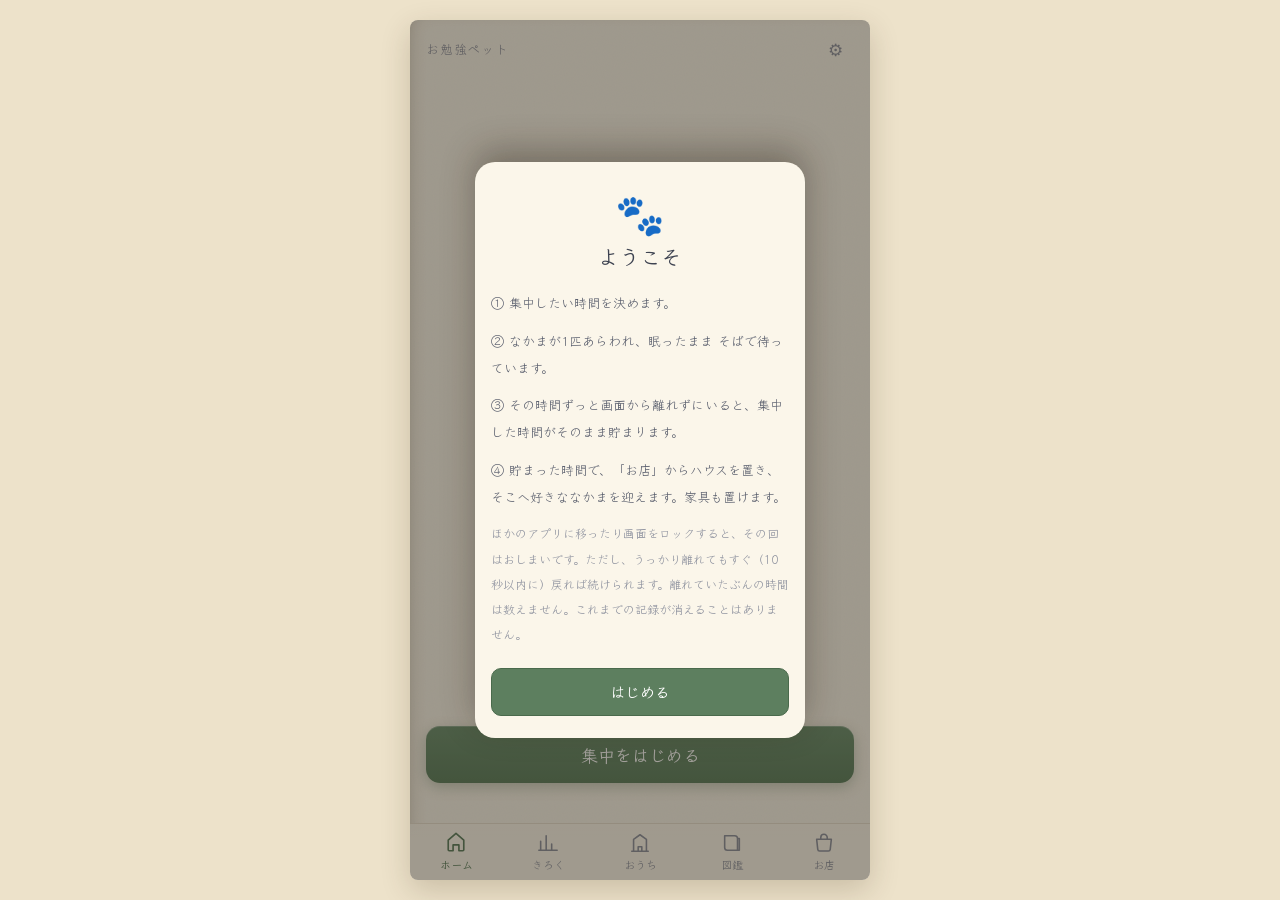
==== commit ed353427: "ハウスを勝手に贈るのをやめ、空きがないと迎えられないようにした これまでは1匹目のなかまを迎えたとき、ハウスを1つ無料で贈っていた。 買った覚えのないものが増えるのは分かりにくいので、やめた。  なか" ====
--- a/index.html
+++ b/index.html
@@ -589,6 +589,16 @@
   .species-head:first-child { margin-top: 0; }
   .species-head::after { display: none; }
   .species-head + .grid-head { margin-top: 10px; }
+  /* お店の案内文。なぜ迎えられないのかを、品ぞろえの前に伝える */
+  .grid-note {
+    grid-column: 1 / -1; margin: 6px 0 0;
+    font-size: var(--t-sm); color: var(--ink-3); line-height: 1.6;
+  }
+  .grid-note.warn {
+    color: #8a5a3c; background: rgba(190, 130, 90, 0.1);
+    border: 1px solid rgba(190, 130, 90, 0.28); border-radius: var(--r-sm);
+    padding: 8px 10px;
+  }
   .grid-head::after {
     content: ''; flex: 1; height: 1px; background: var(--edge);
   }
@@ -938,7 +948,10 @@
     /* 奥へ行くほど小さく見せる。縮める中心は足もと（そこが床に着いている点）。
        上下左右の移動と同じ速さで大きさも変えないと、歩きながら伸び縮みして見える */
     transform-origin: 50% 57px;
-    transition: left var(--walk-ms, 1200ms) linear, top var(--walk-ms, 1200ms) linear,
+    /* 跳ぶときは上下だけ効き方を変える。まっすぐ上がるのではなく、
+       いったん台より高く上がってから、落ちるように乗る */
+    transition: left var(--walk-ms, 1200ms) linear,
+                top var(--walk-ms, 1200ms) var(--top-ease, linear),
                 transform var(--walk-ms, 1200ms) linear, opacity 0.2s linear;
   }
   .room-pet .rp-fig {
@@ -949,6 +962,7 @@
   /* 進む向きに体を向ける。左へ行くときだけ左右反転する */
   .room-pet.flip .rp-fig { transform: scaleX(-1); }
   /* 歩いているあいだは、呼吸よりも速く上下にはずむ */
+  .room-pet.jumping .rp-fig { animation: none; }
   .room-pet.walking .rp-fig { animation: petStep 0.42s ease-in-out infinite; }
   .room-pet.flip.walking .rp-fig { animation: petStepFlip 0.42s ease-in-out infinite; }
   .room-pet:active .rp-fig { animation: none; transform: scale(0.94); }
@@ -1298,7 +1312,7 @@
           <button type="button" data-goal="120">120分</button>
         </div>
         <div class="label">あそびかた</div>
-        <p class="sub" style="margin-bottom:var(--s4)">時間を決めて集中をはじめると、なかまが1匹あらわれて そばで待っています。その時間ずっとこの画面から離れずにいると、集中した分だけ時間が貯まります。貯まった時間で「お店」から好きななかまを迎え、ハウスや家具を置いて おうちをつくっていきます。</p>
+        <p class="sub" style="margin-bottom:var(--s4)">時間を決めて集中をはじめると、なかまが1匹あらわれて そばで待っています。その時間ずっとこの画面から離れずにいると、集中した分だけ時間が貯まります。貯まった時間で「お店」からハウスを置き、そこへ好きななかまを迎えます。なかまはハウスに空きがないと迎えられません。家具も置いて、おうちをつくっていきます。</p>
         <div class="label">ひかえ（バックアップ）</div>
         <p class="sub" id="backupStatus" style="margin-bottom:var(--s2)"></p>
         <div style="display:flex;flex-direction:column;gap:var(--s2)">
@@ -1412,7 +1426,7 @@
           <p style="margin:0 0 10px">① 集中したい時間を決めます。</p>
           <p style="margin:0 0 10px">② なかまが1匹あらわれ、眠ったまま そばで待っています。</p>
           <p style="margin:0 0 10px">③ その時間ずっと画面から離れずにいると、集中した時間がそのまま貯まります。</p>
-          <p style="margin:0 0 10px">④ 貯まった時間で、「お店」から好きななかまを迎えます。ハウスや家具も置けます。</p>
+          <p style="margin:0 0 10px">④ 貯まった時間で、「お店」からハウスを置き、そこへ好きななかまを迎えます。家具も置けます。</p>
           <p style="margin:0;color:var(--ink-3);font-size:var(--t-sm)">ほかのアプリに移ったり画面をロックすると、その回はおしまいです。ただし、うっかり離れてもすぐ（10秒以内に）戻れば続けられます。離れていたぶんの時間は数えません。これまでの記録が消えることはありません。</p>
         </div>
         <div class="sheet-btns">
@@ -1996,15 +2010,25 @@
   }
   // 「なかまを増やす」と「時間を引く」は別々の保存になるため、片方だけ成功する事故がありうる。
   // 先に増やして、引くのに失敗したら増やしたぶんを取り消す（残高が減らないまま品物だけ増えるのを防ぐ）
+  // その種類のハウスに、あと何匹入れるか。
+  // 迎えたのに住むところが無い、という状態を作らないために使う
+  function freeHouseSlots(species) {
+    var houses = readHouses();
+    var mine = houses.filter(function (h) { return h.species === species; });
+    if (!mine.length) return 0;
+    var occ = assignPetsToHouses(readGarden(), houses).occupants;
+    var free = 0;
+    mine.forEach(function (h) { free += Math.max(0, h.cap - (occ[h.id] || []).length); });
+    return free;
+  }
   function buyPet(type, key) {
     var price = petPrice(type, key);
     if (readMileage() < price) return false;
+    if (freeHouseSlots(type) <= 0) return false;   // 住むところが無いうちは迎えられない
     var before = readGarden();
     var rec = addToGarden(0, { type: type, key: key }, 'shop', price);
     if (!rec) return null;
     if (!spendMileage(price)) { writeGarden(before); return null; }
-    // 1匹目を迎えたときだけ、その子に合ったハウスを1つ贈る
-    if (!before.length) grantFirstHouse(rec);
     return rec;
   }
 
@@ -2201,17 +2225,6 @@
     });
     writeHouses(arr);
   }
-  // はじめて なかまを迎えたときに、その子に合ったハウスを1つだけ贈る。
-  // まだ1匹もいないうちに配ると、当たらなかった種類のハウスがずっと空のままに
-  // なってしまうので、1匹目が決まってから渡す
-  function grantFirstHouse(pet) {
-    if (lsGet('pf:gift', '')) return false;   // 贈るのは1回きり
-    if (readHouses().length) { lsSet('pf:gift', '1'); return false; }
-    var arr = [newHouse(pet.type, 'living', 2, 1)];
-    if (!writeHouses(arr)) return false;
-    lsSet('pf:gift', '1');
-    return true;
-  }
   function moveHouse(id, room, col, row) {
     if (!isRoomKey(room) || !isCellNum(col, GRID_COLS) || !isCellNum(row, GRID_ROWS)) return false;
     if (cellTaken(room, col, row, id)) return false;
@@ -2277,9 +2290,10 @@
     // 休める場所は2つ。てっぺんの見晴らし台と、真ん中の丸い穴のなか。
     // 穴のほうは、なかへ入って顔だけをのぞかせる（face に穴の位置と大きさを割合で書く）
     tower:     { name: 'キャットタワー',   price: 30, use: 'climb',   w: 52,  h: 150,
-                 perch: [{ fy: 0.147 },
-                          // from は、穴へ入る前に立つ高さ（箱の下の踏み台）
-                          { face: { fx: 0.5, fy: 0.4333, fr: 0.2115, from: 0.587 } }],
+                 // steps は、下から順に足をつく段の高さ。
+                 // てっぺんへは中段の踏み台を踏んで2回、穴へは中段まで1回で跳ぶ
+                 perch: [{ fy: 0.147, steps: [0.587, 0.147] },
+                          { face: { fx: 0.5, fy: 0.4333, fr: 0.2115 }, steps: [0.587] }],
                  group: 'なかまの道具' },
     cushion:   { name: 'クッション',       price: 15, use: 'sleep',   w: 46,  h: 22, group: 'なかまの道具' },
     scratch:   { name: 'つめとぎ',         price: 15, use: 'scratch', w: 24,  h: 56, group: 'なかまの道具' },
@@ -2813,13 +2827,6 @@
     var f = (y - sp.wallH) / Math.max(1, sp.bottom - sp.wallH);
     return Math.pow(Math.min(1, Math.max(0, f)), 1 / DEPTH_POW);
   }
-  // 床からはみ出さないところへ引きもどす
-  function clampToFloor(sp, x, y, pad) {
-    var m = pad || 0;
-    var yy = Math.min(sp.bottom - m, Math.max(sp.wallH + 6, y));
-    var e = floorEdges(sp, tFromY(sp, yy));
-    return { x: Math.min(e.r - m, Math.max(e.l + m, x)), y: yy };
-  }
   var currentRoom = (function () {
     var r = lsGet('pf:currentRoom', 'living');
     return isRoomKey(r) ? r : 'living';
@@ -3341,11 +3348,23 @@
       var spots = f.perch || [{ fy: 0.06 }];
       var spot = spots[Math.floor(Math.random() * spots.length)];
       var perchY = f.y + f.h * spot.fy - PET_FOOT;
-      // 穴のなかで休む子は、まず穴の高さまで登り、そこから なかへ入る
-      var toY = spot.face ? (f.y + f.h * spot.face.from - PET_FOOT) : perchY;
+      // 段は下から順に。てっぺんへは中段を踏んで2回、穴へは中段まで1回で跳ぶ
+      var steps = spot.steps || [spot.fy];
+      var stepY = steps.map(function (fy) { return f.y + f.h * fy - PET_FOOT; });
+      var toY = stepY[stepY.length - 1];
       moveTo(el, gen, tx, baseY, function () {
         if (!alive(el, gen) || !petLifeShouldRun()) { giveUp(); return; }
-        moveTo(el, gen, tx, toY, function () {
+        hopUp(0);
+      });
+      function hopUp(i) {
+        if (!alive(el, gen) || !petLifeShouldRun()) { giveUp(); return; }
+        if (i >= stepY.length) { arrived(); return; }
+        jumpTo(el, gen, tx, stepY[i], true, function () {
+          // 段の上でひと呼吸おいてから、次の段へ跳ぶ
+          later(function () { hopUp(i + 1); }, i + 1 < stepY.length ? 260 + Math.random() * 320 : 0);
+        }, perch);
+      }
+      function arrived() {
           if (!alive(el, gen) || !petLifeShouldRun()) { giveUp(); return; }
           if (!spot.face) { restHere(); return; }
           // 穴へもぐりこむ。いちど姿を消してから、顔だけを穴にのぞかせる
@@ -3357,8 +3376,7 @@
             el.style.opacity = '';
             restHere();
           }, 240);
-        }, CLIMB_SPEED, perch);
-      });
+      }
       function restHere() {
         sleepThen(function () {
           if (!alive(el, gen)) {
@@ -3382,11 +3400,13 @@
         });
       }
       function climbDown() {
-        // 降りるときも、飛びおりずに足もとまで戻ってから歩き出す
-        moveTo(el, gen, tx, baseY, function () {
+        // 降りるのはひと跳び。猫は段を伝わずに飛びおりる
+        jumpTo(el, gen, tx, baseY, false, function () {
+          el.style.transform = 'scale(' + floorScale(lifeBounds, tFromY(lifeBounds, baseY + PET_FOOT)).toFixed(3) + ')';
+          el.style.zIndex = String(Math.round(baseY + PET_FOOT));
           release();
           later(function () { petAct(el, gen); }, 600 + Math.random() * 1200);
-        }, CLIMB_SPEED, perch);
+        }, perch);
       }
       return;
     }
@@ -3414,13 +3434,40 @@
   // 行き先を床のなかへ引きもどし、その奥ゆきでの大きさを返す。
   // 位置は絵の左上で持っているので、いちど足もとに直してから判断する
   function settleTarget(tx, ty, sp) {
-    // 家具の上に乗るぶんは、床のいちばん奥より上に出てよい
-    var footY = Math.min(sp.bottom, Math.max(sp.wallH - 70, ty + PET_FOOT));
+    // 足もとは必ず床の上。ここを緩めると、なかまが床の線より上（奥の壁）を歩いてしまう。
+    // 家具の上に乗るときは、この関数を通さずに置き場所をそのまま使っている
+    var footY = Math.min(sp.bottom, Math.max(sp.wallH + 4, ty + PET_FOOT));
     var t = tFromY(sp, footY);
     var e = floorEdges(sp, t);
     var footX = Math.min(e.r - 8, Math.max(e.l + 8, tx + PET_FOOT / 2));
     return { x: footX - PET_FOOT / 2, y: footY - PET_FOOT, scale: floorScale(sp, t) };
   }
+  // 台の上へ跳びのる（up=true）／跳びおりる（up=false）。
+  // 猫はよちよち登らず、ひと跳びで段を上がる
+  var JUMP_UP_EASE = 'cubic-bezier(0.3, 1.5, 0.55, 1)';    // 台より高く上がってから乗る
+  var JUMP_DOWN_EASE = 'cubic-bezier(0.45, 0, 0.75, 1)';   // 落ちるように降りる
+  function jumpTo(el, gen, tx, ty, up, done, perch) {
+    var y0 = parseFloat(el.style.top) || 0;
+    var dist = Math.abs(ty - y0);
+    var ms = Math.round(Math.min(520, 300 + dist * 1.1));
+    el.style.setProperty('--walk-ms', ms + 'ms');
+    el.style.setProperty('--top-ease', up ? JUMP_UP_EASE : JUMP_DOWN_EASE);
+    el.classList.remove('walking');
+    el.classList.add('jumping');
+    el.style.left = tx + 'px';
+    el.style.top = ty + 'px';
+    if (perch) {
+      el.style.transform = 'scale(' + perch.scale.toFixed(3) + ')';
+      el.style.zIndex = String(perch.z);
+    }
+    later(function () {
+      el.classList.remove('jumping');
+      el.style.setProperty('--top-ease', 'linear');
+      if (!alive(el, gen)) return;
+      done();
+    }, ms + 60);
+  }
+
   // 指定の場所まで歩いて、着いたら done を呼ぶ
   // perch を渡すと、大きさと重なり順をそこから取る（家具の上に乗るとき）
   function moveTo(el, gen, tx, ty, done, speed, perch) {
@@ -3526,8 +3573,10 @@
       var buyBtn = document.createElement('button');
       buyBtn.type = 'button';
       buyBtn.className = 'gc-buy';
-      buyBtn.textContent = fmtHours(price) + 'で迎える';
-      buyBtn.disabled = mileage < price;
+      // 住むところが無いうちは迎えられない。値段より先に、その理由を出す
+      var noRoom = freeHouseSlots(type) <= 0;
+      buyBtn.textContent = noRoom ? 'ハウスに空きなし' : fmtHours(price) + 'で迎える';
+      buyBtn.disabled = noRoom || mileage < price;
       buyBtn.addEventListener('click', function () {
         var got = buyPet(type, v.key);
         if (!got) { toast('迎えられませんでした'); return; }
@@ -3573,6 +3622,18 @@
       });
       sHead.innerHTML = (SPECIES_NAME[type] || '') + ' <b>' + sHave + '/' + sAll + '毛色</b>';
       grid.appendChild(sHead);
+      // お店では、住むところが無いと迎えられない。なぜ押せないのかを先に伝える
+      if (canBuy) {
+        var slots = freeHouseSlots(type);
+        var note = document.createElement('div');
+        note.className = 'grid-note';
+        note.textContent = slots > 0
+          ? (SPECIES_NAME[type] || '') + 'ハウスの空き ' + slots + '匹ぶん'
+          : 'ハウスに空きがありません。先に「' + ((HOUSE_TYPES[type] || {}).name || 'ハウス') +
+            '」を置くか、いま置いてあるハウスを広げてください。';
+        if (slots <= 0) note.classList.add('warn');
+        grid.appendChild(note);
+      }
       // 「品種」と「雑種の毛色」はくくり方が違うので、境目に見出しを入れる
       var groups = [
         { label: '品種', items: breeds.filter(function (b) { return b.pedigree; }) },
@@ -3656,9 +3717,8 @@
     var grid = $('shopGrid');
     grid.innerHTML = '';
 
-    // なかま（品種ごと。毛色が何色もある品種はたたいて選ぶ）
-    renderShopPets(grid);
-
+    // ハウスを先に出す。なかまはハウスに空きがないと迎えられないので、
+    // 先に猫を並べると、はじめての人が押せないカードを何枚もめくることになる
     var fh = document.createElement('div');
     fh.className = 'grid-head species-head';
     fh.textContent = 'ハウス';
@@ -3682,6 +3742,9 @@
       card.appendChild(buyBtn);
       grid.appendChild(card);
     });
+
+    // なかま（品種ごと。毛色が何色もある品種はたたいて選ぶ）
+    renderShopPets(grid);
 
     // 家具。「なかまの道具」は なかまが自分で使いに行くもの、
     // 「へやの家具」は部屋の飾り（ソファのように なかまも使うものもある）
@@ -4799,7 +4862,8 @@
   $('resetBtn').addEventListener('click', function () {
     if (session && session.active) return;
     if (!confirm('なかま・集中の記録・貯まった時間・ハウスをぜんぶ消します。よろしいですか？')) return;
-    // pf:gift も戻す。消したあとは1匹目からやり直しになるので、贈り物も同じようにやり直す
+    // pf:gift は、1匹目にハウスを贈っていたころの印。いまは使っていないが、
+    // 古い保存に残っているので、全消しのときはこれも片づける
     var ok = ['pf:garden', 'pf:garden:bak', 'pf:sessions', 'pf:sessmig', 'pf:mileage',
       'pf:houses', 'pf:houses:bak', 'pf:furniture', 'pf:gift', 'pf:backupAt']
       .every(function (k) { return lsRemove(k); });
